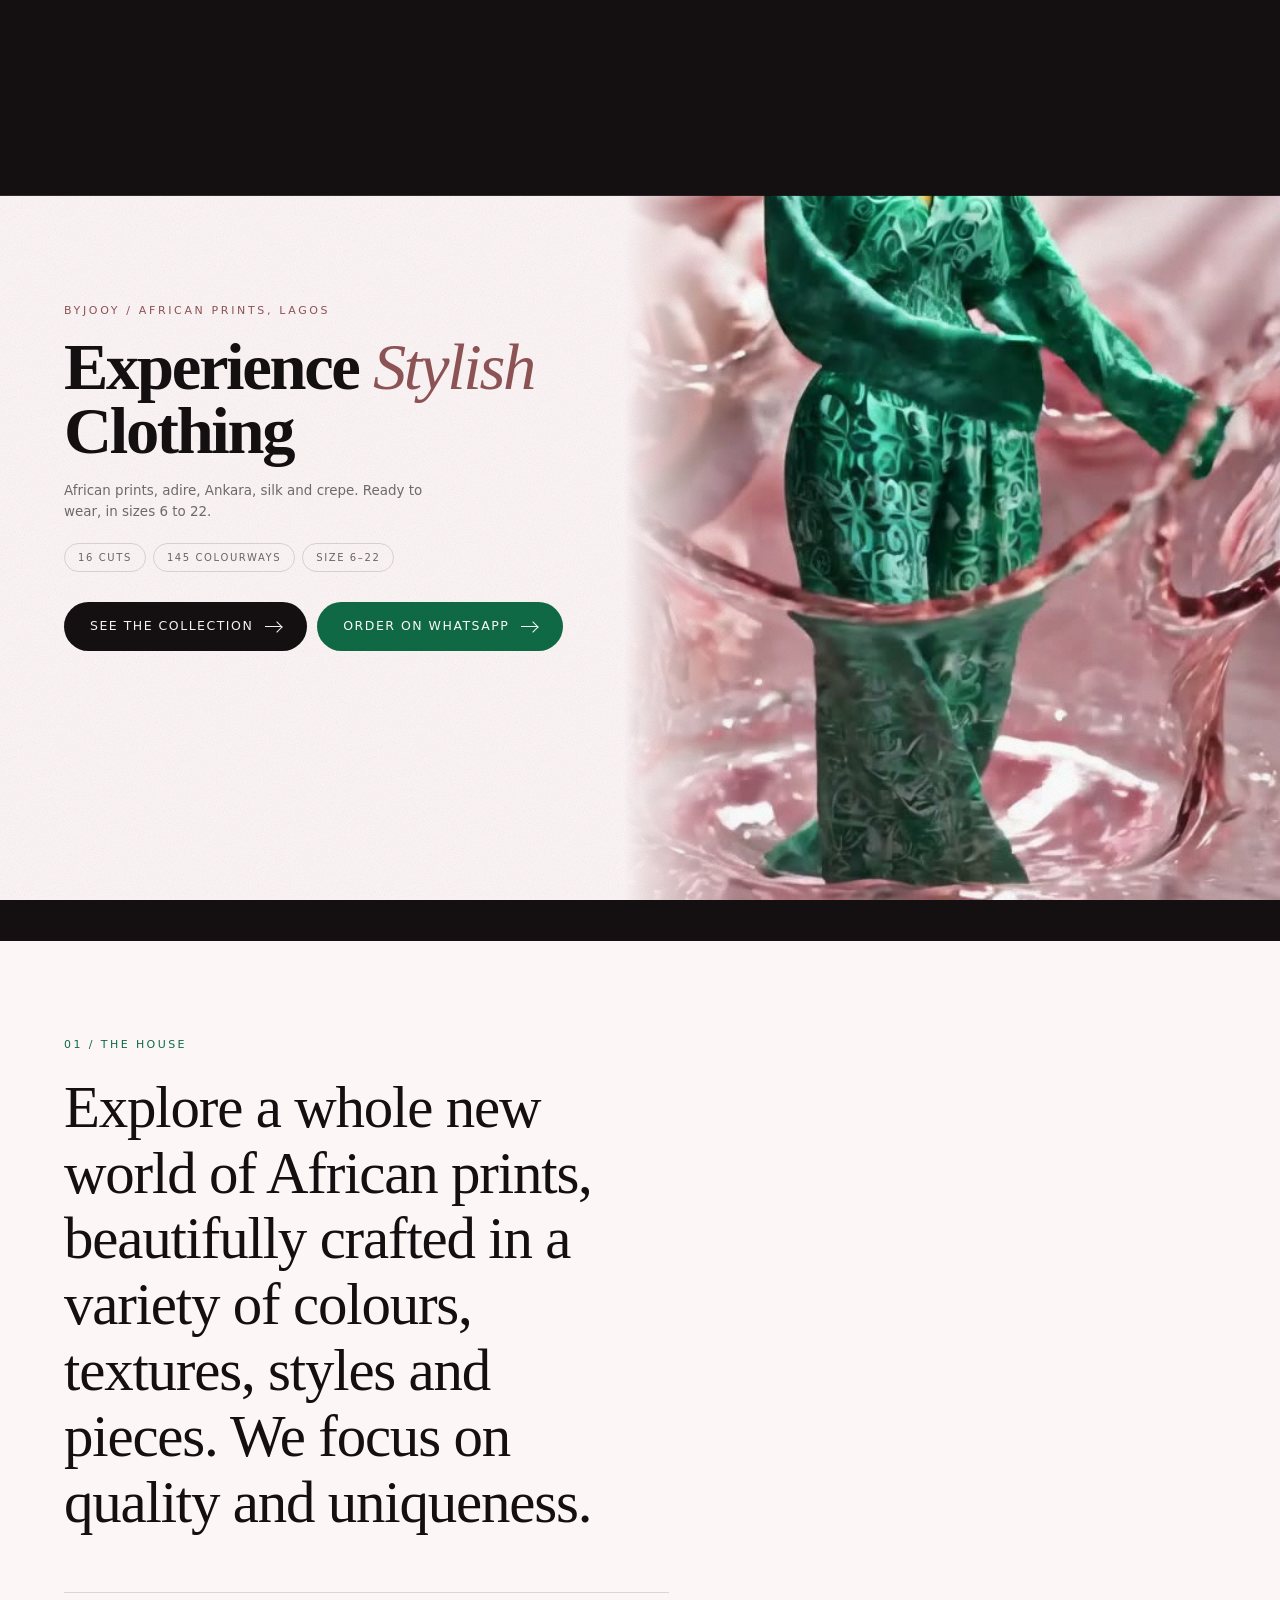
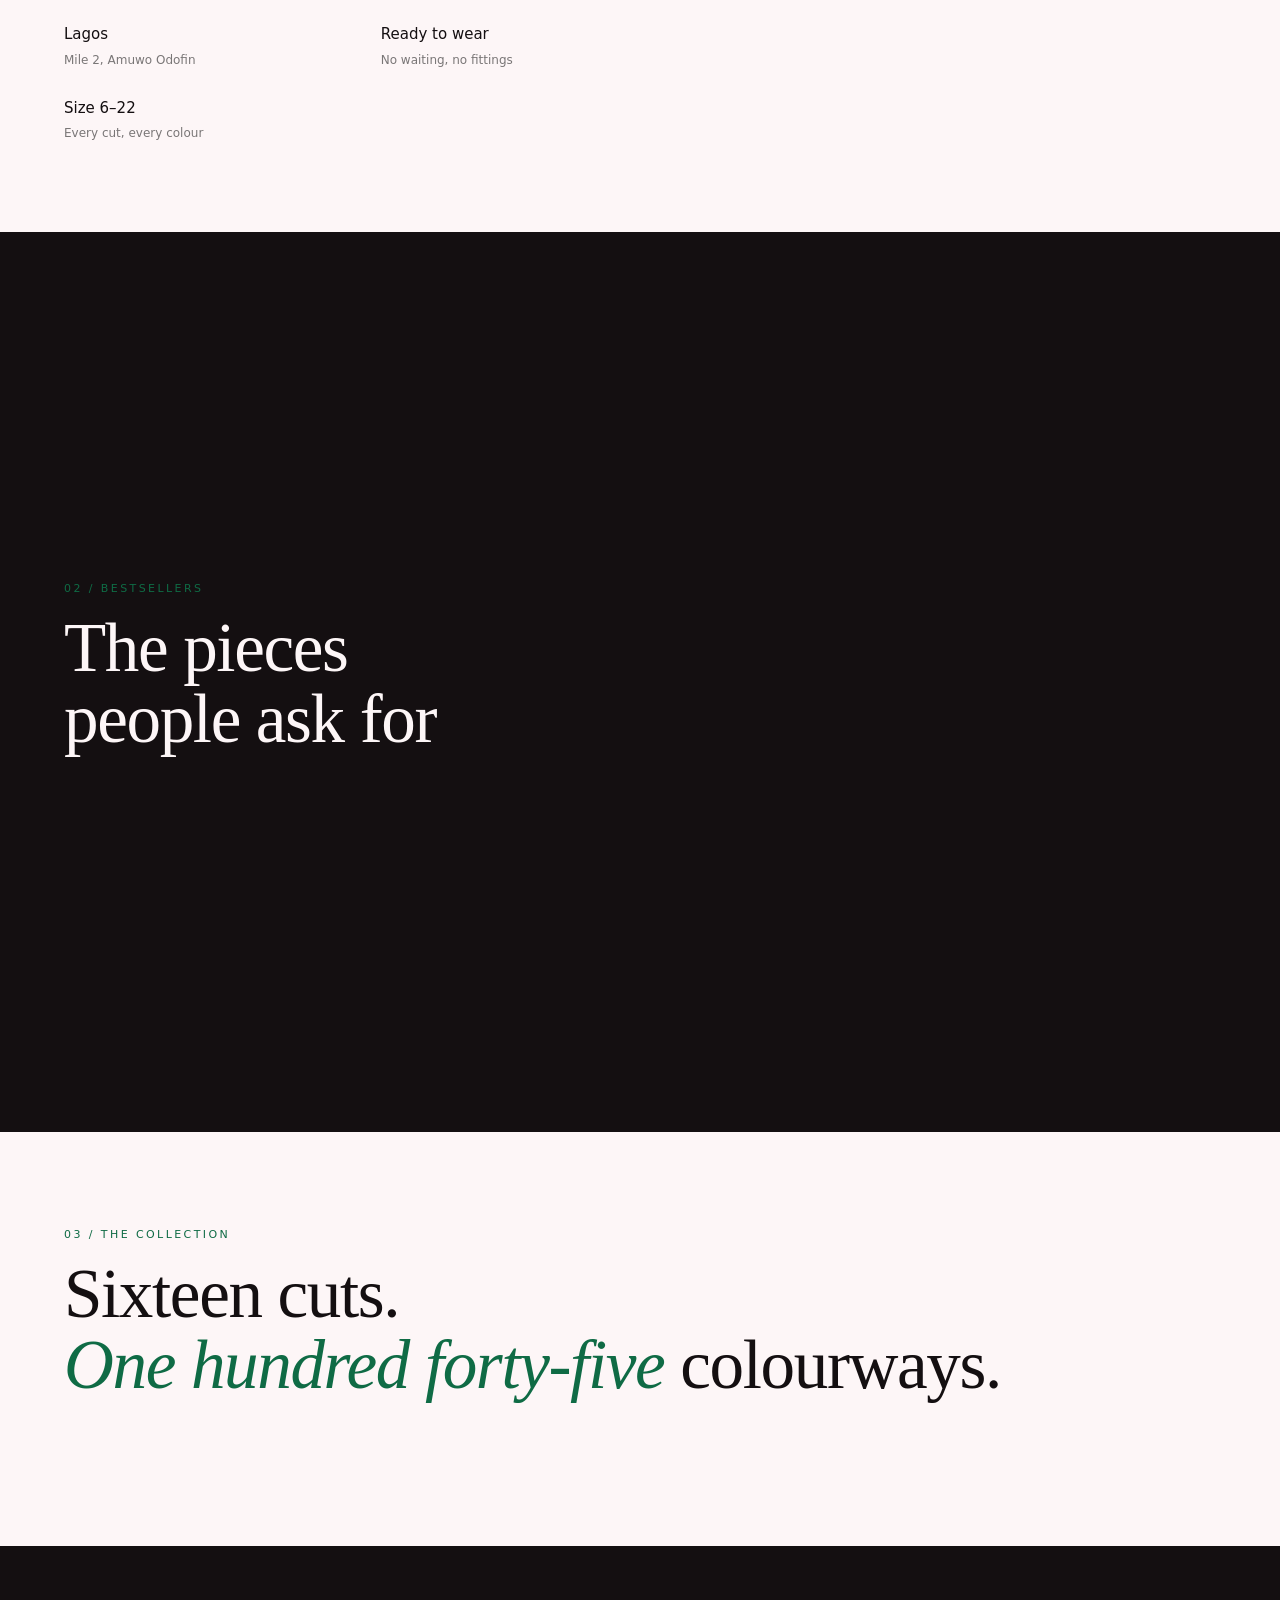
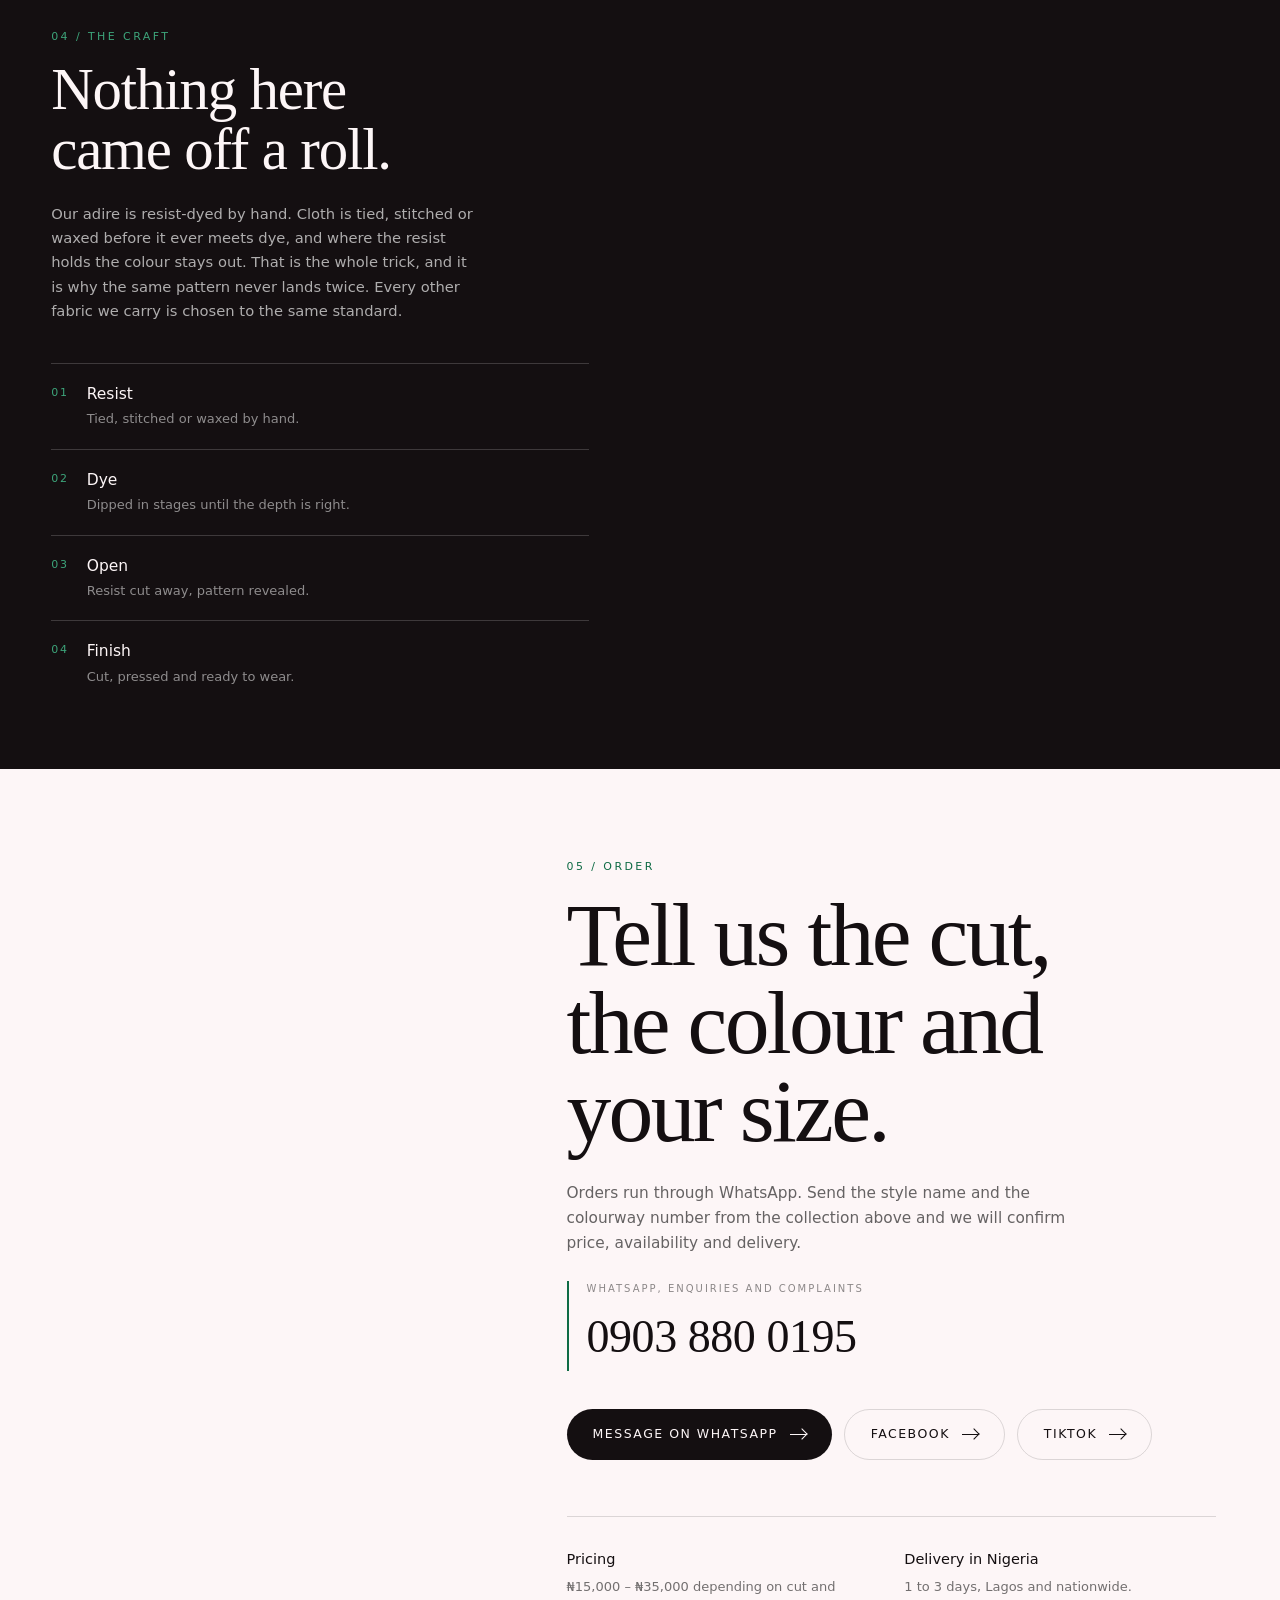
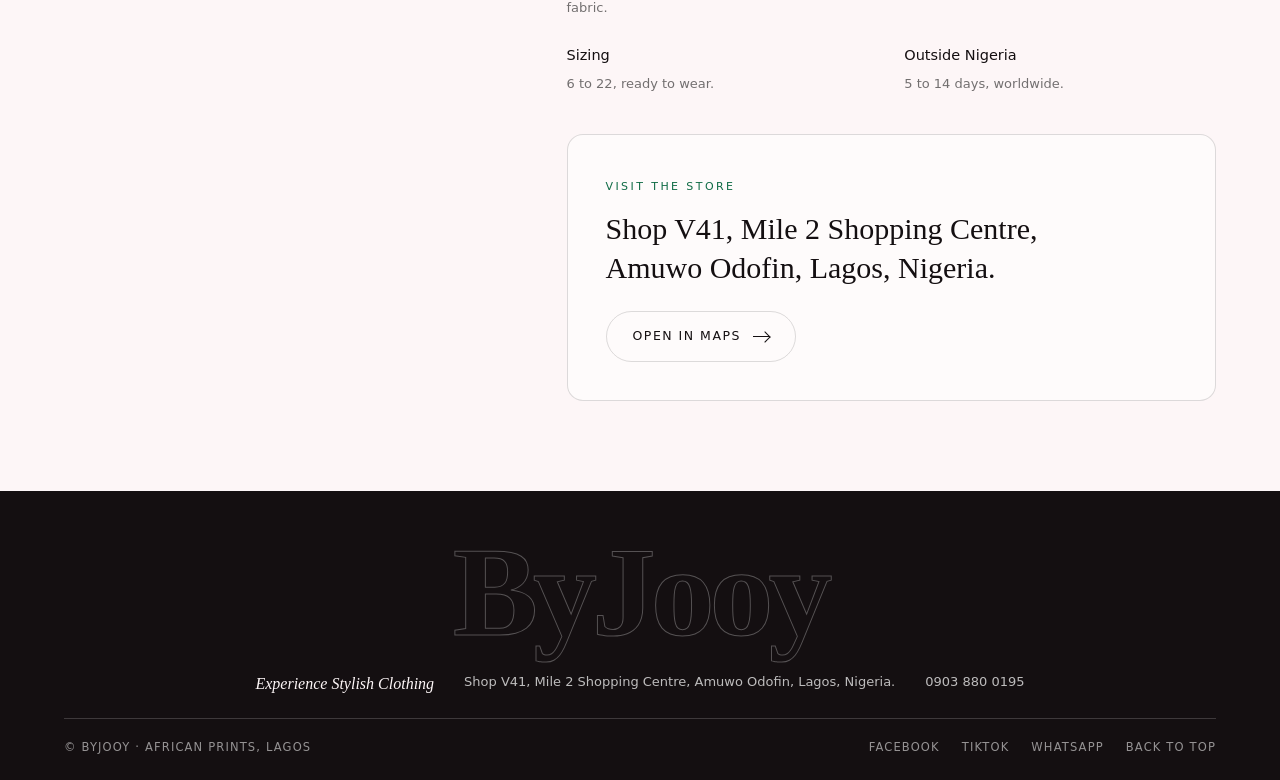
==== index.html @ 54be19a5 "content: owner corrections, plus favicon, 404 and a lighter hero film From the owner:    She sells s" ====
<!doctype html>
<html lang="en">
<head>
<meta charset="utf-8">
<meta name="viewport" content="width=device-width, initial-scale=1, viewport-fit=cover">
<title>ByJooy · African Prints, Lagos</title>
<meta name="description" content="ByJooy, Experience Stylish Clothing. African prints, adire, Ankara, silk and crepe at Mile 2 Shopping Centre, Amuwo Odofin, Lagos. Two-piece sets, boubous, gowns and jumpsuits, ready to wear in sizes 6 to 22.">
<meta name="theme-color" content="#0A0A0B">

<meta property="og:title" content="ByJooy · African Prints, Lagos">
<meta property="og:description" content="African prints, beautifully crafted. Ready to wear, sizes 6 to 22.">
<meta property="og:type" content="website">
<meta property="og:image" content="assets/img/adire-asoke-2-piece-set/adire-asoke-2-piece-set-1.jpg">

<link rel="icon" href="favicon.svg" type="image/svg+xml">
<link rel="icon" href="favicon-32.png" sizes="32x32">
<link rel="apple-touch-icon" href="apple-touch-icon.png">
<link rel="preload" as="image" href="assets/video/hero-poster.jpg" fetchpriority="high">
<link rel="stylesheet" href="assets/fonts/fonts.css">
<link rel="stylesheet" href="assets/css/style.css">

<script type="application/ld+json">
{
  "@context": "https://schema.org",
  "@type": "ClothingStore",
  "name": "ByJooy",
  "slogan": "Experience Stylish Clothing",
  "description": "African prints in Lagos. Adire, Ankara, silk and crepe. Two-piece sets, boubous, gowns and jumpsuits, ready to wear in sizes 6 to 22.",
  "address": {
    "@type": "PostalAddress",
    "streetAddress": "Shop V41, Mile 2 Shopping Centre",
    "addressLocality": "Amuwo Odofin",
    "addressRegion": "Lagos",
    "addressCountry": "NG"
  },
  "telephone": "+2349038800195",
  "priceRange": "₦15,000 - ₦35,000",
  "sameAs": ["https://www.facebook.com/61595328153182/", "https://www.tiktok.com/@by.jooy"]
}
</script>
</head>
<body>

<!-- ============ LOADER ============ -->
<div class="loader" id="loader">
  <div class="loader__inner">
    <div class="loader__mark">
      <span>B</span><span>y</span><span>J</span><span>o</span><span>o</span><span>y</span>
    </div>
    <div class="loader__meta">
      <span class="loader__label">Experience Stylish Clothing</span>
      <span class="loader__count" id="loaderCount">0</span>
    </div>
    <div class="loader__bar"><i id="loaderBar"></i></div>
  </div>
</div>

<div class="grain" aria-hidden="true"></div>
<div class="cursor" id="cursor" aria-hidden="true"><span></span></div>

<!-- ============ NAV ============ -->
<header class="nav" id="nav">
  <a class="nav__brand" href="#top" data-magnet>ByJooy</a>
  <nav class="nav__links">
    <a href="#collection" data-magnet>Collection</a>
    <a href="#craft" data-magnet>Craft</a>
    <a href="#order" data-magnet>Order</a>
  </nav>
  <a class="nav__cta" href="#order" data-magnet>
    <span>Enquire</span>
    <i></i>
  </a>
</header>

<main id="top">

  <!-- ============ HERO ============ -->
  <section class="hero" id="hero">
      <div class="hero__copy">
        <span class="hero__eyebrow">ByJooy / African Prints, Lagos</span>
        <h1>Experience <em>Stylish</em> Clothing</h1>
        <p class="hero__sub">African prints, adire, Ankara, silk and crepe. Ready to wear, in sizes 6 to 22.</p>
        <div class="hero__chips">
          <span>16 cuts</span><span>145 colourways</span><span>Size 6&ndash;22</span>
        </div>
        <div class="hero__cta">
          <a class="btn btn--solid" href="#collection" data-magnet>
            <span>See the collection</span><i></i>
          </a>
          <a class="btn btn--wa" href="https://wa.me/2349038800195?text=Hello%20ByJooy%2C%20I%20saw%20your%20website%20and%20I%20would%20like%20to%20make%20an%20enquiry." target="_blank" rel="noopener" data-magnet>
            <span>Order on WhatsApp</span><i></i>
          </a>
        </div>
      </div>

      <div class="hero__film">
        <video id="heroVideo" autoplay muted loop playsinline preload="auto"
               poster="assets/video/hero-poster.jpg"
               aria-label="ByJooy pieces emerging from roses and water">
          <source src="assets/video/hero.mp4" type="video/mp4">
        </video>
      </div>
    </section>

  <!-- ============ MARQUEE ============ -->
  <section class="marquee" aria-hidden="true">
    <div class="marquee__track" id="marqueeTrack"></div>
  </section>

  <!-- ============ STATEMENT ============ -->
  <section class="statement" id="statement">
    <div class="statement__text">
      <span class="eyebrow">01 / The House</span>
      <p class="statement__copy" id="statementCopy">Explore a whole new world of African prints, beautifully crafted in a variety of colours, textures, styles and pieces. We focus on quality and uniqueness.</p>
      <div class="statement__meta">
        <div><strong>Lagos</strong><span>Mile 2, Amuwo Odofin</span></div>
        <div><strong>Ready to wear</strong><span>No waiting, no fittings</span></div>
        <div><strong>Size 6&ndash;22</strong><span>Every cut, every colour</span></div>
      </div>
    </div>
    <div class="statement__art" id="statementArt"></div>
  </section>

  <!-- ============ FEATURED : horizontal pin ============ -->
  <section class="featured" id="featured">
    <div class="featured__pin">
      <div class="featured__head">
        <span class="eyebrow">02 / Bestsellers</span>
        <h2>The pieces<br>people ask for</h2>
      </div>
      <div class="featured__track" id="featuredTrack"></div>
    </div>
  </section>

  <!-- ============ COLLECTION GRID ============ -->
  <section class="collection" id="collection">
    <div class="collection__head">
      <span class="eyebrow">03 / The Collection</span>
      <h2>Sixteen cuts.<br><em>One&nbsp;hundred&nbsp;forty-five</em> colourways.</h2>
      <div class="collection__filters" id="filters"></div>
    </div>
    <div class="collection__grid" id="grid"></div>
  </section>

  <!-- ============ CRAFT ============ -->
  <section class="craft" id="craft">
    <div class="craft__sticky">
      <span class="eyebrow light">04 / The Craft</span>
      <h2>Nothing here<br>came off a roll.</h2>
      <p>Our adire is resist-dyed by hand. Cloth is tied, stitched or waxed before it ever meets dye, and where the resist holds the colour stays out. That is the whole trick, and it is why the same pattern never lands twice. Every other fabric we carry is chosen to the same standard.</p>
      <ul class="craft__steps">
        <li><span>01</span><div><strong>Resist</strong><p>Tied, stitched or waxed by hand.</p></div></li>
        <li><span>02</span><div><strong>Dye</strong><p>Dipped in stages until the depth is right.</p></div></li>
        <li><span>03</span><div><strong>Open</strong><p>Resist cut away, pattern revealed.</p></div></li>
        <li><span>04</span><div><strong>Finish</strong><p>Cut, pressed and ready to wear.</p></div></li>
      </ul>
    </div>
    <div class="craft__media" id="craftMedia"></div>
  </section>

  <!-- ============ ORDER ============ -->
  <section class="order" id="order">
    <div class="order__art" id="orderArt"></div>
    <div class="order__inner">
      <span class="eyebrow">05 / Order</span>
      <h2>Tell us the cut,<br>the colour and<br>your size.</h2>
      <p class="order__lead">Orders run through WhatsApp. Send the style name and the colourway number from the collection above and we will confirm price, availability and delivery.</p>

      <a class="order__phone" href="https://wa.me/2349038800195" target="_blank" rel="noopener">
        <span class="order__phoneLabel">WhatsApp, enquiries and complaints</span>
        <strong>0903 880 0195</strong>
      </a>

      <div class="order__actions">
        <a class="btn btn--solid" href="https://wa.me/2349038800195" target="_blank" rel="noopener" data-magnet>
          <span>Message on WhatsApp</span><i></i>
        </a>
        <a class="btn btn--ghost" href="https://www.facebook.com/61595328153182/" target="_blank" rel="noopener" data-magnet>
          <span>Facebook</span><i></i>
        </a>
        <a class="btn btn--ghost" href="https://www.tiktok.com/@by.jooy" target="_blank" rel="noopener" data-magnet>
          <span>TikTok</span><i></i>
        </a>
      </div>

      <div class="order__grid">
        <div><strong>Pricing</strong><p>&#8358;15,000 &ndash; &#8358;35,000 depending on cut and fabric.</p></div>
        <div><strong>Delivery in Nigeria</strong><p>1 to 3 days, Lagos and nationwide.</p></div>
        <div><strong>Sizing</strong><p>6 to 22, ready to wear.</p></div>
        <div><strong>Outside Nigeria</strong><p>5 to 14 days, worldwide.</p></div>
      </div>

      <div class="visit">
        <div class="visit__text">
          <span class="eyebrow">Visit the store</span>
          <p class="visit__addr">Shop V41, Mile 2 Shopping Centre,<br>Amuwo Odofin, Lagos, Nigeria.</p>
        </div>
        <a class="btn btn--ghost" href="https://www.google.com/maps/search/?api=1&amp;query=Mile+2+Shopping+Centre+Amuwo+Odofin+Lagos" target="_blank" rel="noopener" data-magnet>
          <span>Open in Maps</span><i></i>
        </a>
      </div>
    </div>
  </section>

</main>

<footer class="foot">
  <div class="foot__strip" id="footStrip" aria-hidden="true"></div>
  <div class="foot__mark" id="footMark">ByJooy</div>
  <div class="foot__addr">
    <span>Experience Stylish Clothing</span>
    <span>Shop V41, Mile 2 Shopping Centre, Amuwo Odofin, Lagos, Nigeria.</span>
    <span><a href="https://wa.me/2349038800195" target="_blank" rel="noopener">0903 880 0195</a></span>
  </div>
  <div class="foot__row">
    <span>&copy; <span id="yr"></span> ByJooy · African Prints, Lagos</span>
    <span class="foot__links">
      <a href="https://www.facebook.com/61595328153182/" target="_blank" rel="noopener">Facebook</a>
      <a href="https://www.tiktok.com/@by.jooy" target="_blank" rel="noopener">TikTok</a>
      <a href="https://wa.me/2349038800195" target="_blank" rel="noopener">WhatsApp</a>
      <a href="#top">Back to top</a>
    </span>
  </div>
</footer>

<!-- ============ LIGHTBOX ============ -->
<div class="lb" id="lb" role="dialog" aria-modal="true" aria-hidden="true">
  <button class="lb__close" id="lbClose" aria-label="Close">&times;</button>
  <div class="lb__head">
    <div>
      <span class="lb__tag" id="lbTag"></span>
      <h3 id="lbName"></h3>
      <p id="lbNote"></p>
    </div>
    <div class="lb__facts">
      <div><strong id="lbPrice"></strong><span>Price</span></div>
      <div><strong id="lbSizes"></strong><span>Sizes</span></div>
      <div><strong id="lbCount"></strong><span>Colourways</span></div>
    </div>
  </div>
  <div class="lb__grid" id="lbGrid"></div>
  <a class="lb__order" id="lbOrder" href="https://wa.me/2349038800195" target="_blank" rel="noopener">
    <span>Order this style on WhatsApp</span><i></i>
  </a>
</div>

<script src="assets/vendor/gsap.min.js"></script>
<script src="assets/vendor/ScrollTrigger.min.js"></script>
<script src="assets/vendor/lenis.min.js"></script>
<script src="assets/js/config.js"></script>
<script src="assets/js/products.js"></script>
<script src="assets/js/main.js"></script>
</body>
</html>
---- assets/fonts/fonts.css ----
/* math */
@font-face {
  font-family: 'Bodoni Moda';
  font-style: italic;
  font-weight: 400 900;
  font-display: swap;
  src: url(bodonimoda-aFTS7PxzY382XsXX63LUYJSPeNbcW2BO.woff2) format('woff2');
  unicode-range: U+0302-0303, U+0305, U+0307-0308, U+0310, U+0312, U+0315, U+031A, U+0326-0327, U+032C, U+032F-0330, U+0332-0333, U+0338, U+033A, U+0346, U+034D, U+0391-03A1, U+03A3-03A9, U+03B1-03C9, U+03D1, U+03D5-03D6, U+03F0-03F1, U+03F4-03F5, U+2016-2017, U+2034-2038, U+203C, U+2040, U+2043, U+2047, U+2050, U+2057, U+205F, U+2070-2071, U+2074-209F, U+20D0-20DC, U+20E1, U+20E5-20EF, U+2100-2112, U+2114-2115, U+2117-2121, U+2123-214F, U+2190, U+2192, U+2194-21AE, U+21B0-21E5, U+21F1-21F2, U+21F4-2211, U+2213-2214, U+2216-22FF, U+2308-230B, U+2310, U+2319, U+231C-2321, U+2336-237A, U+237C, U+2395, U+239B-23B7, U+23D0, U+23DC-23E1, U+2474-2475, U+25AF, U+25B3, U+25B7, U+25BD, U+25C1, U+25CA, U+25CC, U+25FB, U+266D-266F, U+27C0-27FF, U+2900-2AFF, U+2B0E-2B11, U+2B30-2B4C, U+2BFE, U+3030, U+FF5B, U+FF5D, U+1D400-1D7FF, U+1EE00-1EEFF;
}
/* symbols */
@font-face {
  font-family: 'Bodoni Moda';
  font-style: italic;
  font-weight: 400 900;
  font-display: swap;
  src: url(bodonimoda-aFTS7PxzY382XsXX63LUYJSPeMTcW2BO.woff2) format('woff2');
  unicode-range: U+0001-000C, U+000E-001F, U+007F-009F, U+20DD-20E0, U+20E2-20E4, U+2150-218F, U+2190, U+2192, U+2194-2199, U+21AF, U+21E6-21F0, U+21F3, U+2218-2219, U+2299, U+22C4-22C6, U+2300-243F, U+2440-244A, U+2460-24FF, U+25A0-27BF, U+2800-28FF, U+2921-2922, U+2981, U+29BF, U+29EB, U+2B00-2BFF, U+4DC0-4DFF, U+FFF9-FFFB, U+10140-1018E, U+10190-1019C, U+101A0, U+101D0-101FD, U+102E0-102FB, U+10E60-10E7E, U+1D2C0-1D2D3, U+1D2E0-1D37F, U+1F000-1F0FF, U+1F100-1F1AE, U+1F1E6-1F1FF, U+1F30D-1F30F, U+1F315, U+1F31C, U+1F31E, U+1F320-1F32C, U+1F336, U+1F378, U+1F37D, U+1F382, U+1F393-1F39F, U+1F3A7-1F3A8, U+1F3AC-1F3AF, U+1F3C2, U+1F3C4-1F3C6, U+1F3CA-1F3CE, U+1F3D4-1F3E0, U+1F3ED, U+1F3F1-1F3F3, U+1F3F5-1F3F7, U+1F408, U+1F415, U+1F41F, U+1F426, U+1F43F, U+1F441-1F442, U+1F444, U+1F446-1F449, U+1F44C-1F44E, U+1F453, U+1F46A, U+1F47D, U+1F4A3, U+1F4B0, U+1F4B3, U+1F4B9, U+1F4BB, U+1F4BF, U+1F4C8-1F4CB, U+1F4D6, U+1F4DA, U+1F4DF, U+1F4E3-1F4E6, U+1F4EA-1F4ED, U+1F4F7, U+1F4F9-1F4FB, U+1F4FD-1F4FE, U+1F503, U+1F507-1F50B, U+1F50D, U+1F512-1F513, U+1F53E-1F54A, U+1F54F-1F5FA, U+1F610, U+1F650-1F67F, U+1F687, U+1F68D, U+1F691, U+1F694, U+1F698, U+1F6AD, U+1F6B2, U+1F6B9-1F6BA, U+1F6BC, U+1F6C6-1F6CF, U+1F6D3-1F6D7, U+1F6E0-1F6EA, U+1F6F0-1F6F3, U+1F6F7-1F6FC, U+1F700-1F80B, U+1F810-1F847, U+1F850-1F859, U+1F860-1F887, U+1F890-1F8AD, U+1F8B0-1F8BB, U+1F8C0-1F8C1, U+1F8D0-1F8D8, U+1F900-1F90B, U+1F93B, U+1F946, U+1F984, U+1F996, U+1F9E9, U+1FA00-1FA6F, U+1FA70-1FA7C, U+1FA80-1FAC6, U+1FAC8, U+1FACC-1FADD, U+1FADF-1FAEB, U+1FAEF-1FAFA, U+1FB00-1FBFF;
}
/* latin-ext */
@font-face {
  font-family: 'Bodoni Moda';
  font-style: italic;
  font-weight: 400 900;
  font-display: swap;
  src: url(bodonimoda-aFTS7PxzY382XsXX63LUYJSPeKTcW2BO.woff2) format('woff2');
  unicode-range: U+0100-02BA, U+02BD-02C5, U+02C7-02CC, U+02CE-02D7, U+02DD-02FF, U+0304, U+0308, U+0329, U+1D00-1DBF, U+1E00-1E9F, U+1EF2-1EFF, U+2020, U+20A0-20AB, U+20AD-20C4, U+2113, U+2C60-2C7F, U+A720-A7FF;
}
/* latin */
@font-face {
  font-family: 'Bodoni Moda';
  font-style: italic;
  font-weight: 400 900;
  font-display: swap;
  src: url(bodonimoda-aFTS7PxzY382XsXX63LUYJSPeKrcWw.woff2) format('woff2');
  unicode-range: U+0000-00FF, U+0131, U+0152-0153, U+02BB-02BC, U+02C6, U+02DA, U+02DC, U+0304, U+0308, U+0329, U+2000-206F, U+20AC, U+2122, U+2191, U+2193, U+2212, U+2215, U+FEFF, U+FFFD;
}
/* math */
@font-face {
  font-family: 'Bodoni Moda';
  font-style: normal;
  font-weight: 400 900;
  font-display: swap;
  src: url(bodonimoda-aFTQ7PxzY382XsXX63LUYJT2SKjEXw.woff2) format('woff2');
  unicode-range: U+0302-0303, U+0305, U+0307-0308, U+0310, U+0312, U+0315, U+031A, U+0326-0327, U+032C, U+032F-0330, U+0332-0333, U+0338, U+033A, U+0346, U+034D, U+0391-03A1, U+03A3-03A9, U+03B1-03C9, U+03D1, U+03D5-03D6, U+03F0-03F1, U+03F4-03F5, U+2016-2017, U+2034-2038, U+203C, U+2040, U+2043, U+2047, U+2050, U+2057, U+205F, U+2070-2071, U+2074-209F, U+20D0-20DC, U+20E1, U+20E5-20EF, U+2100-2112, U+2114-2115, U+2117-2121, U+2123-214F, U+2190, U+2192, U+2194-21AE, U+21B0-21E5, U+21F1-21F2, U+21F4-2211, U+2213-2214, U+2216-22FF, U+2308-230B, U+2310, U+2319, U+231C-2321, U+2336-237A, U+237C, U+2395, U+239B-23B7, U+23D0, U+23DC-23E1, U+2474-2475, U+25AF, U+25B3, U+25B7, U+25BD, U+25C1, U+25CA, U+25CC, U+25FB, U+266D-266F, U+27C0-27FF, U+2900-2AFF, U+2B0E-2B11, U+2B30-2B4C, U+2BFE, U+3030, U+FF5B, U+FF5D, U+1D400-1D7FF, U+1EE00-1EEFF;
}
/* symbols */
@font-face {
  font-family: 'Bodoni Moda';
  font-style: normal;
  font-weight: 400 900;
  font-display: swap;
  src: url(bodonimoda-aFTQ7PxzY382XsXX63LUYJTkSKjEXw.woff2) format('woff2');
  unicode-range: U+0001-000C, U+000E-001F, U+007F-009F, U+20DD-20E0, U+20E2-20E4, U+2150-218F, U+2190, U+2192, U+2194-2199, U+21AF, U+21E6-21F0, U+21F3, U+2218-2219, U+2299, U+22C4-22C6, U+2300-243F, U+2440-244A, U+2460-24FF, U+25A0-27BF, U+2800-28FF, U+2921-2922, U+2981, U+29BF, U+29EB, U+2B00-2BFF, U+4DC0-4DFF, U+FFF9-FFFB, U+10140-1018E, U+10190-1019C, U+101A0, U+101D0-101FD, U+102E0-102FB, U+10E60-10E7E, U+1D2C0-1D2D3, U+1D2E0-1D37F, U+1F000-1F0FF, U+1F100-1F1AE, U+1F1E6-1F1FF, U+1F30D-1F30F, U+1F315, U+1F31C, U+1F31E, U+1F320-1F32C, U+1F336, U+1F378, U+1F37D, U+1F382, U+1F393-1F39F, U+1F3A7-1F3A8, U+1F3AC-1F3AF, U+1F3C2, U+1F3C4-1F3C6, U+1F3CA-1F3CE, U+1F3D4-1F3E0, U+1F3ED, U+1F3F1-1F3F3, U+1F3F5-1F3F7, U+1F408, U+1F415, U+1F41F, U+1F426, U+1F43F, U+1F441-1F442, U+1F444, U+1F446-1F449, U+1F44C-1F44E, U+1F453, U+1F46A, U+1F47D, U+1F4A3, U+1F4B0, U+1F4B3, U+1F4B9, U+1F4BB, U+1F4BF, U+1F4C8-1F4CB, U+1F4D6, U+1F4DA, U+1F4DF, U+1F4E3-1F4E6, U+1F4EA-1F4ED, U+1F4F7, U+1F4F9-1F4FB, U+1F4FD-1F4FE, U+1F503, U+1F507-1F50B, U+1F50D, U+1F512-1F513, U+1F53E-1F54A, U+1F54F-1F5FA, U+1F610, U+1F650-1F67F, U+1F687, U+1F68D, U+1F691, U+1F694, U+1F698, U+1F6AD, U+1F6B2, U+1F6B9-1F6BA, U+1F6BC, U+1F6C6-1F6CF, U+1F6D3-1F6D7, U+1F6E0-1F6EA, U+1F6F0-1F6F3, U+1F6F7-1F6FC, U+1F700-1F80B, U+1F810-1F847, U+1F850-1F859, U+1F860-1F887, U+1F890-1F8AD, U+1F8B0-1F8BB, U+1F8C0-1F8C1, U+1F8D0-1F8D8, U+1F900-1F90B, U+1F93B, U+1F946, U+1F984, U+1F996, U+1F9E9, U+1FA00-1FA6F, U+1FA70-1FA7C, U+1FA80-1FAC6, U+1FAC8, U+1FACC-1FADD, U+1FADF-1FAEB, U+1FAEF-1FAFA, U+1FB00-1FBFF;
}
/* latin-ext */
@font-face {
  font-family: 'Bodoni Moda';
  font-style: normal;
  font-weight: 400 900;
  font-display: swap;
  src: url(bodonimoda-aFTQ7PxzY382XsXX63LUYJSESKjEXw.woff2) format('woff2');
  unicode-range: U+0100-02BA, U+02BD-02C5, U+02C7-02CC, U+02CE-02D7, U+02DD-02FF, U+0304, U+0308, U+0329, U+1D00-1DBF, U+1E00-1E9F, U+1EF2-1EFF, U+2020, U+20A0-20AB, U+20AD-20C4, U+2113, U+2C60-2C7F, U+A720-A7FF;
}
/* latin */
@font-face {
  font-family: 'Bodoni Moda';
  font-style: normal;
  font-weight: 400 900;
  font-display: swap;
  src: url(bodonimoda-aFTQ7PxzY382XsXX63LUYJSKSKg.woff2) format('woff2');
  unicode-range: U+0000-00FF, U+0131, U+0152-0153, U+02BB-02BC, U+02C6, U+02DA, U+02DC, U+0304, U+0308, U+0329, U+2000-206F, U+20AC, U+2122, U+2191, U+2193, U+2212, U+2215, U+FEFF, U+FFFD;
}
/* cyrillic-ext */
@font-face {
  font-family: 'Inter';
  font-style: normal;
  font-weight: 300 600;
  font-display: swap;
  src: url(inter-UcC73FwrK3iLTeHuS_nVMrMxCp50SjIa2JL7SUc.woff2) format('woff2');
  unicode-range: U+0460-052F, U+1C80-1C8A, U+20B4, U+2DE0-2DFF, U+A640-A69F, U+FE2E-FE2F;
}
/* cyrillic */
@font-face {
  font-family: 'Inter';
  font-style: normal;
  font-weight: 300 600;
  font-display: swap;
  src: url(inter-UcC73FwrK3iLTeHuS_nVMrMxCp50SjIa0ZL7SUc.woff2) format('woff2');
  unicode-range: U+0301, U+0400-045F, U+0490-0491, U+04B0-04B1, U+2116;
}
/* greek-ext */
@font-face {
  font-family: 'Inter';
  font-style: normal;
  font-weight: 300 600;
  font-display: swap;
  src: url(inter-UcC73FwrK3iLTeHuS_nVMrMxCp50SjIa2ZL7SUc.woff2) format('woff2');
  unicode-range: U+1F00-1FFF;
}
/* greek */
@font-face {
  font-family: 'Inter';
  font-style: normal;
  font-weight: 300 600;
  font-display: swap;
  src: url(inter-UcC73FwrK3iLTeHuS_nVMrMxCp50SjIa1pL7SUc.woff2) format('woff2');
  unicode-range: U+0370-0377, U+037A-037F, U+0384-038A, U+038C, U+038E-03A1, U+03A3-03FF;
}
/* vietnamese */
@font-face {
  font-family: 'Inter';
  font-style: normal;
  font-weight: 300 600;
  font-display: swap;
  src: url(inter-UcC73FwrK3iLTeHuS_nVMrMxCp50SjIa2pL7SUc.woff2) format('woff2');
  unicode-range: U+0102-0103, U+0110-0111, U+0128-0129, U+0168-0169, U+01A0-01A1, U+01AF-01B0, U+0300-0301, U+0303-0304, U+0308-0309, U+0323, U+0329, U+1EA0-1EF9, U+20AB;
}
/* latin-ext */
@font-face {
  font-family: 'Inter';
  font-style: normal;
  font-weight: 300 600;
  font-display: swap;
  src: url(inter-UcC73FwrK3iLTeHuS_nVMrMxCp50SjIa25L7SUc.woff2) format('woff2');
  unicode-range: U+0100-02BA, U+02BD-02C5, U+02C7-02CC, U+02CE-02D7, U+02DD-02FF, U+0304, U+0308, U+0329, U+1D00-1DBF, U+1E00-1E9F, U+1EF2-1EFF, U+2020, U+20A0-20AB, U+20AD-20C4, U+2113, U+2C60-2C7F, U+A720-A7FF;
}
/* latin */
@font-face {
  font-family: 'Inter';
  font-style: normal;
  font-weight: 300 600;
  font-display: swap;
  src: url(inter-UcC73FwrK3iLTeHuS_nVMrMxCp50SjIa1ZL7.woff2) format('woff2');
  unicode-range: U+0000-00FF, U+0131, U+0152-0153, U+02BB-02BC, U+02C6, U+02DA, U+02DC, U+0304, U+0308, U+0329, U+2000-206F, U+20AC, U+2122, U+2191, U+2193, U+2212, U+2215, U+FEFF, U+FFFD;
}
---- assets/css/style.css ----
/* ============================================================
   ByJooy - African Prints, Lagos
   ============================================================ */

:root{
  /* Surfaces carry the dusty rose sampled from the hero film instead of
     flat white and black. Text stays near-black; green is the action accent. */
  --ink:#140F11;
  --ink-2:#221A1D;
  --bone:#FDF6F7;       /* page surface, blush */
  --bone-2:#F6E7EA;     /* alternate surface */
  --sand:#E6D2D5;
  --rose:#BC8588;       /* mid rose, straight from the film */
  --rose-dp:#8F5456;
  --green:#0F6B45;      /* action / WhatsApp, on light */
  --green-lt:#3DA47A;   /* on dark */
  --line:rgba(20,15,17,.14);
  --line-lt:rgba(253,246,247,.18);

  --display:"Bodoni Moda",Georgia,serif;
  --ui:"Inter",system-ui,-apple-system,sans-serif;

  --pad:clamp(20px,5vw,72px);
  --ease:cubic-bezier(.22,1,.36,1);
  --ease-io:cubic-bezier(.76,0,.24,1);
}

*,*::before,*::after{box-sizing:border-box}
html{-webkit-text-size-adjust:100%;overflow-x:hidden}
body{
  margin:0;
  background:var(--bone);
  color:var(--ink);
  font-family:var(--ui);
  font-weight:400;
  line-height:1.5;
  overflow-x:hidden;
  -webkit-font-smoothing:antialiased;
}
body.is-locked{overflow:hidden}
img{display:block;max-width:100%;height:auto}
a{color:inherit;text-decoration:none}
h1,h2,h3{margin:0;font-weight:400;letter-spacing:-.02em}
p{margin:0}
ul{margin:0;padding:0;list-style:none}
button{font:inherit;color:inherit;background:none;border:0;cursor:pointer}
::selection{background:var(--green);color:var(--bone)}

/* ---------- shared ---------- */
.eyebrow{
  display:inline-block;
  font-size:11px;letter-spacing:.22em;text-transform:uppercase;
  font-weight:500;color:var(--green);
}
.eyebrow.light{color:var(--green-lt)}

.grain{
  position:fixed;inset:0;z-index:9000;pointer-events:none;opacity:.5;mix-blend-mode:multiply;
  background-image:url("data:image/svg+xml,%3Csvg xmlns='http://www.w3.org/2000/svg' width='180' height='180'%3E%3Cfilter id='n'%3E%3CfeTurbulence type='fractalNoise' baseFrequency='.85' numOctaves='3'/%3E%3C/filter%3E%3Crect width='100%25' height='100%25' filter='url(%23n)' opacity='.32'/%3E%3C/svg%3E");
}

/* ---------- loader ---------- */
.loader{
  position:fixed;inset:0;z-index:10000;background:var(--ink);color:var(--bone);
  display:grid;place-items:center;
}
.loader.is-done{pointer-events:none}
.loader__inner{width:min(560px,82vw);text-align:center}
.loader__mark{
  font-family:var(--display);font-size:clamp(44px,9vw,92px);
  line-height:1;display:flex;justify-content:center;gap:.01em;
}
.loader__mark span{display:inline-block;transform:translateY(110%);opacity:0}
.loader__meta{
  display:flex;justify-content:space-between;align-items:baseline;
  margin-top:26px;font-size:11px;letter-spacing:.2em;text-transform:uppercase;
  opacity:0;
}
.loader__count{font-variant-numeric:tabular-nums}
.loader__bar{margin-top:12px;height:1px;background:rgba(255,255,255,.2);overflow:hidden}
.loader__bar i{display:block;height:100%;width:0;background:var(--green-lt)}

/* ---------- cursor ---------- */
.cursor{
  position:fixed;top:0;left:0;z-index:9500;pointer-events:none;
  mix-blend-mode:difference;opacity:0;
}
.cursor span{
  display:block;width:14px;height:14px;border-radius:50%;
  background:#fff;transform:translate(-50%,-50%) scale(1);
  transition:transform .3s var(--ease);
}
.cursor.is-big span{transform:translate(-50%,-50%) scale(3.4)}
@media (hover:none),(max-width:860px){.cursor{display:none}}

/* ---------- nav ---------- */
.nav{
  position:fixed;top:0;left:0;right:0;z-index:800;
  display:flex;align-items:center;justify-content:space-between;
  padding:22px var(--pad);
  mix-blend-mode:difference;color:#fff;
  transition:transform .5s var(--ease);
}
.nav.is-hidden{transform:translateY(-110%)}
.nav__brand{font-family:var(--display);font-size:22px;letter-spacing:-.01em}
.nav__links{display:flex;gap:30px;font-size:12px;letter-spacing:.14em;text-transform:uppercase}
.nav__links a{position:relative;padding:4px 0}
.nav__links a::after{
  content:"";position:absolute;left:0;bottom:0;height:1px;width:100%;
  background:currentColor;transform:scaleX(0);transform-origin:right;
  transition:transform .5s var(--ease);
}
.nav__links a:hover::after{transform:scaleX(1);transform-origin:left}
.nav__cta{
  display:inline-flex;align-items:center;gap:10px;
  font-size:12px;letter-spacing:.14em;text-transform:uppercase;
  border:1px solid currentColor;border-radius:100px;padding:9px 18px;
  transition:background .4s var(--ease),color .4s var(--ease);
}
.nav__cta i{width:14px;height:1px;background:currentColor;position:relative}
.nav__cta i::after{
  content:"";position:absolute;right:0;top:-3px;width:7px;height:7px;
  border-top:1px solid currentColor;border-right:1px solid currentColor;transform:rotate(45deg);
}
.nav__cta:hover{background:#fff;color:#000}
@media (max-width:860px){ .nav__links{display:none} }

/* ============================================================
   HERO - copy on the surface, film beside it
   ============================================================ */
.hero{
  display:grid;grid-template-columns:minmax(0,1fr) minmax(0,1.05fr);
  min-height:100svh;background:var(--bone);
}
.hero__copy{
  display:flex;flex-direction:column;justify-content:center;min-width:0;
  padding:clamp(104px,13vh,150px) clamp(24px,4vw,64px) clamp(44px,7vh,80px) var(--pad);
}
.hero__eyebrow{
  font-size:11px;letter-spacing:.24em;text-transform:uppercase;color:var(--rose-dp);
}
.hero__copy h1{
  font-family:var(--display);font-weight:900;letter-spacing:-.035em;
  font-size:clamp(38px,5.2vw,86px);line-height:.95;margin-top:16px;
}
.hero__copy h1 em{font-style:italic;font-weight:400;color:var(--rose-dp)}
.hero__sub{
  margin-top:clamp(14px,2vh,22px);max-width:46ch;
  font-size:clamp(13px,1.05vw,16px);line-height:1.6;
  color:rgba(20,15,17,.6);font-weight:300;
}
.hero__chips{display:flex;flex-wrap:wrap;gap:7px;margin-top:clamp(16px,2.2vh,24px)}
.hero__chips span{
  font-size:10px;letter-spacing:.16em;text-transform:uppercase;
  border:1px solid var(--line);border-radius:100px;padding:6px 13px;
  color:rgba(20,15,17,.62);
}
.hero__cta{display:flex;flex-wrap:wrap;gap:10px;margin-top:clamp(22px,3.4vh,36px)}

.hero__film{position:relative;overflow:hidden;background:var(--bone-2);min-width:0}
.hero__film video{
  position:absolute;inset:0;width:100%;height:100%;object-fit:cover;
}
/* soft blush edge so the film melts into the copy side */
.hero__film::after{
  content:"";position:absolute;inset:0;pointer-events:none;
  background:linear-gradient(90deg,var(--bone) 0%,rgba(253,246,247,0) 18%);
}

@media (max-width:900px){
  .hero{grid-template-columns:minmax(0,1fr);min-height:0}
  .hero__copy{
    order:2;padding:clamp(30px,6vw,48px) var(--pad) clamp(40px,8vw,60px);
  }
  /* aspect-ratio alone; pairing it with min-height made the box compute
     a width wider than the column and pushed the page sideways */
  .hero__film{order:1;width:100%;aspect-ratio:4/5;max-height:64svh}
  .hero__film::after{
    background:linear-gradient(0deg,var(--bone) 0%,rgba(253,246,247,0) 22%);
  }
}

/* ============================================================
   MARQUEE
   ============================================================ */
.marquee{
  background:var(--ink);color:var(--bone);padding:20px 0;overflow:hidden;
  border-top:1px solid var(--ink);
}
.marquee__track{display:flex;width:max-content;will-change:transform}
.marquee__track span{
  font-family:var(--display);font-size:clamp(26px,4.4vw,62px);
  padding:0 .35em;display:inline-flex;align-items:center;gap:.35em;white-space:nowrap;
}
.marquee__track span::after{
  content:"";width:.18em;height:.18em;border-radius:50%;background:var(--green-lt);
}
.marquee__track span:nth-child(even){font-style:italic;color:var(--sand)}

/* ============================================================
   STATEMENT
   ============================================================ */
.statement{
  padding:clamp(56px,7vw,96px) var(--pad);
  max-width:1680px;margin:0 auto;
  display:grid;grid-template-columns:minmax(0,1.1fr) minmax(0,.9fr);
  gap:clamp(28px,4vw,64px);align-items:center;
}
.statement__art{
  display:grid;grid-template-columns:1fr 1fr;gap:clamp(10px,1.4vw,18px);
}
.statement__art figure{margin:0;overflow:hidden;border-radius:12px;background:var(--bone-2)}
.statement__art figure:nth-child(1){aspect-ratio:3/4}
.statement__art figure:nth-child(2){aspect-ratio:3/4;margin-top:clamp(20px,4vw,52px)}
.statement__art figure:nth-child(3){aspect-ratio:1/1;margin-top:-clamp(0px,1vw,8px)}
.statement__art figure:nth-child(4){aspect-ratio:1/1;margin-top:clamp(20px,4vw,52px)}
.statement__art img{width:100%;height:100%;object-fit:cover}

@media (max-width:900px){
  .statement{grid-template-columns:1fr;gap:30px}
  .statement__art figure:nth-child(n){margin-top:0}
}

.statement__copy{
  margin-top:20px;
  font-family:var(--display);font-size:clamp(26px,4.6vw,66px);
  line-height:1.12;letter-spacing:-.02em;max-width:19ch;
}
.statement__copy .w{display:inline-block;overflow:hidden;vertical-align:top}
.statement__copy .w i{display:inline-block;font-style:inherit;transform:translateY(108%)}
.statement__meta{
  display:grid;grid-template-columns:repeat(auto-fit,minmax(190px,1fr));
  gap:28px;margin-top:clamp(32px,4.5vw,56px);
  border-top:1px solid var(--line);padding-top:30px;
}
.statement__meta div{display:flex;flex-direction:column;gap:5px}
.statement__meta strong{font-weight:500;font-size:15px}
.statement__meta span{font-size:12px;color:rgba(0,0,0,.52)}

/* ============================================================
   FEATURED - horizontal pin
   ============================================================ */
.featured{background:var(--ink);color:var(--bone);position:relative}
.featured__pin{height:100vh;overflow:hidden;display:flex;flex-direction:column;justify-content:center;gap:34px}
.featured__head{padding:0 var(--pad);flex:0 0 auto}
.featured__head h2{
  font-family:var(--display);font-size:clamp(30px,5.4vw,78px);line-height:1.02;margin-top:14px;
}
.featured__track{display:flex;gap:clamp(16px,2vw,32px);padding:0 var(--pad);will-change:transform}

.fcard{
  flex:0 0 auto;width:clamp(230px,27vw,380px);
  position:relative;cursor:pointer;
}
.fcard__media{
  position:relative;aspect-ratio:3/4;overflow:hidden;border-radius:12px;
  background:var(--ink-2);
  transform-style:preserve-3d;transition:transform .7s var(--ease);
}
.fcard__media img{
  width:100%;height:100%;object-fit:cover;
  transition:transform 1s var(--ease),filter .7s var(--ease);
}
.fcard:hover .fcard__media img{transform:scale(1.07)}
.fcard__num{
  font-size:10px;letter-spacing:.16em;color:var(--green-lt);flex:0 0 auto;
}
.fcard__foot{display:flex;align-items:baseline;gap:12px;margin-top:14px}
.fcard__name{flex:1 1 auto}
.fcard__name{font-family:var(--display);font-size:clamp(15px,1.5vw,22px)}
.fcard__price{font-size:12px;color:rgba(255,255,255,.58);white-space:nowrap}

@media (max-width:860px){
  .featured__pin{height:auto;padding:90px 0}
  .featured__track{overflow-x:auto;scroll-snap-type:x mandatory;-webkit-overflow-scrolling:touch;padding-bottom:16px}
  .featured__track::-webkit-scrollbar{display:none}
  .fcard{width:66vw;scroll-snap-align:center}
}

/* ============================================================
   COLLECTION GRID
   ============================================================ */
.collection{padding:clamp(56px,7vw,96px) var(--pad);max-width:1800px;margin:0 auto}
.collection__head h2{
  font-family:var(--display);font-size:clamp(30px,5.4vw,80px);line-height:1.02;margin-top:14px;
}
.collection__head h2 em{font-style:italic;color:var(--green)}
.collection__filters{display:flex;flex-wrap:wrap;gap:8px;margin-top:24px}
.chip{
  font-size:11px;letter-spacing:.14em;text-transform:uppercase;
  border:1px solid var(--line);border-radius:100px;padding:9px 17px;
  transition:background .35s var(--ease),color .35s var(--ease),border-color .35s var(--ease);
}
.chip:hover{border-color:var(--ink)}
.chip.is-on{background:var(--ink);color:var(--bone);border-color:var(--ink)}

.collection__grid{
  display:grid;grid-template-columns:repeat(auto-fill,minmax(270px,1fr));
  gap:clamp(16px,2.2vw,38px);margin-top:32px;
}

.pcard{position:relative;cursor:pointer;perspective:1100px}
.pcard.is-out{display:none}
.pcard__media{
  position:relative;aspect-ratio:3/4;overflow:hidden;border-radius:12px;background:var(--bone-2);
  transition:transform .6s var(--ease),box-shadow .6s var(--ease);
  transform-style:preserve-3d;
}
.pcard:hover .pcard__media{box-shadow:0 38px 70px -34px rgba(0,0,0,.5)}
.pcard__media img{
  position:absolute;inset:0;width:100%;height:100%;object-fit:cover;
  opacity:0;transition:opacity .55s var(--ease);
}
.pcard__media img.is-on{opacity:1}
.pcard__meta{
  display:flex;flex-wrap:wrap;gap:7px;margin-top:10px;
}
.pcard__badge{
  font-size:10px;letter-spacing:.12em;
  border:1px solid var(--line);border-radius:100px;padding:4px 10px;
  color:rgba(0,0,0,.55);
}
.pcard__tag{
  font-size:9px;letter-spacing:.18em;text-transform:uppercase;
  border:1px solid var(--line);border-radius:100px;padding:4px 10px;
  color:rgba(0,0,0,.5);
}
.pcard[data-tag="Bestseller"] .pcard__tag,
.pcard[data-tag="Occasion"] .pcard__tag{
  background:var(--green);border-color:var(--green);color:#fff;
}
/* --- WhatsApp ordering, on every piece --- */
.wa-ico,.pcard__wa svg,.fcard__wa svg,.lb__wa svg{
  width:15px;height:15px;flex:0 0 auto;
}
.pcard__act{display:flex;gap:7px;margin-top:11px}
.pcard__wa,.pcard__view{
  display:inline-flex;align-items:center;justify-content:center;gap:7px;
  border-radius:100px;padding:9px 14px;
  font-size:11px;letter-spacing:.1em;text-transform:uppercase;font-weight:500;
  transition:background .3s var(--ease),color .3s var(--ease),border-color .3s var(--ease);
}
.pcard__wa{background:var(--green);color:#fff;flex:1 1 auto}
.pcard__wa:hover{background:#0B5235}
.pcard__view{border:1px solid var(--line);color:rgba(20,15,17,.62);flex:0 0 auto}
.pcard__view:hover{background:var(--ink);color:var(--bone);border-color:var(--ink)}

.fcard__act{margin-top:10px}
.fcard__wa{
  display:inline-flex;align-items:center;gap:8px;width:100%;justify-content:center;
  background:var(--green);color:#fff;border-radius:100px;padding:10px 14px;
  font-size:11px;letter-spacing:.1em;text-transform:uppercase;font-weight:500;
  transition:background .3s var(--ease);
}
.fcard__wa:hover{background:#0B5235}

.lb__wa{
  display:inline-flex;align-items:center;gap:7px;
  background:var(--green);color:#fff;border-radius:100px;padding:7px 13px;
  font-size:10px;letter-spacing:.1em;text-transform:uppercase;font-weight:500;
  transition:background .3s var(--ease);
}
.lb__wa:hover{background:#0B5235}

.pcard__dots{
  display:flex;gap:4px;margin-top:12px;height:4px;
  opacity:0;transition:opacity .4s var(--ease);
}
.pcard:hover .pcard__dots{opacity:1}
.pcard__dots i{width:4px;height:4px;border-radius:50%;background:rgba(0,0,0,.22)}
.pcard__dots i.is-on{background:var(--green);width:16px;border-radius:100px}
.pcard__foot{display:flex;justify-content:space-between;align-items:flex-start;gap:14px;margin-top:15px}
.pcard__id{display:flex;flex-direction:column;gap:3px;flex:1 1 auto;min-width:0}
.pcard__name{font-family:var(--display);font-size:clamp(16px,1.5vw,22px);line-height:1.15}
.pcard__sizes{font-size:11px;color:rgba(0,0,0,.45)}
.pcard__price{flex:0 0 auto;font-size:12.5px;white-space:nowrap;font-weight:500;padding-top:3px}

/* ============================================================
   CRAFT
   ============================================================ */
.craft{
  position:relative;background:var(--ink);color:var(--bone);
  display:grid;grid-template-columns:1fr 1fr;align-items:start;
}
.craft__sticky{
  position:sticky;top:0;
  display:flex;flex-direction:column;justify-content:center;
  padding:clamp(52px,6.5vw,86px) clamp(24px,4vw,62px);
}
.craft__sticky h2{
  font-family:var(--display);font-size:clamp(30px,4.6vw,70px);line-height:1.02;margin-top:14px;
}
.craft__sticky > p{
  margin-top:22px;max-width:46ch;font-size:clamp(14px,1.15vw,16.5px);
  line-height:1.65;color:rgba(255,255,255,.66);font-weight:300;
}
.craft__steps{margin-top:clamp(26px,3.4vw,40px);display:flex;flex-direction:column;gap:20px}
.craft__steps li{display:flex;gap:18px;align-items:flex-start;padding-top:18px;border-top:1px solid var(--line-lt)}
.craft__steps span{font-size:11px;letter-spacing:.16em;color:var(--green-lt);padding-top:3px}
.craft__steps strong{font-weight:500;font-size:15.5px}
.craft__steps p{font-size:13px;color:rgba(255,255,255,.52);margin-top:3px;font-weight:300}

/* two columns, so this runs about half the height of a single stack and
   the sticky copy no longer sits against a long empty block */
.craft__media{
  display:grid;grid-template-columns:1fr 1fr;
  gap:clamp(12px,1.6vw,22px);align-content:center;
  padding:clamp(52px,6.5vw,86px) clamp(24px,4vw,62px) clamp(52px,6.5vw,86px) 0;
}
.craft__media figure{margin:0;overflow:hidden;border-radius:12px;aspect-ratio:4/5;background:var(--ink-2)}
.craft__media figure:nth-child(2),
.craft__media figure:nth-child(3){margin-top:clamp(18px,3vw,44px)}
.craft__media img{width:100%;height:100%;object-fit:cover;will-change:transform}

@media (max-width:900px){
  .craft{grid-template-columns:1fr}
  .craft__sticky{position:relative;min-height:auto}
  .craft__media{padding:0 clamp(24px,5vw,40px) clamp(50px,9vw,80px)}
  .craft__media figure:nth-child(n){margin-top:0}
}

/* ============================================================
   ORDER
   ============================================================ */
.order{
  padding:clamp(56px,7vw,96px) var(--pad);background:var(--bone);
  display:grid;grid-template-columns:minmax(0,.82fr) minmax(0,1.18fr);
  gap:clamp(28px,4vw,56px);align-items:stretch;max-width:1680px;margin:0 auto;
}
/* the two photos split whatever height the copy needs, so neither side
   finishes early and leaves a hole */
.order__art{display:grid;grid-template-rows:1fr 1fr;gap:clamp(10px,1.4vw,18px)}
.order__art figure{margin:0;overflow:hidden;border-radius:14px;background:var(--bone-2);min-height:0}
.order__art img{width:100%;height:100%;object-fit:cover}
.order__inner{min-width:0;display:flex;flex-direction:column;justify-content:center}

@media (max-width:1100px){
  .order__art{grid-template-rows:1fr}
  .order__art figure:nth-child(2){display:none}
}
@media (max-width:900px){
  .order{grid-template-columns:1fr}
  .order__art{order:2;grid-template-rows:auto}
  .order__art figure{aspect-ratio:4/3}
  .order__art figure:nth-child(2){display:none}
}
.order h2{
  font-family:var(--display);font-size:clamp(34px,7vw,110px);line-height:.98;margin-top:16px;letter-spacing:-.03em;
}
.order__lead{
  margin-top:26px;max-width:52ch;font-size:clamp(14px,1.2vw,17px);
  line-height:1.65;color:rgba(0,0,0,.6);font-weight:300;
}
.order__phone{
  display:inline-flex;flex-direction:column;gap:6px;margin-top:24px;
  padding-left:18px;border-left:2px solid var(--green);
}
.order__phoneLabel{
  font-size:10px;letter-spacing:.2em;text-transform:uppercase;color:rgba(0,0,0,.45);
}
.order__phone strong{
  font-family:var(--display);font-weight:500;
  font-size:clamp(26px,3.6vw,46px);letter-spacing:-.01em;
  transition:color .35s var(--ease);
}
.order__phone:hover strong{color:var(--green)}

.order__actions{display:flex;flex-wrap:wrap;gap:12px;margin-top:38px}
.btn{
  display:inline-flex;align-items:center;gap:12px;
  border-radius:100px;padding:15px 26px;
  font-size:12.5px;letter-spacing:.12em;text-transform:uppercase;
  transition:background .45s var(--ease),color .45s var(--ease),transform .45s var(--ease);
}
.btn i{width:16px;height:1px;background:currentColor;position:relative;transition:width .45s var(--ease)}
.btn i::after{
  content:"";position:absolute;right:0;top:-3.5px;width:8px;height:8px;
  border-top:1px solid currentColor;border-right:1px solid currentColor;transform:rotate(45deg);
}
.btn:hover i{width:26px}
.btn--solid{background:var(--ink);color:var(--bone)}
.btn--solid:hover{background:var(--rose-dp)}
.btn--ghost{border:1px solid var(--line)}
.btn--ghost:hover{background:var(--ink);color:var(--bone)}
.btn--wa{background:var(--green);color:#fff}
.btn--wa:hover{background:#0B5235}

.order__grid{
  display:grid;grid-template-columns:repeat(auto-fit,minmax(210px,1fr));
  gap:26px;margin-top:clamp(32px,4.5vw,56px);border-top:1px solid var(--line);padding-top:32px;
}
.order__grid strong{display:block;font-weight:500;font-size:14.5px;margin-bottom:7px}
.order__grid p{font-size:13px;color:rgba(0,0,0,.55);line-height:1.6;font-weight:300}

.visit{
  display:flex;flex-wrap:wrap;gap:24px;align-items:center;justify-content:space-between;
  margin-top:clamp(26px,3.4vw,40px);padding:clamp(24px,3.4vw,38px);
  border:1px solid var(--line);border-radius:16px;background:rgba(255,255,255,.5);
}
.visit__addr{
  margin-top:12px;font-family:var(--display);
  font-size:clamp(18px,2.4vw,30px);line-height:1.3;
}

/* ============================================================
   FOOTER
   ============================================================ */
.foot{background:var(--ink);color:var(--bone);padding:0 0 24px;overflow:hidden}
/* a band of the work instead of a tall empty wordmark */
.foot__strip{
  display:grid;grid-template-columns:repeat(8,1fr);gap:2px;
  margin-bottom:clamp(26px,4vw,44px);
}
.foot__strip figure{margin:0;overflow:hidden;aspect-ratio:3/4;background:var(--ink-2)}
.foot__strip img{
  width:100%;height:100%;object-fit:cover;
  filter:grayscale(1);opacity:.55;
  transition:filter .5s var(--ease),opacity .5s var(--ease),transform .7s var(--ease);
}
.foot__strip figure:hover img{filter:none;opacity:1;transform:scale(1.05)}
@media (max-width:900px){ .foot__strip{grid-template-columns:repeat(4,1fr)} }

.foot__mark{
  font-family:var(--display);font-weight:900;letter-spacing:-.04em;
  font-size:clamp(44px,10vw,132px);line-height:.9;text-align:center;
  color:transparent;-webkit-text-stroke:1px rgba(255,255,255,.28);
  padding:0 var(--pad);
}
.foot__addr{
  display:flex;flex-wrap:wrap;gap:8px 30px;justify-content:center;text-align:center;
  margin-top:22px;padding:0 var(--pad);font-size:13px;color:rgba(255,255,255,.72);
}
.foot__addr span:first-child{
  font-family:var(--display);font-style:italic;font-size:16px;color:var(--bone);
}
.foot__row{
  display:flex;flex-wrap:wrap;gap:16px;justify-content:space-between;
  margin:22px var(--pad) 0;padding-top:20px;border-top:1px solid var(--line-lt);
  font-size:11.5px;letter-spacing:.1em;text-transform:uppercase;color:rgba(255,255,255,.55);
}
.foot__links{display:flex;gap:22px}
.foot__links a:hover{color:var(--bone)}

/* ============================================================
   LIGHTBOX
   ============================================================ */
.lb{
  position:fixed;inset:0;z-index:9200;background:var(--ink);color:var(--bone);
  overflow-y:auto;overscroll-behavior:contain;
  opacity:0;visibility:hidden;transition:opacity .5s var(--ease),visibility .5s;
  padding:clamp(60px,8vw,90px) var(--pad) 120px;
}
.lb.is-open{opacity:1;visibility:visible}
.lb__close{
  position:fixed;top:20px;right:var(--pad);z-index:3;
  width:44px;height:44px;border-radius:50%;border:1px solid var(--line-lt);
  font-size:24px;line-height:1;display:grid;place-items:center;
  background:rgba(0,0,0,.6);backdrop-filter:blur(10px);
  transition:background .35s var(--ease),transform .35s var(--ease);
}
.lb__close:hover{background:var(--green);transform:rotate(90deg)}
.lb__head{
  display:flex;flex-wrap:wrap;gap:34px;justify-content:space-between;align-items:flex-end;
  padding-bottom:28px;border-bottom:1px solid var(--line-lt);
}
.lb__tag{font-size:10px;letter-spacing:.2em;text-transform:uppercase;color:var(--green-lt)}
.lb__head h3{font-family:var(--display);font-size:clamp(28px,5vw,66px);line-height:1.02;margin-top:10px}
.lb__head p{margin-top:12px;max-width:44ch;font-size:14px;color:rgba(255,255,255,.58);font-weight:300}
.lb__facts{display:flex;gap:34px}
.lb__facts div{display:flex;flex-direction:column-reverse;gap:5px}
.lb__facts strong{font-weight:500;font-size:clamp(16px,1.8vw,22px);font-family:var(--display)}
.lb__facts span{font-size:10px;letter-spacing:.18em;text-transform:uppercase;color:rgba(255,255,255,.45)}
.lb__grid{
  display:grid;grid-template-columns:repeat(auto-fill,minmax(230px,1fr));
  gap:clamp(12px,1.6vw,22px);margin-top:36px;
}
.lb__grid figure{margin:0}
.lb__shot{
  display:block;overflow:hidden;border-radius:10px;aspect-ratio:3/4;background:var(--ink-2);
}
.lb__grid img{width:100%;height:100%;object-fit:cover;transition:transform .8s var(--ease)}
.lb__grid figure:hover img{transform:scale(1.06)}
.lb__grid figcaption{
  display:flex;align-items:center;justify-content:space-between;gap:10px;
  margin-top:10px;font-size:10px;letter-spacing:.16em;text-transform:uppercase;
  color:rgba(255,255,255,.5);
}
.lb__order{
  position:fixed;left:50%;bottom:26px;transform:translateX(-50%);z-index:3;
  display:inline-flex;align-items:center;gap:12px;
  background:var(--green);color:#fff;border-radius:100px;padding:15px 28px;
  font-size:12.5px;letter-spacing:.12em;text-transform:uppercase;
  box-shadow:0 18px 40px -14px rgba(15,107,69,.7);
  transition:transform .4s var(--ease);
}
.lb__order:hover{transform:translateX(-50%) translateY(-3px)}
.lb__order i{width:16px;height:1px;background:currentColor;position:relative}
.lb__order i::after{
  content:"";position:absolute;right:0;top:-3.5px;width:8px;height:8px;
  border-top:1px solid currentColor;border-right:1px solid currentColor;transform:rotate(45deg);
}

/* ---------- reveal ---------- */
.rv{opacity:0;transform:translateY(34px)}

@media (prefers-reduced-motion:reduce){
  *{animation-duration:.001s!important;transition-duration:.001s!important}
  .rv{opacity:1;transform:none}
}
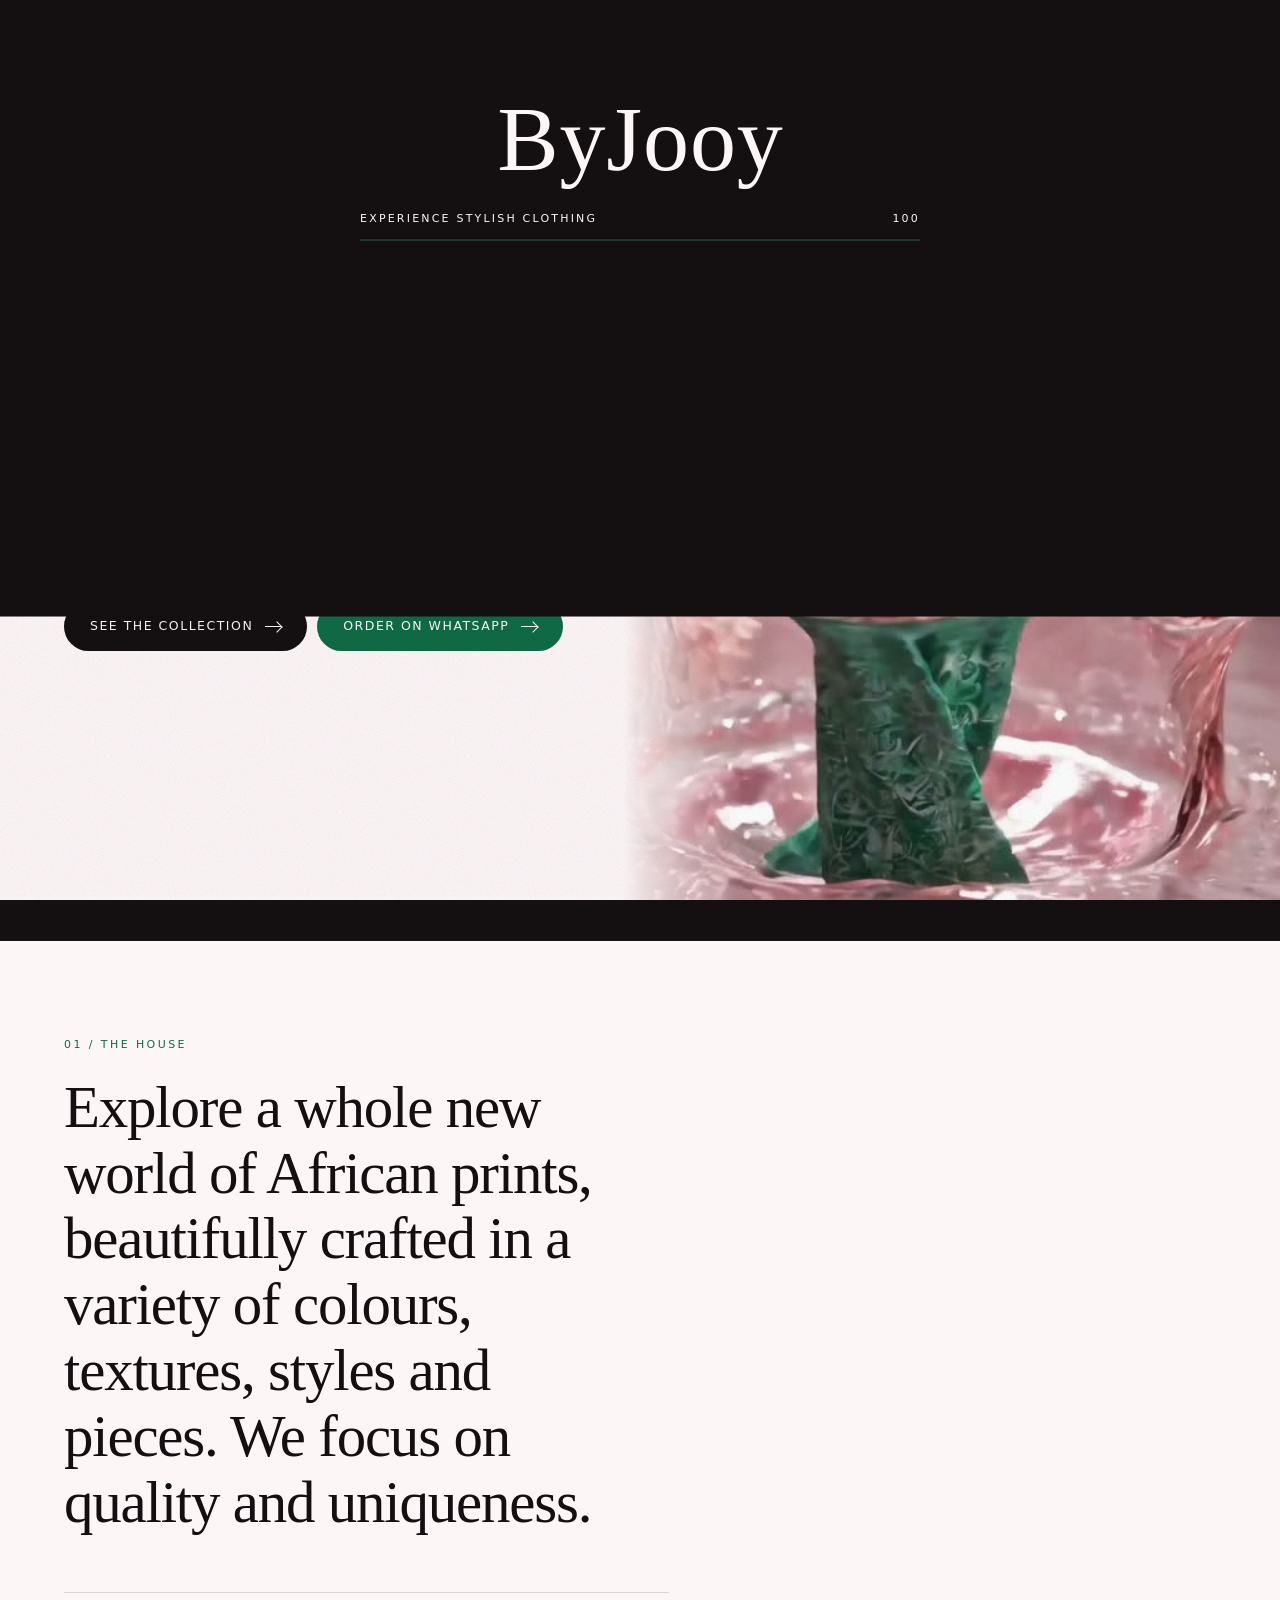
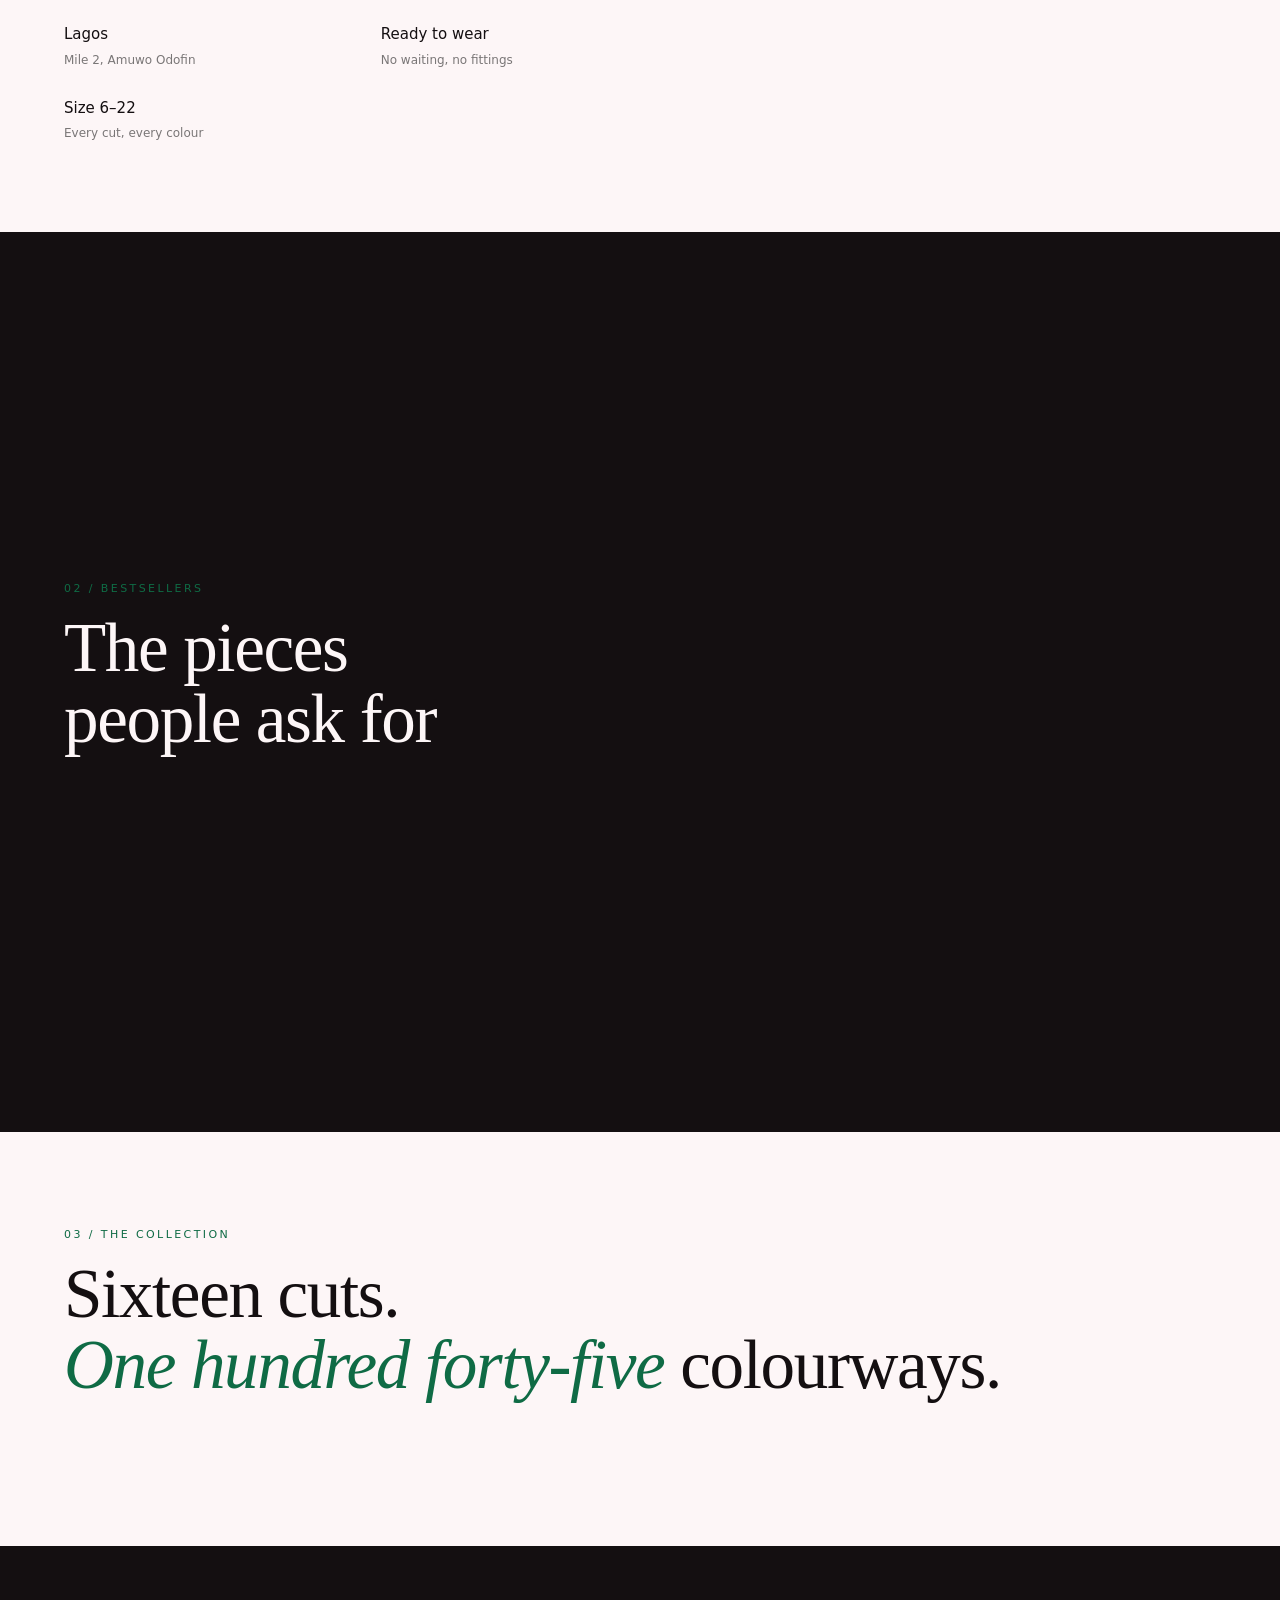
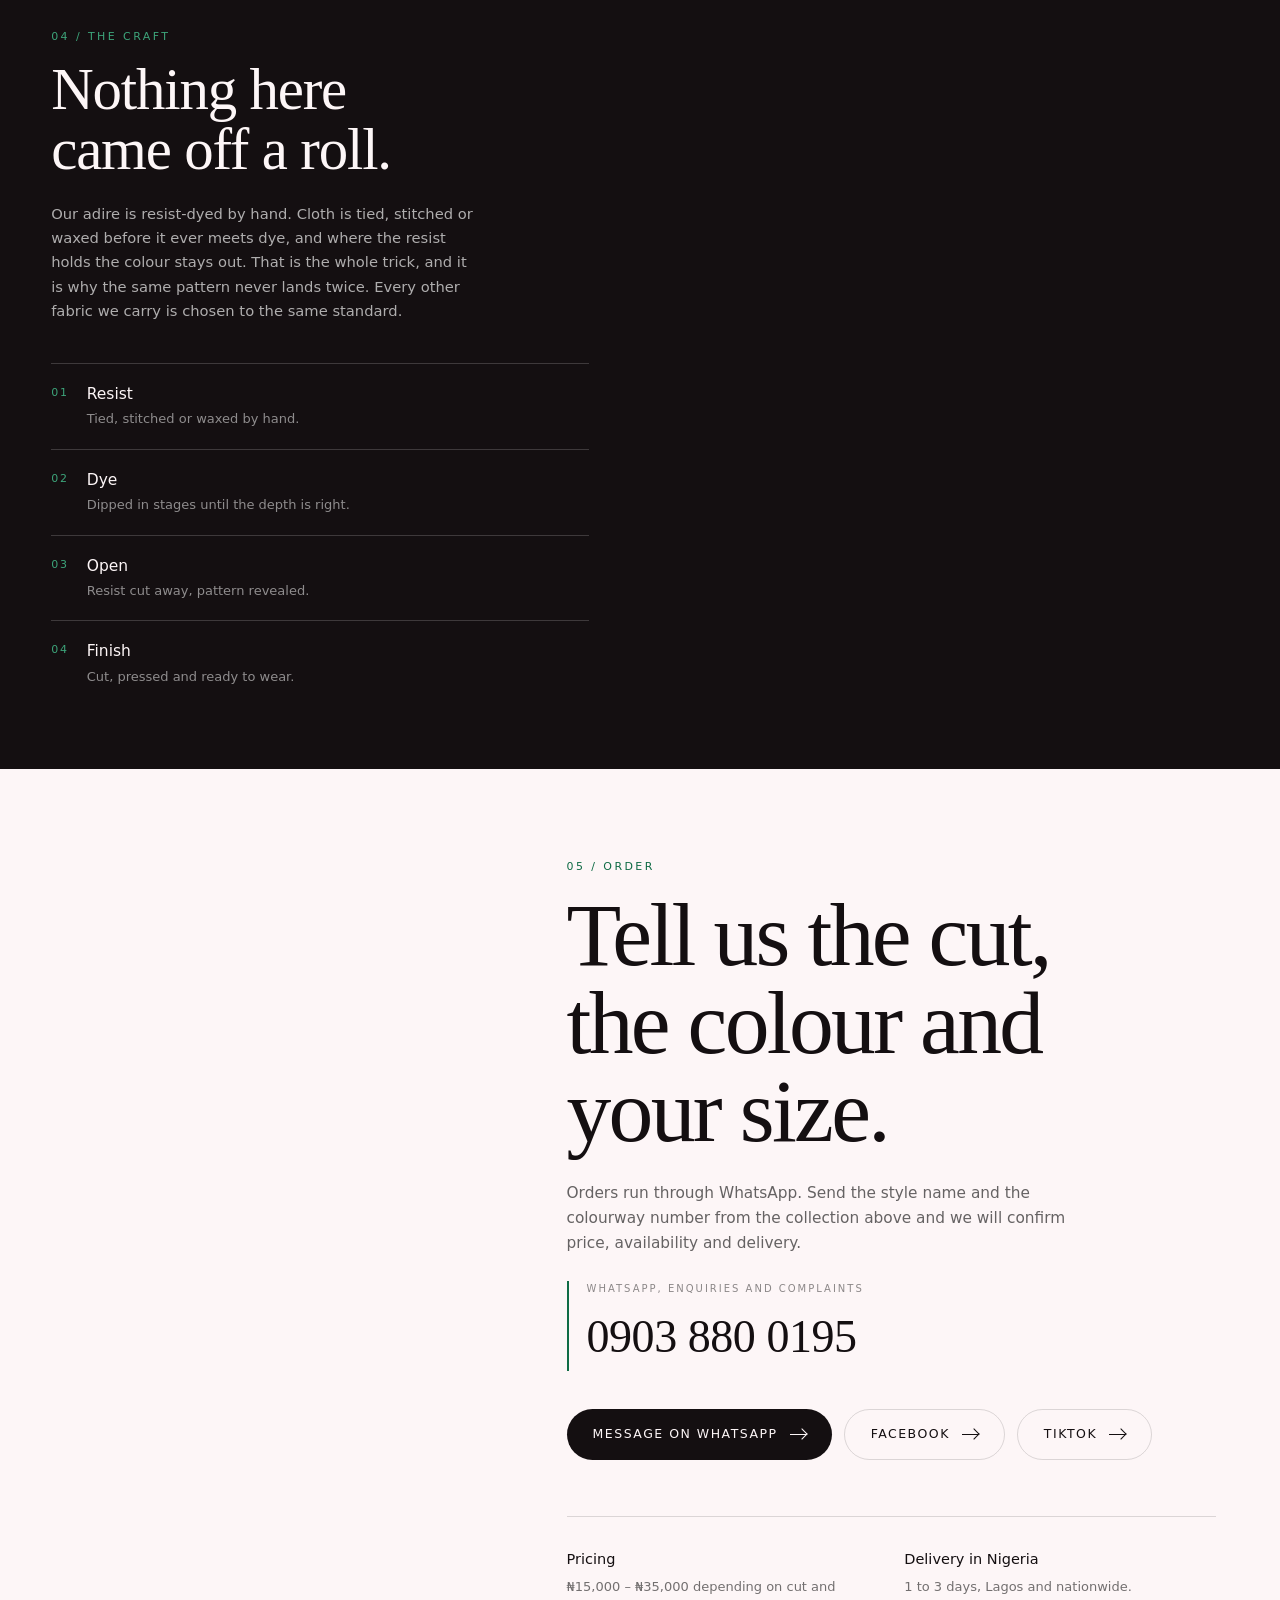
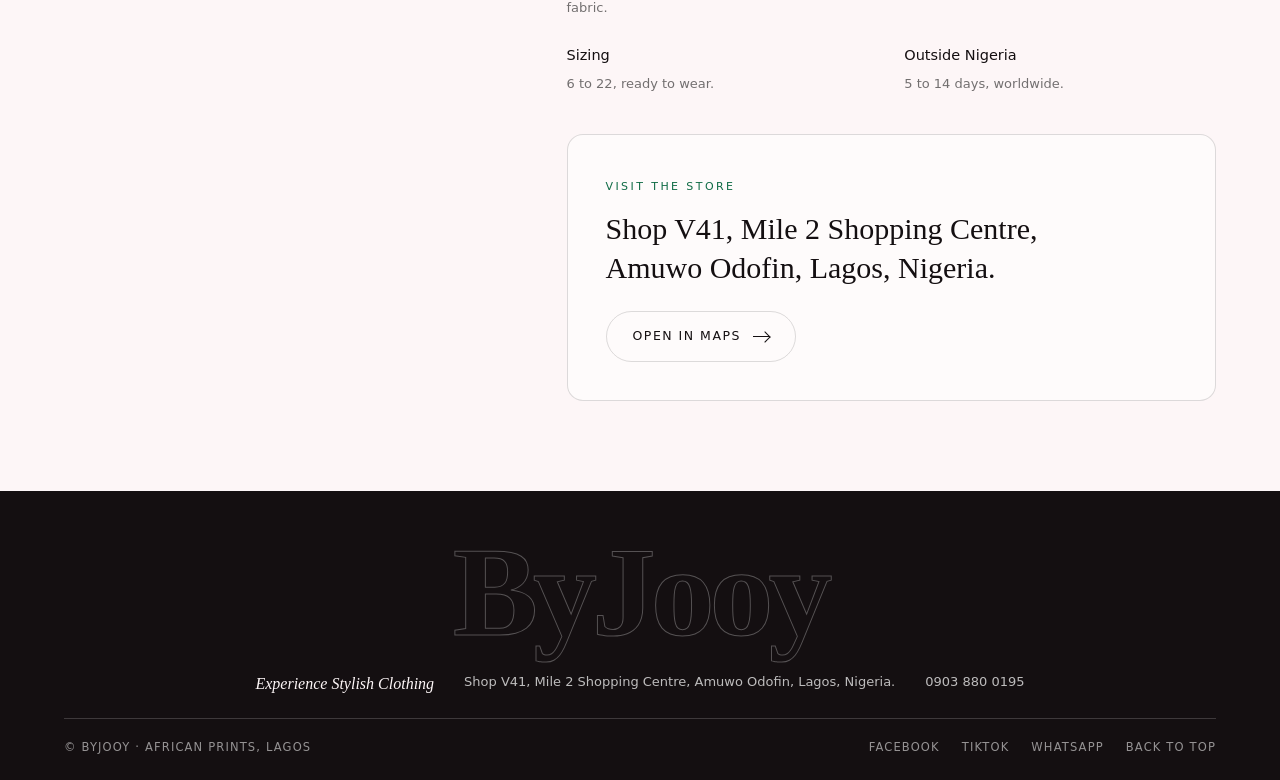
==== commit 0d1f3407: "fix: never let the loader strand a visitor on a slow connection The loading screen was only ever rem" ====
--- a/index.html
+++ b/index.html
@@ -55,6 +55,22 @@
   </div>
 </div>
 
+<script>
+/* The loader is removed by main.js once the page is built. If that script
+   is slow or never arrives, this clears it anyway so nobody is left staring
+   at a black screen. Inline and first so it runs even on a bad connection. */
+(function () {
+  setTimeout(function () {
+    var l = document.getElementById('loader');
+    if (l && l.style.display !== 'none' && !l.dataset.handled) {
+      l.style.transition = 'opacity .4s';
+      l.style.opacity = '0';
+      setTimeout(function () { l.style.display = 'none'; }, 420);
+    }
+  }, 7000);
+})();
+</script>
+
 <div class="grain" aria-hidden="true"></div>
 <div class="cursor" id="cursor" aria-hidden="true"><span></span></div>
 
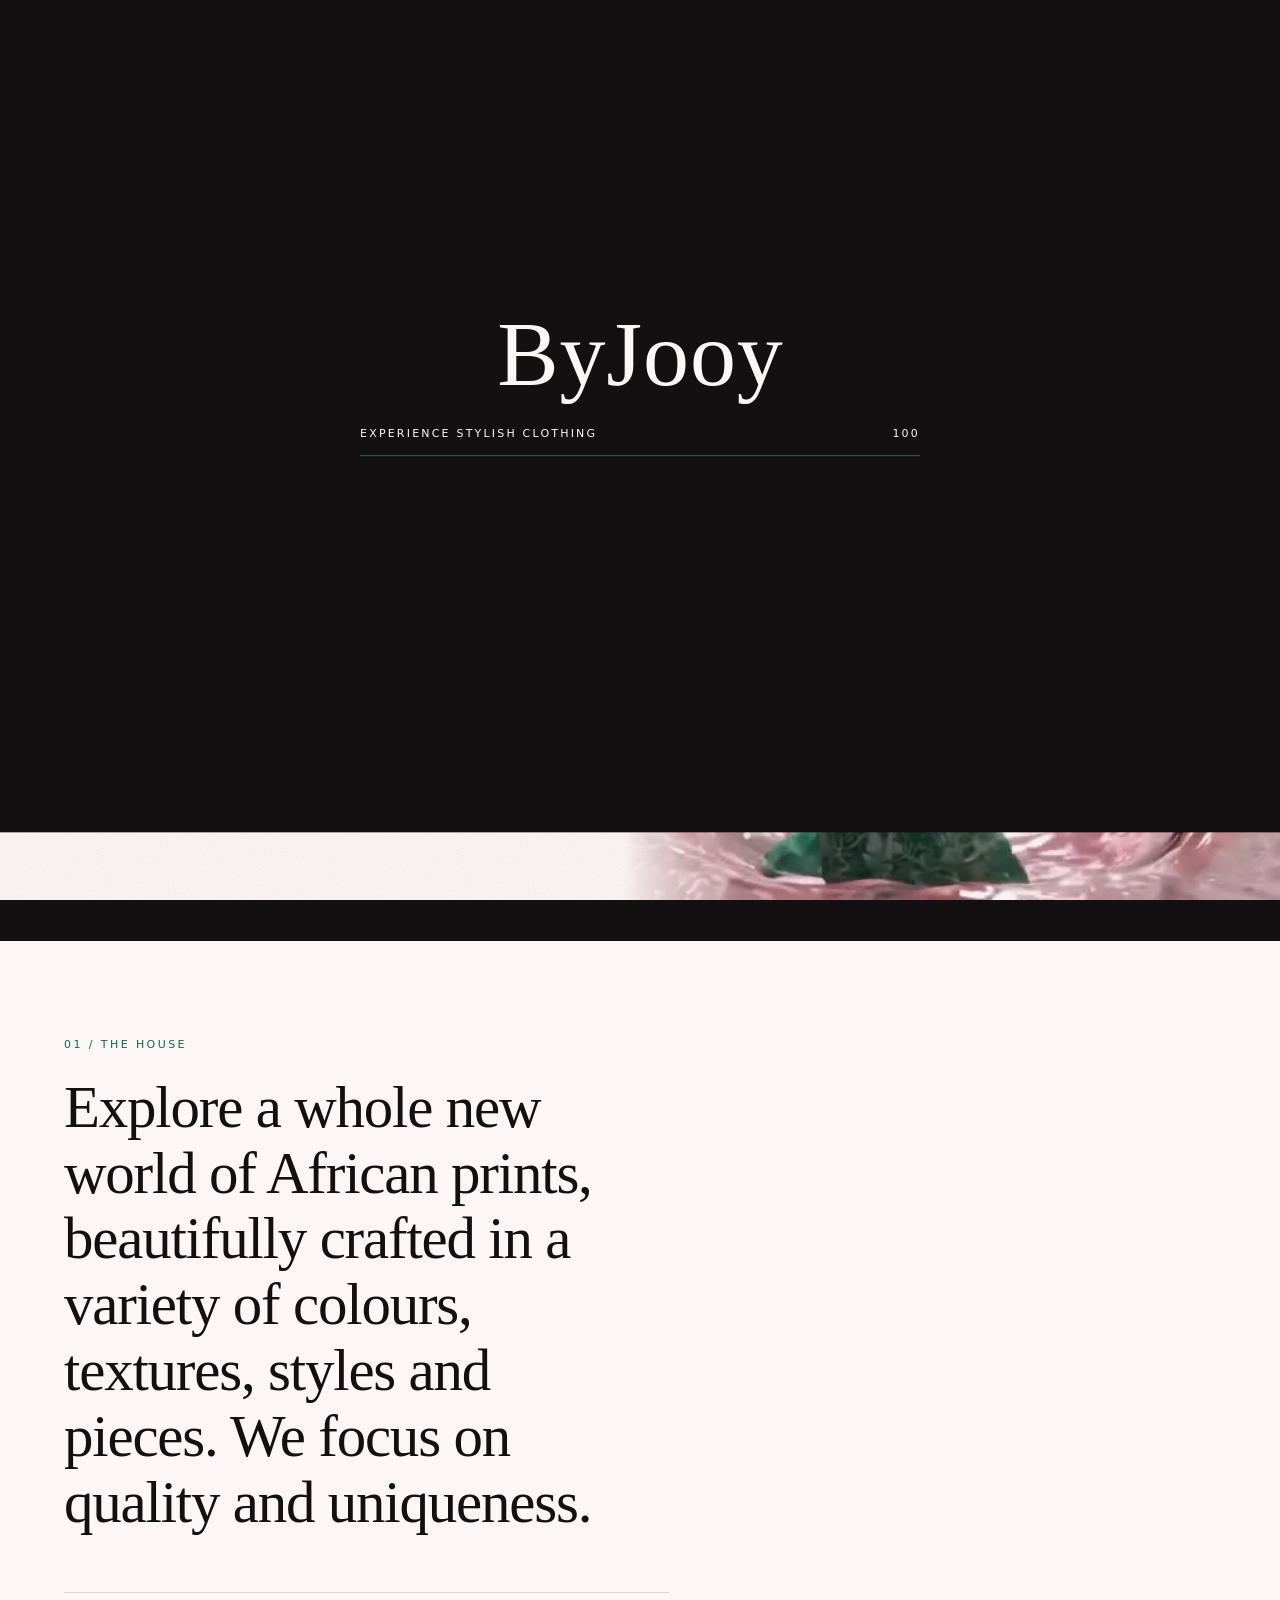
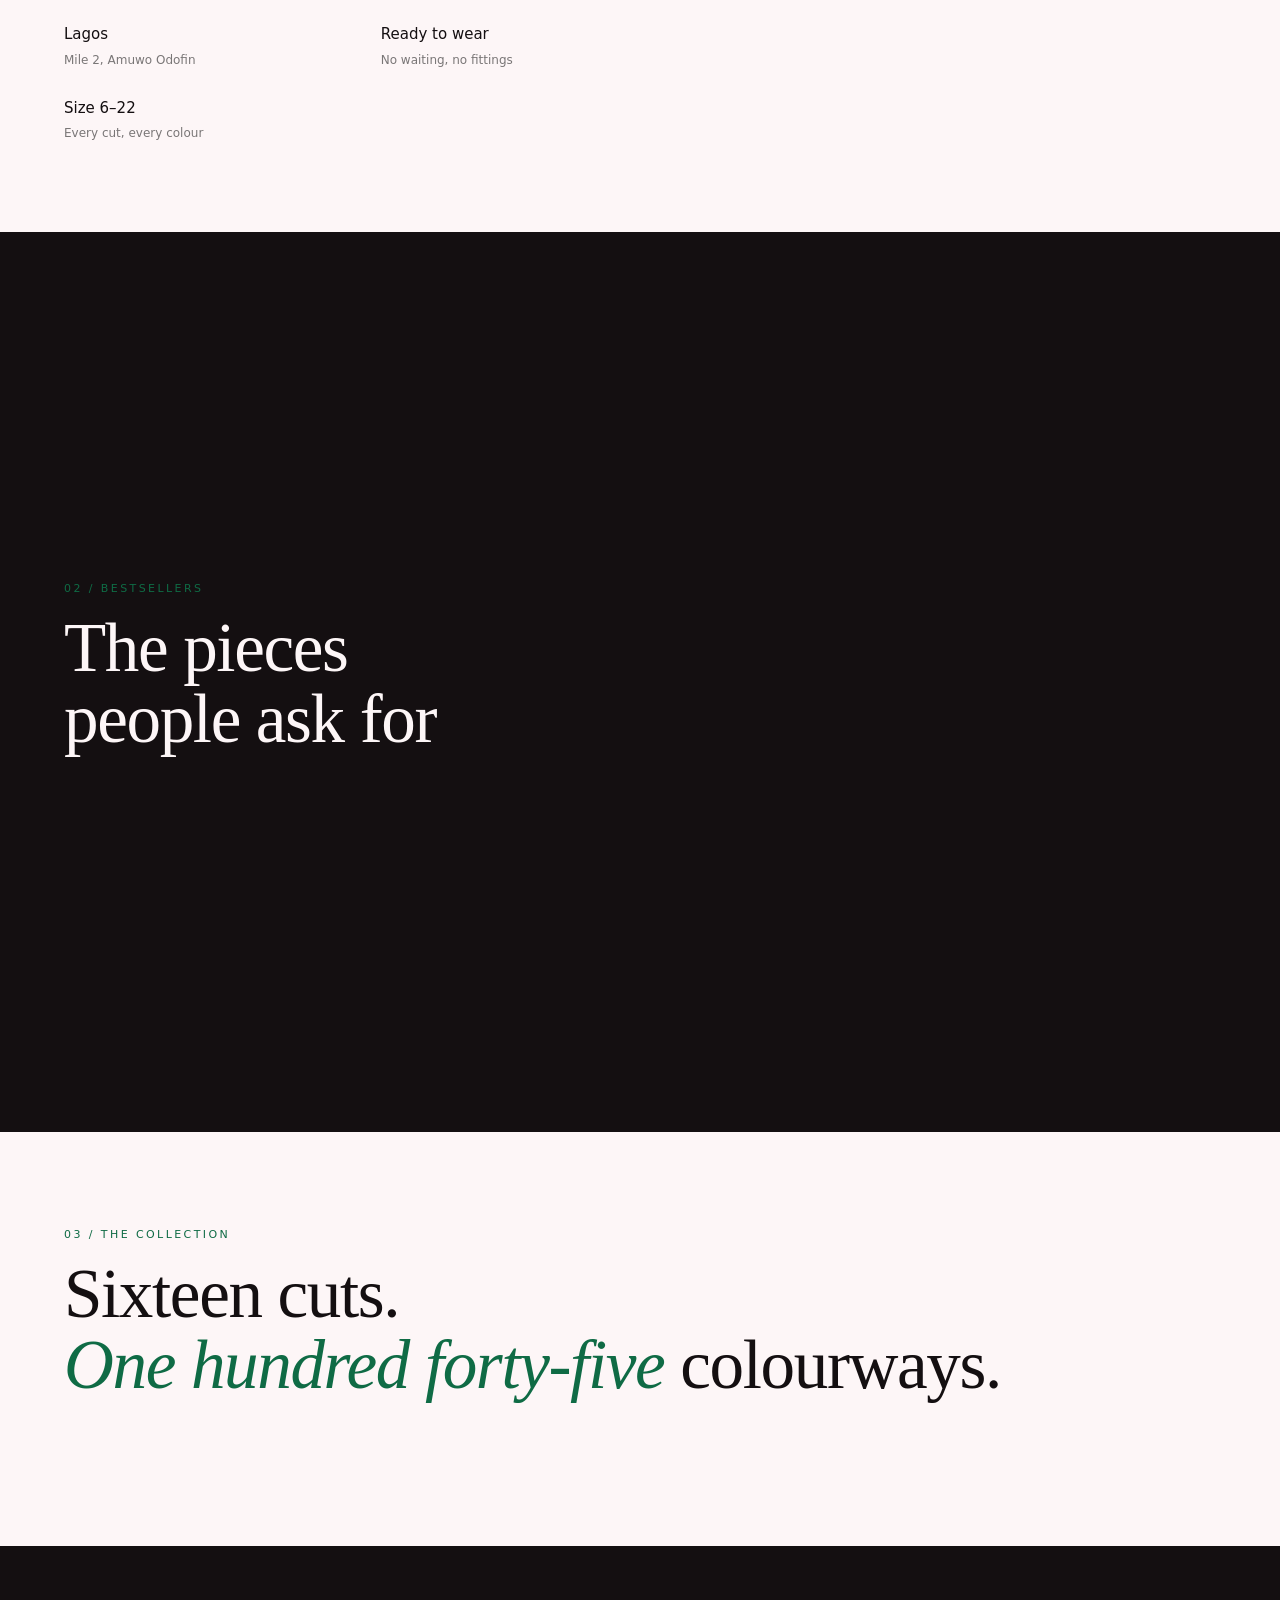
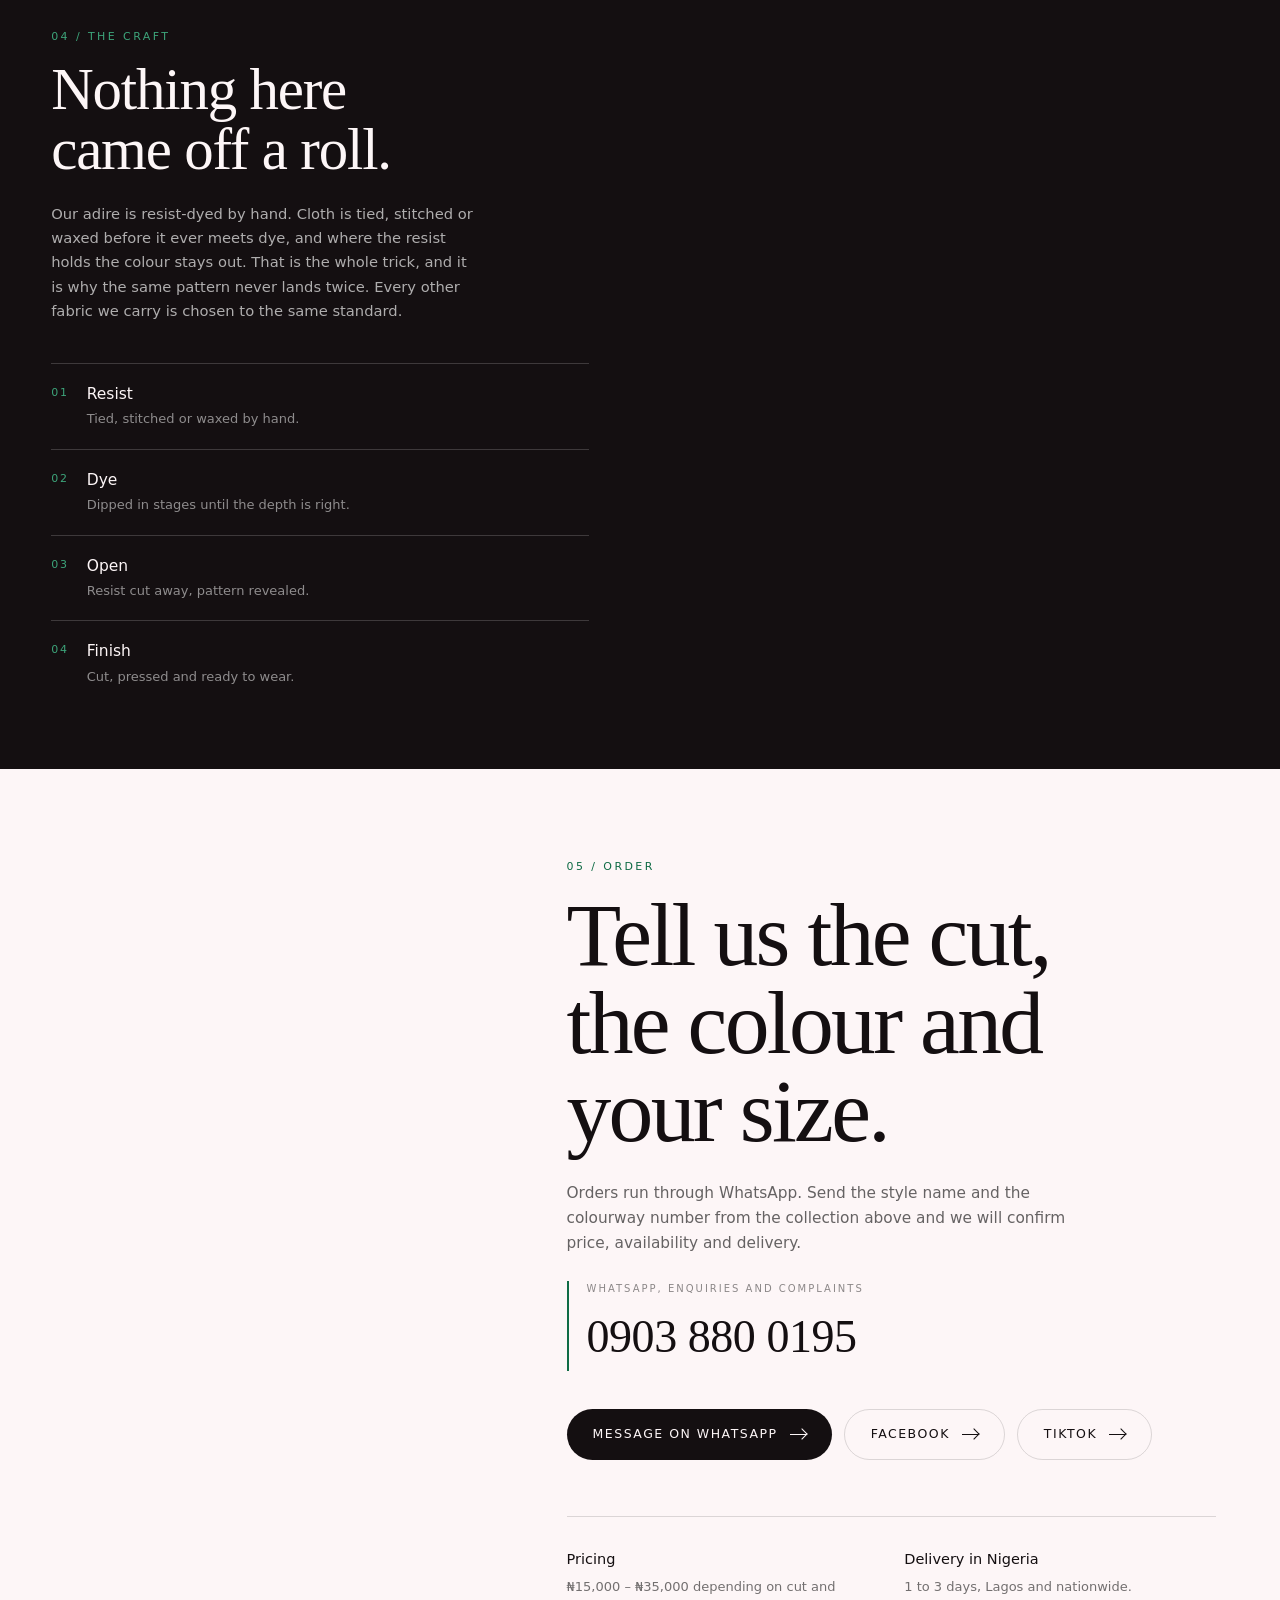
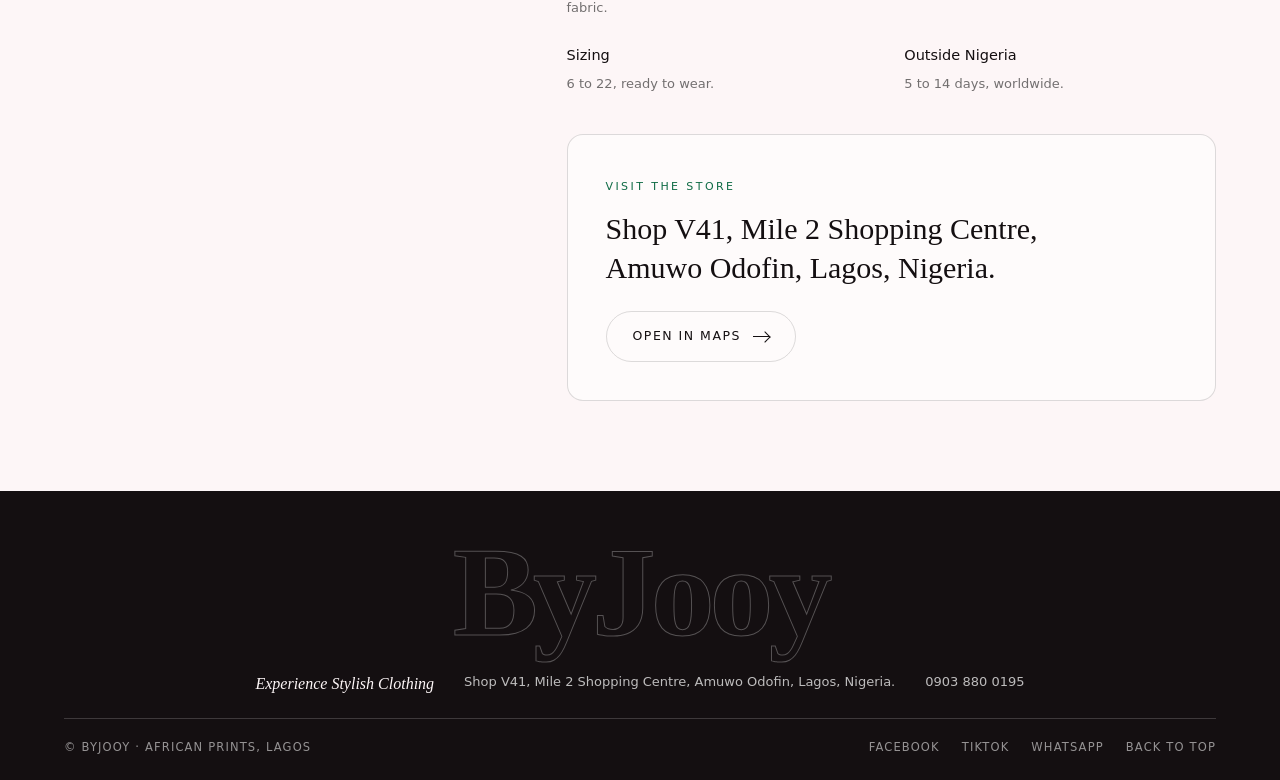
==== commit 4853dcc3: "perf: stop the hero film blocking the rest of the page The video carried preload="auto", so the brow" ====
--- a/index.html
+++ b/index.html
@@ -15,7 +15,7 @@
 <link rel="icon" href="favicon.svg" type="image/svg+xml">
 <link rel="icon" href="favicon-32.png" sizes="32x32">
 <link rel="apple-touch-icon" href="apple-touch-icon.png">
-<link rel="preload" as="image" href="assets/video/hero-poster.jpg" fetchpriority="high">
+<link rel="preload" as="image" href="assets/video/hero-poster.webp" fetchpriority="high">
 <link rel="stylesheet" href="assets/fonts/fonts.css">
 <link rel="stylesheet" href="assets/css/style.css">
 
@@ -110,11 +110,15 @@
       </div>
 
       <div class="hero__film">
-        <video id="heroVideo" autoplay muted loop playsinline preload="auto"
-               poster="assets/video/hero-poster.jpg"
-               aria-label="ByJooy pieces emerging from roses and water">
-          <source src="assets/video/hero.mp4" type="video/mp4">
-        </video>
+        <!-- The film is deliberately not fetched up front. At 1.3MB it was
+             saturating the connection and starving the stylesheet and
+             scripts, so the page took far longer to become usable than it
+             needed to. The poster stands in, and main.js attaches the
+             source once the page is built. -->
+        <video id="heroVideo" muted loop playsinline preload="none"
+               poster="assets/video/hero-poster.webp"
+               data-src="assets/video/hero.mp4"
+               aria-label="ByJooy pieces emerging from roses and water"></video>
       </div>
     </section>
 
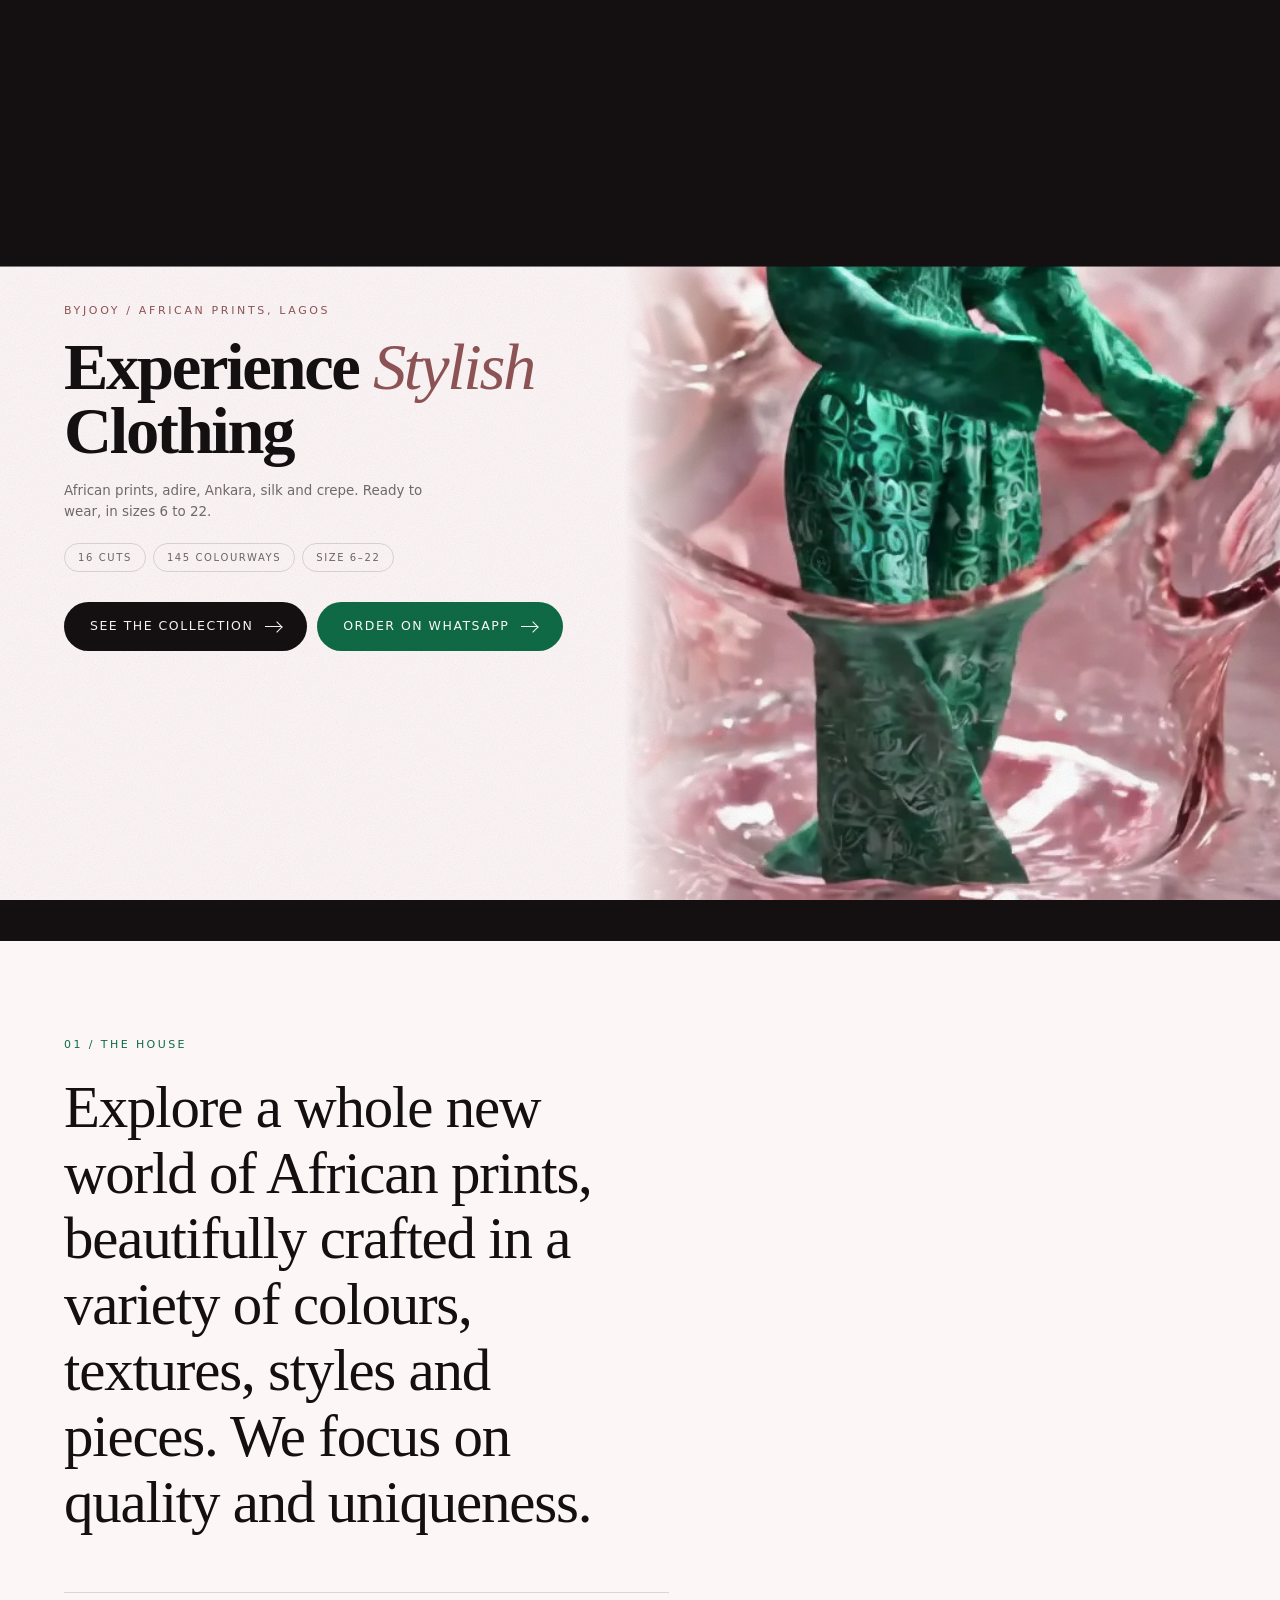
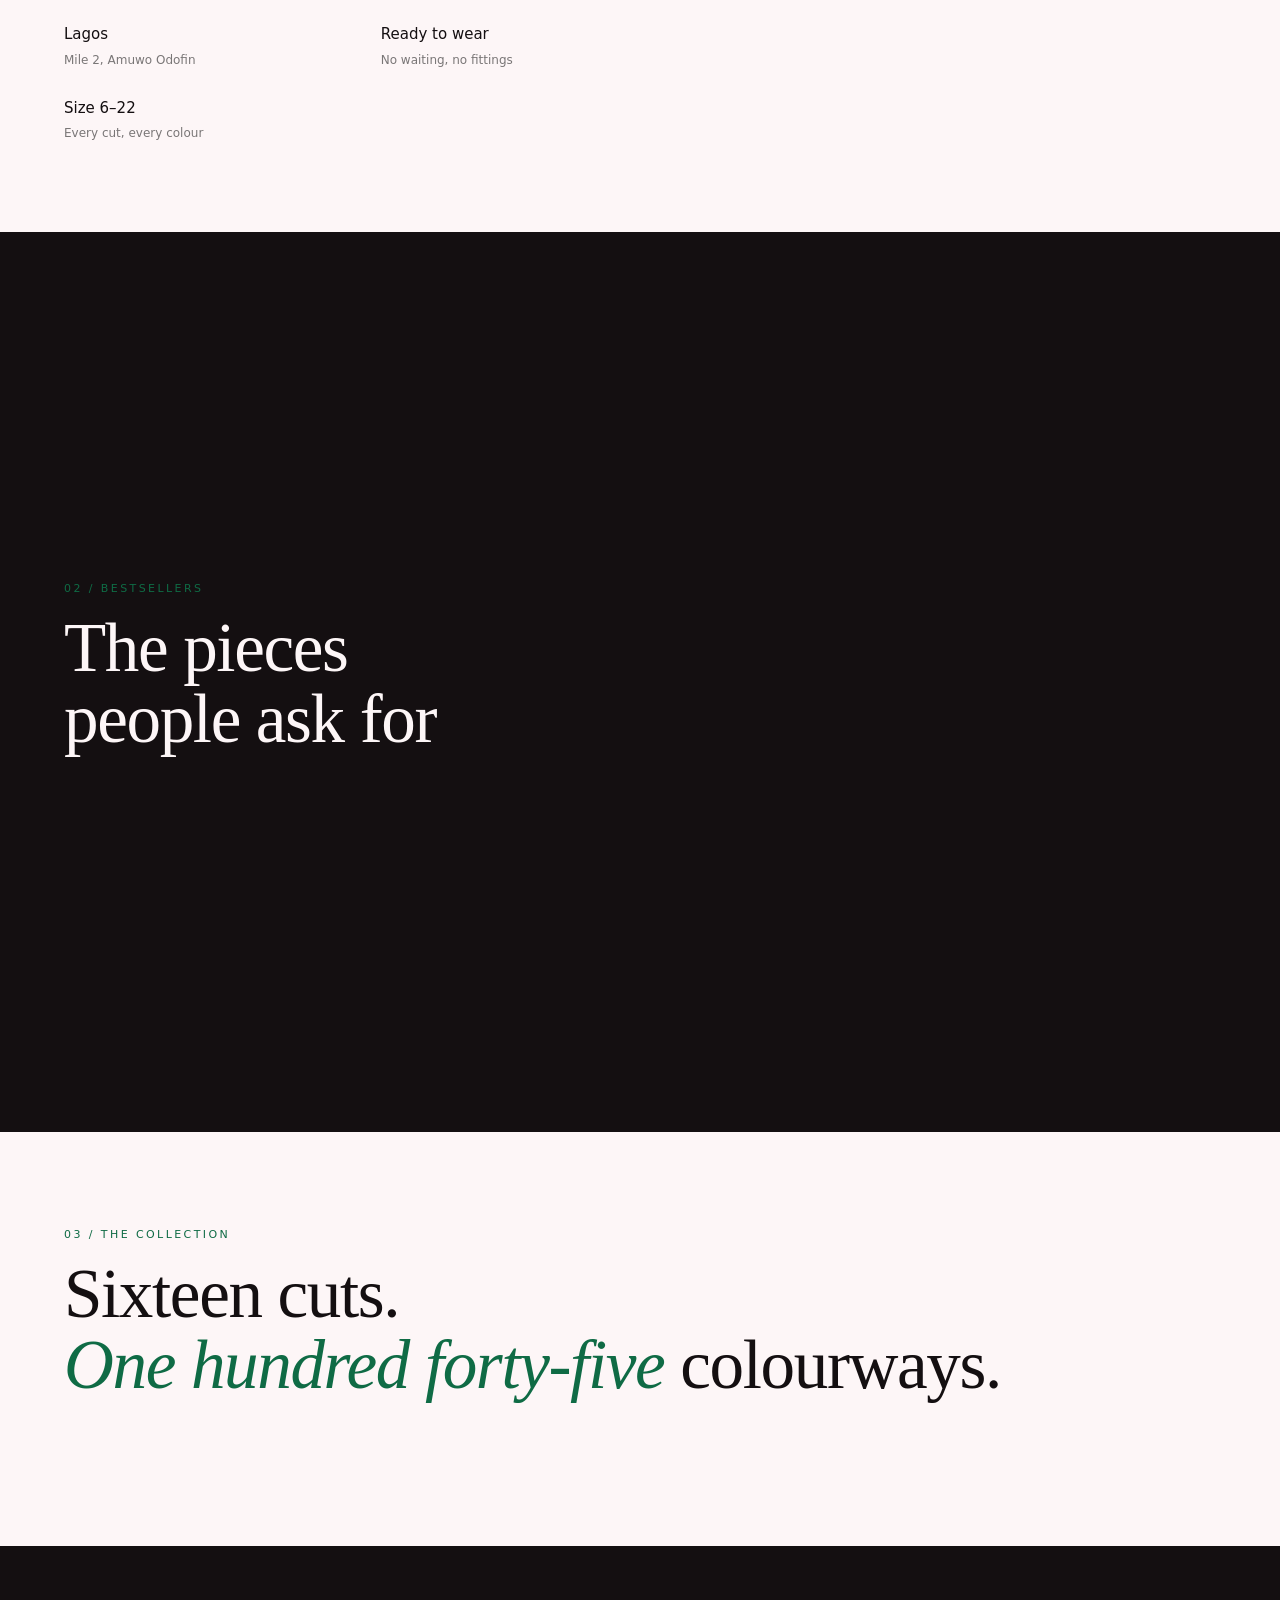
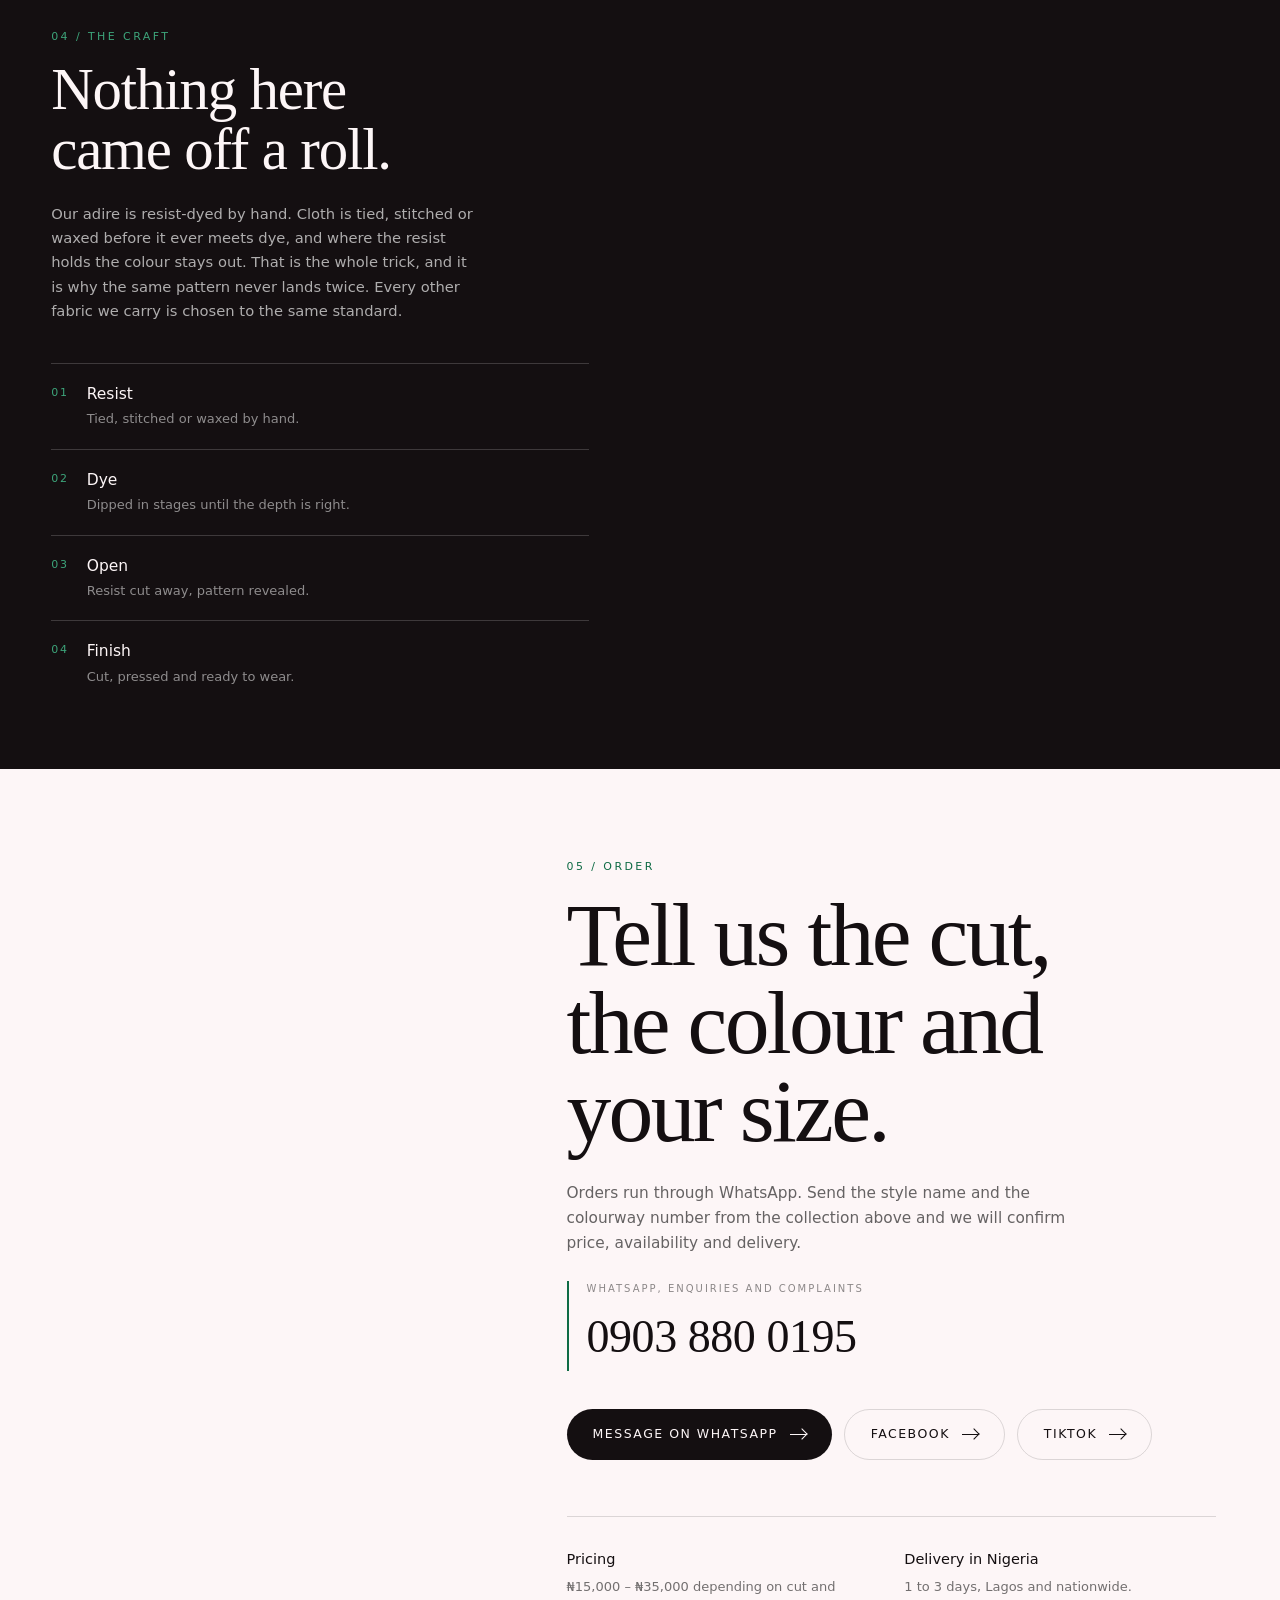
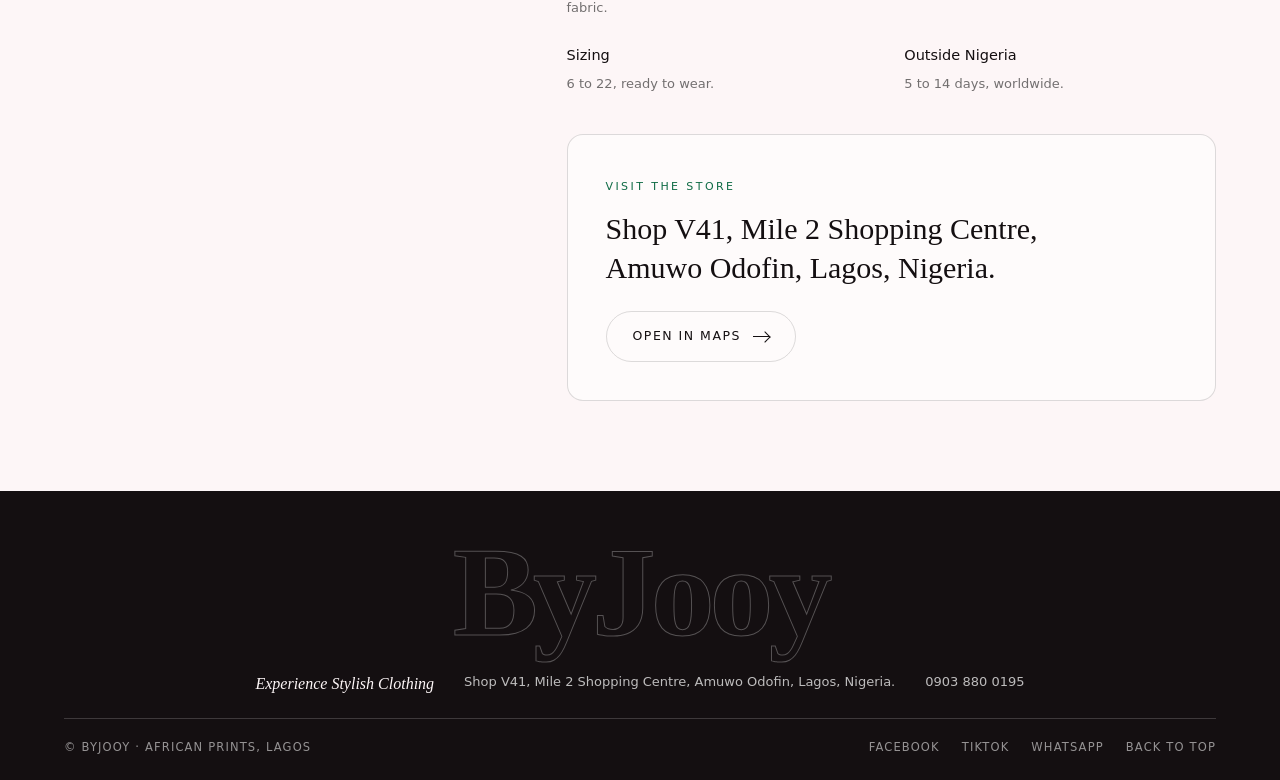
==== commit 70bd8eff: "quality: undo the compression that had gone too far Checked after the question was raised, and three" ====
--- a/index.html
+++ b/index.html
@@ -118,6 +118,7 @@
         <video id="heroVideo" muted loop playsinline preload="none"
                poster="assets/video/hero-poster.webp"
                data-src="assets/video/hero.mp4"
+               data-src-small="assets/video/hero-sm.mp4"
                aria-label="ByJooy pieces emerging from roses and water"></video>
       </div>
     </section>
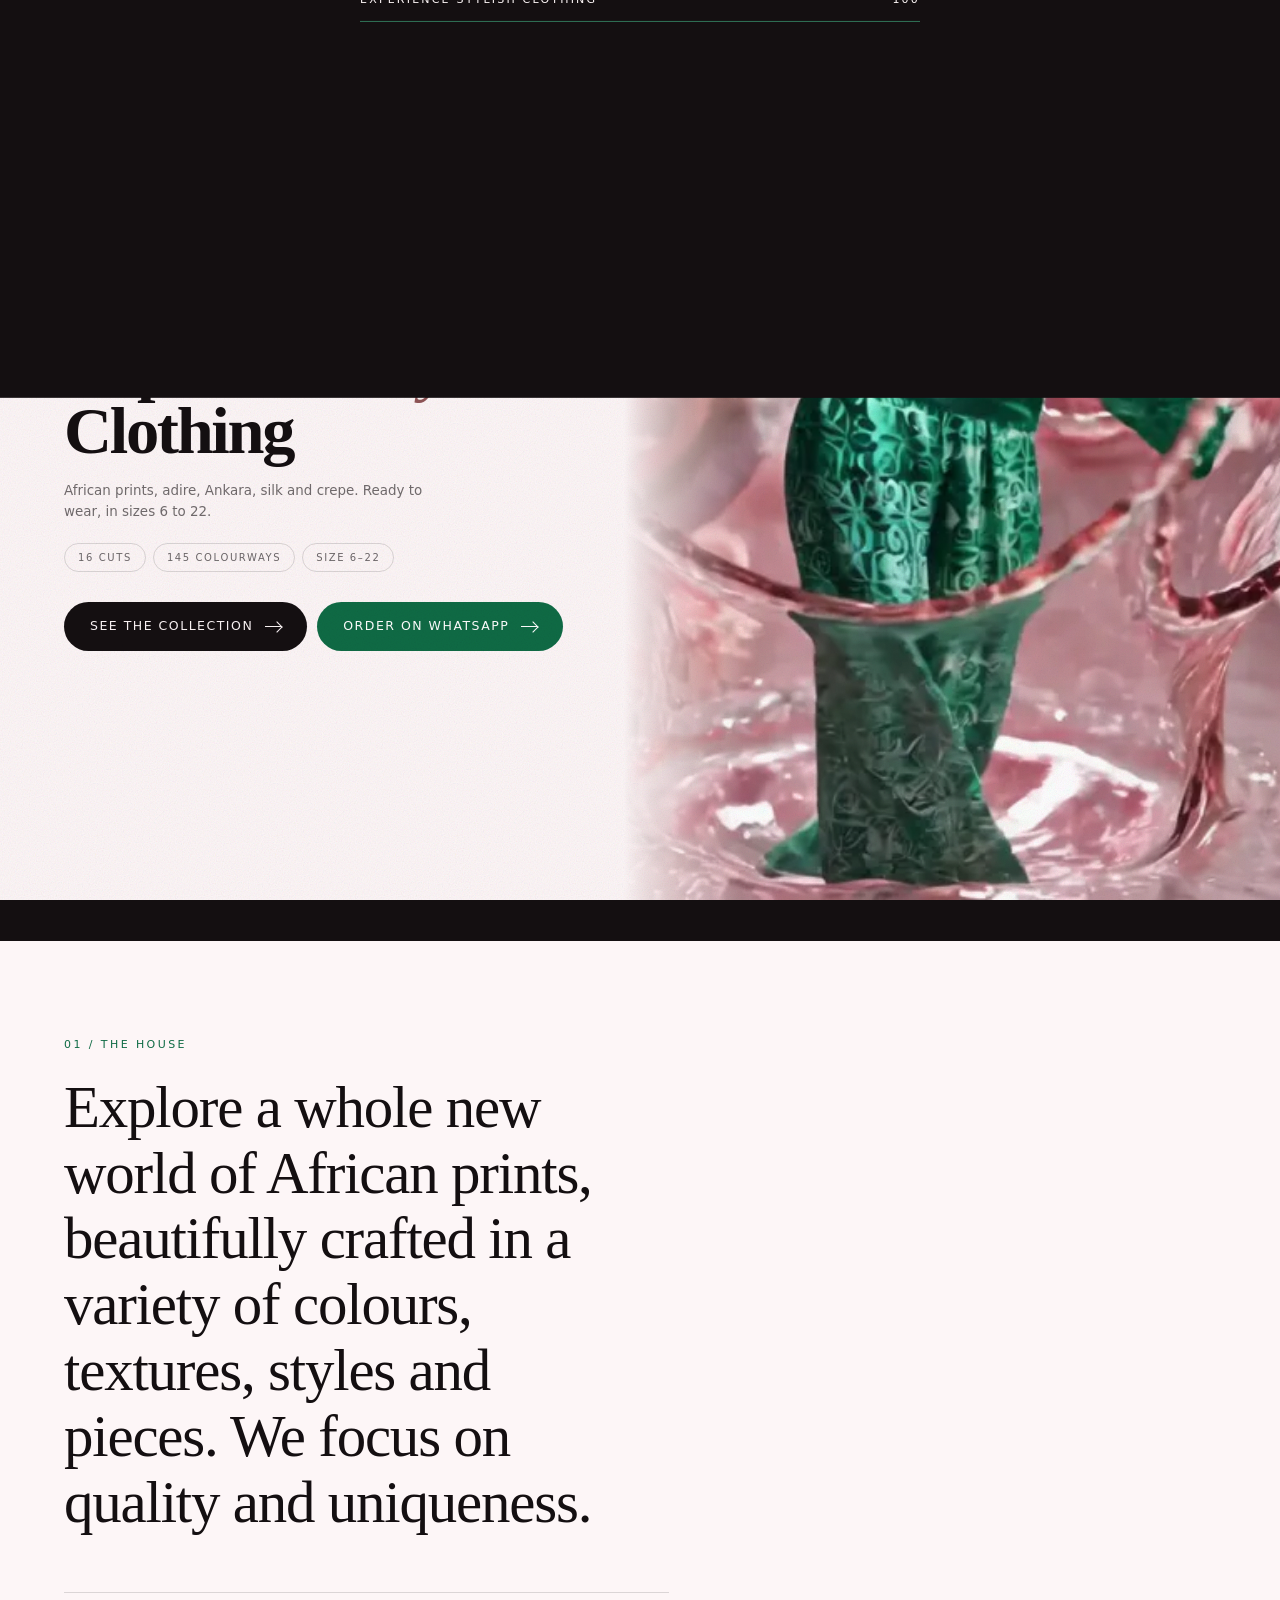
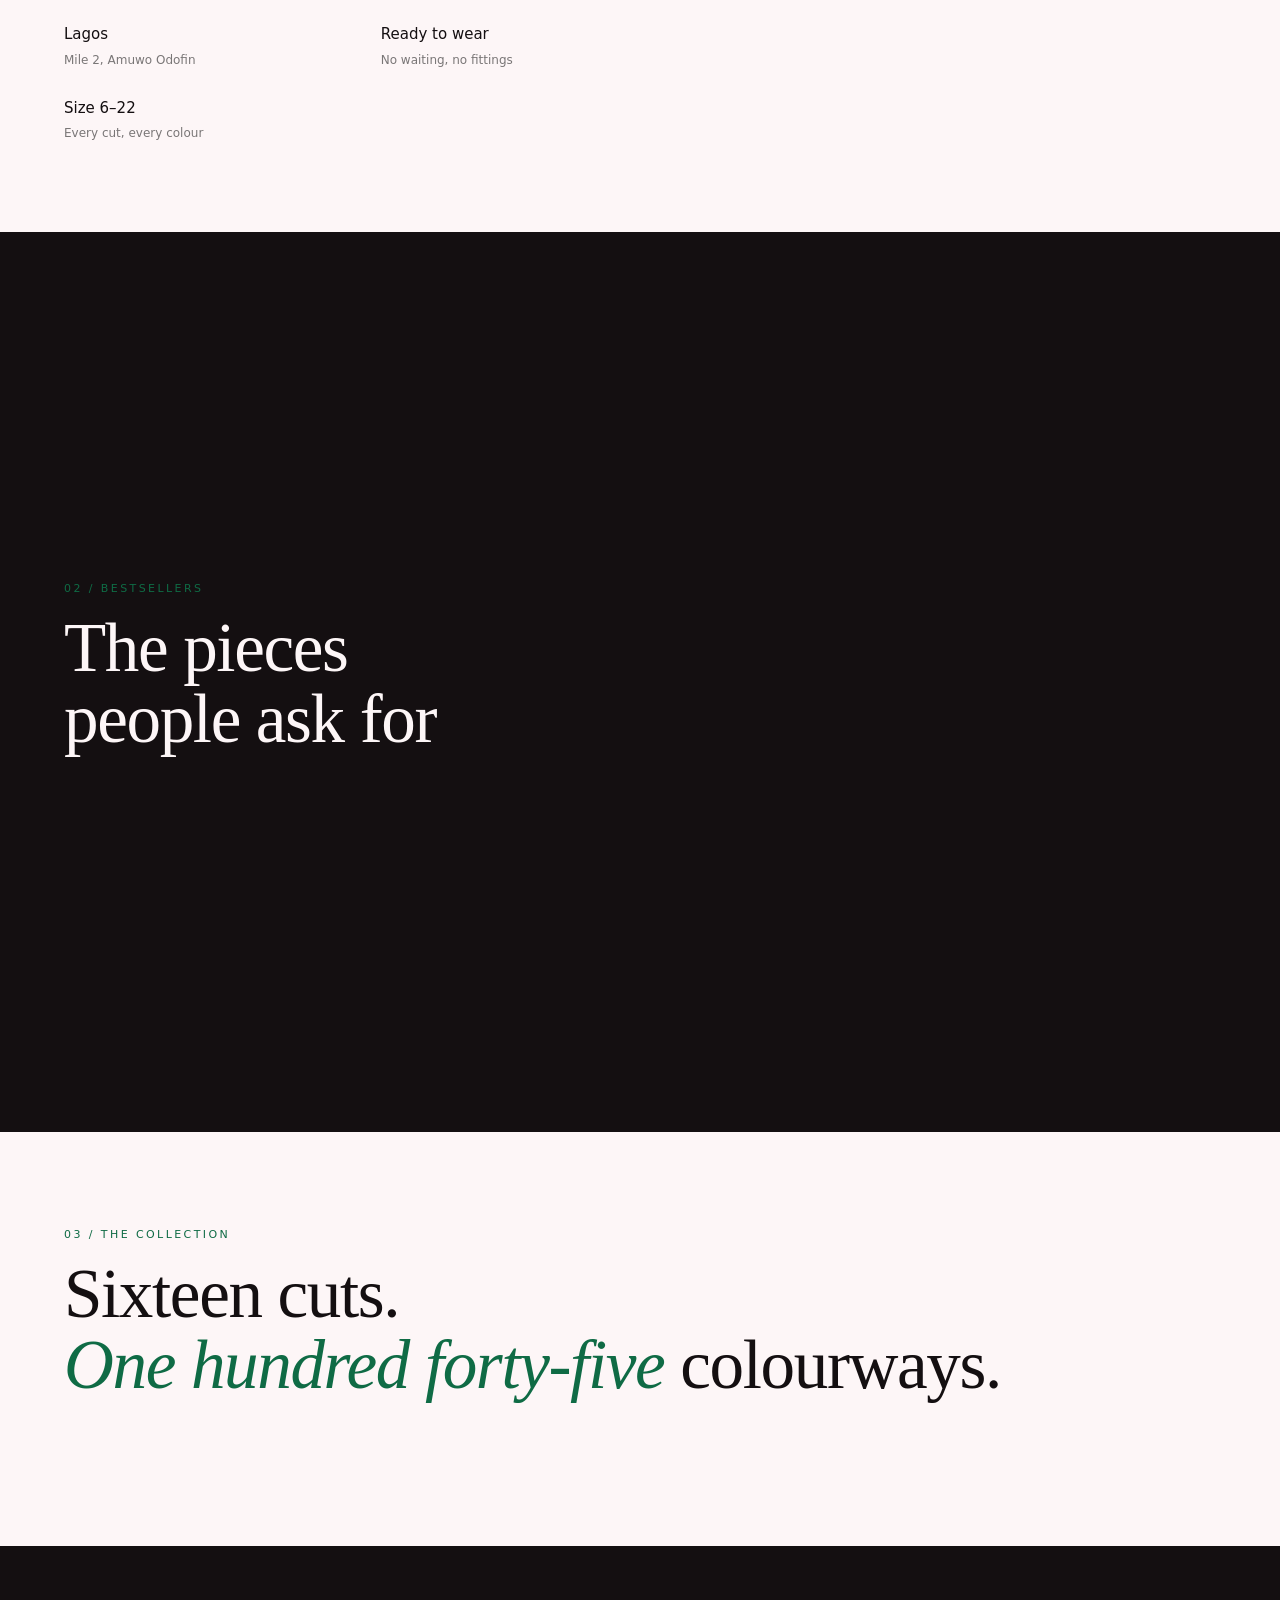
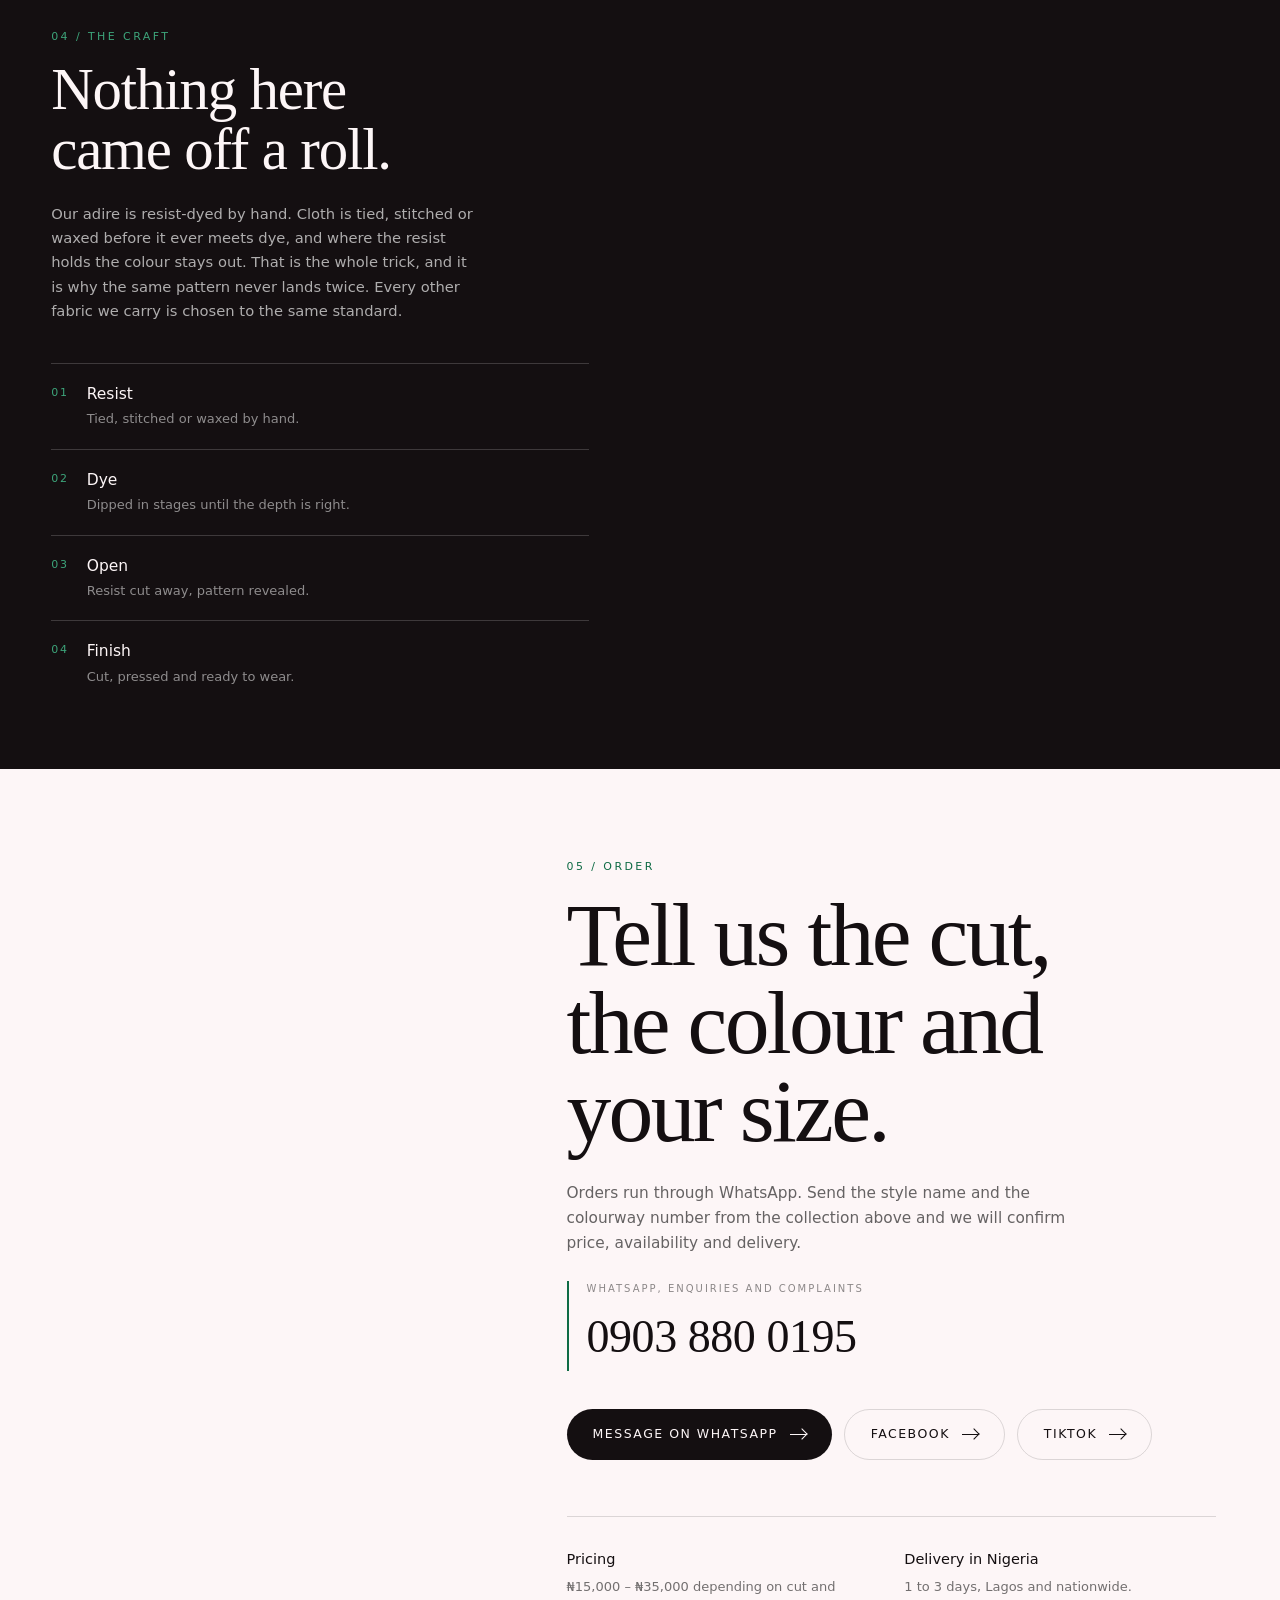
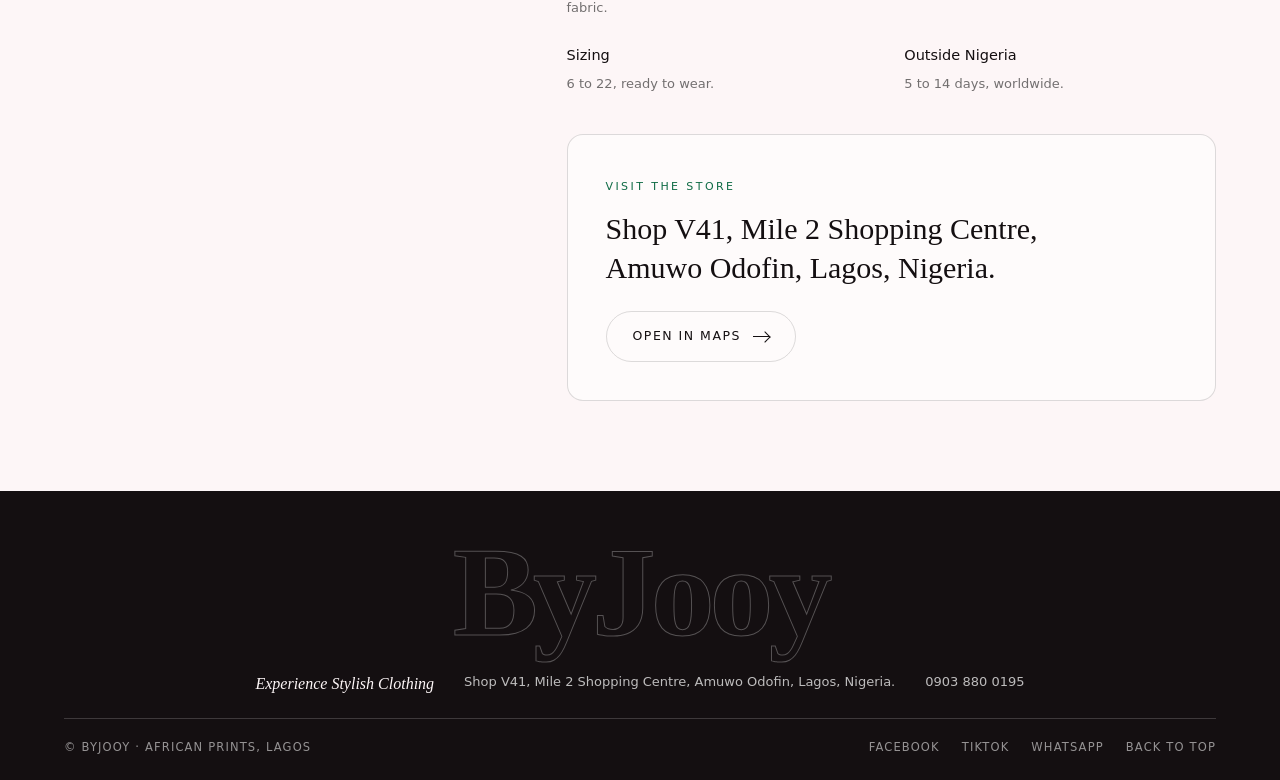
==== commit 02b30e43: "perf: cut the mobile payload by half, and fix autoplay on phones Measured on a phone viewport: 2123K" ====
--- a/index.html
+++ b/index.html
@@ -115,7 +115,7 @@
              scripts, so the page took far longer to become usable than it
              needed to. The poster stands in, and main.js attaches the
              source once the page is built. -->
-        <video id="heroVideo" muted loop playsinline preload="none"
+        <video id="heroVideo" autoplay muted loop playsinline preload="none"
                poster="assets/video/hero-poster.webp"
                data-src="assets/video/hero.mp4"
                data-src-small="assets/video/hero-sm.mp4"
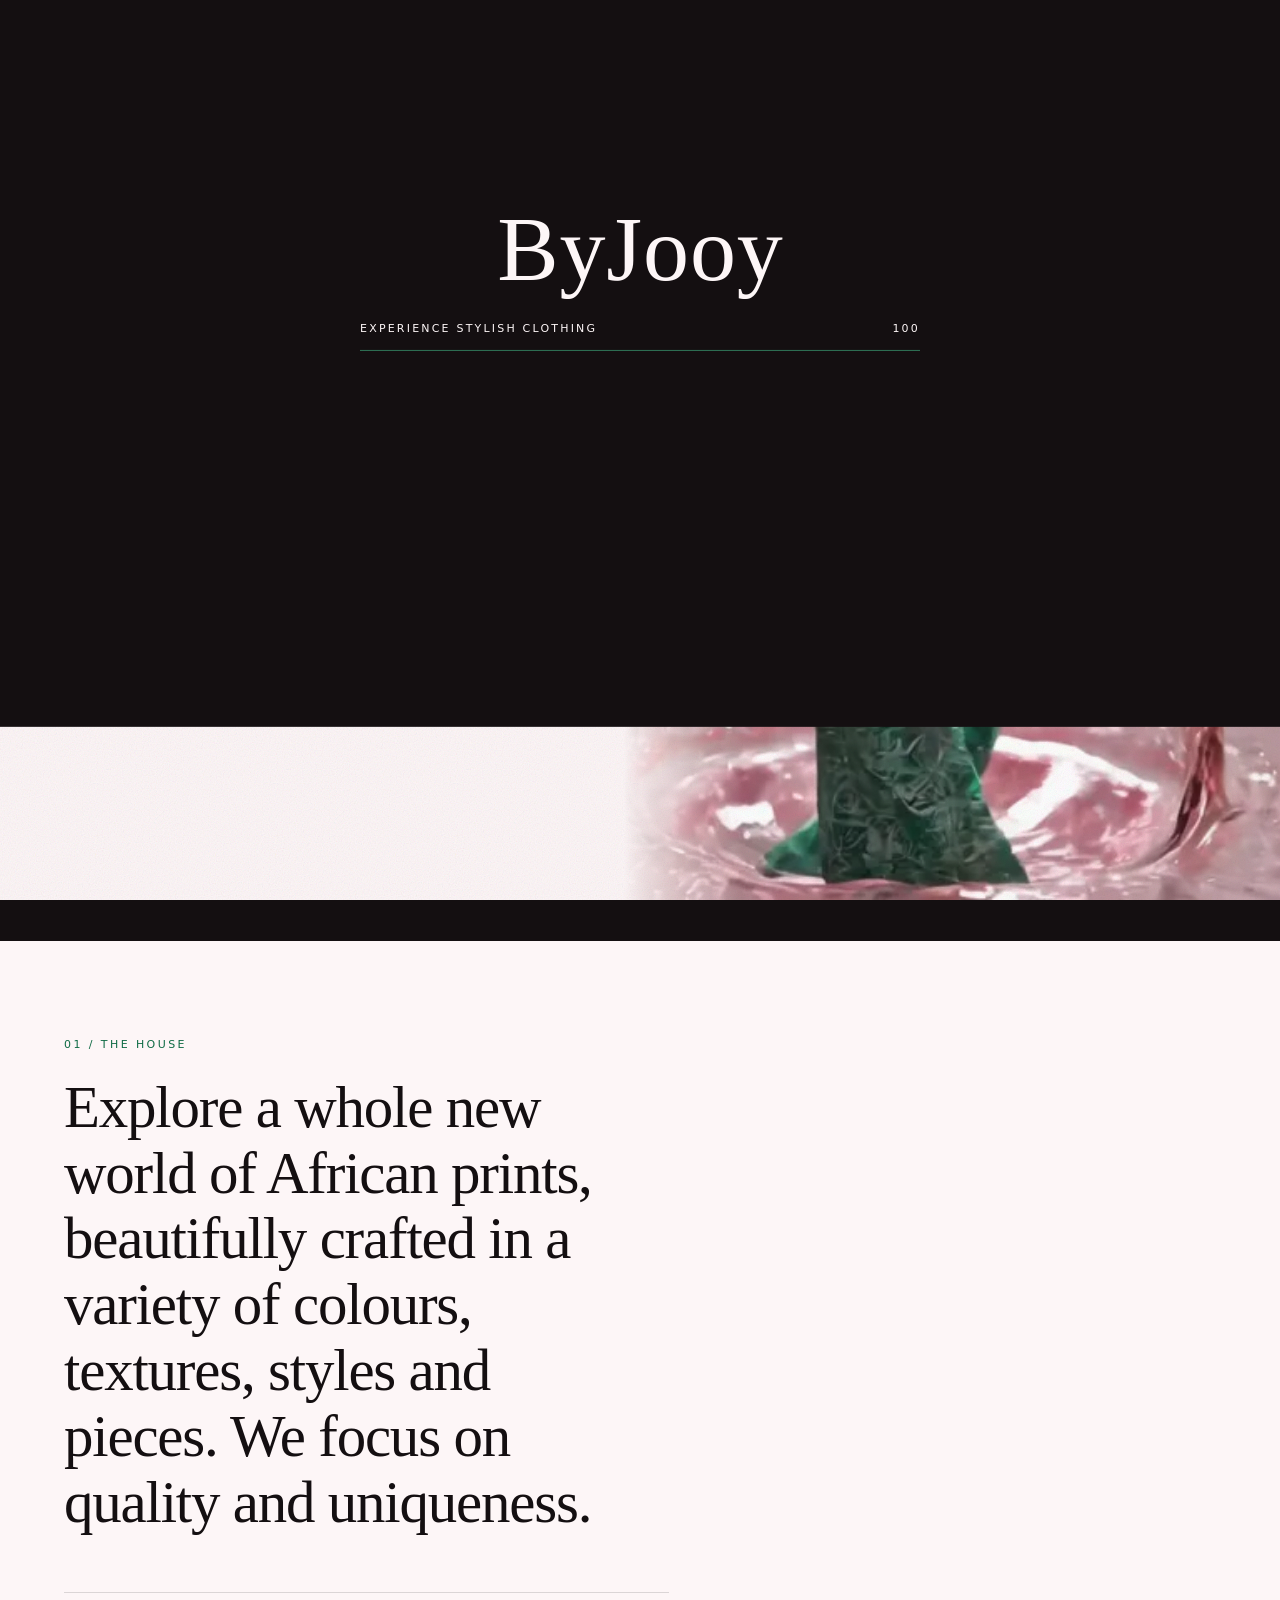
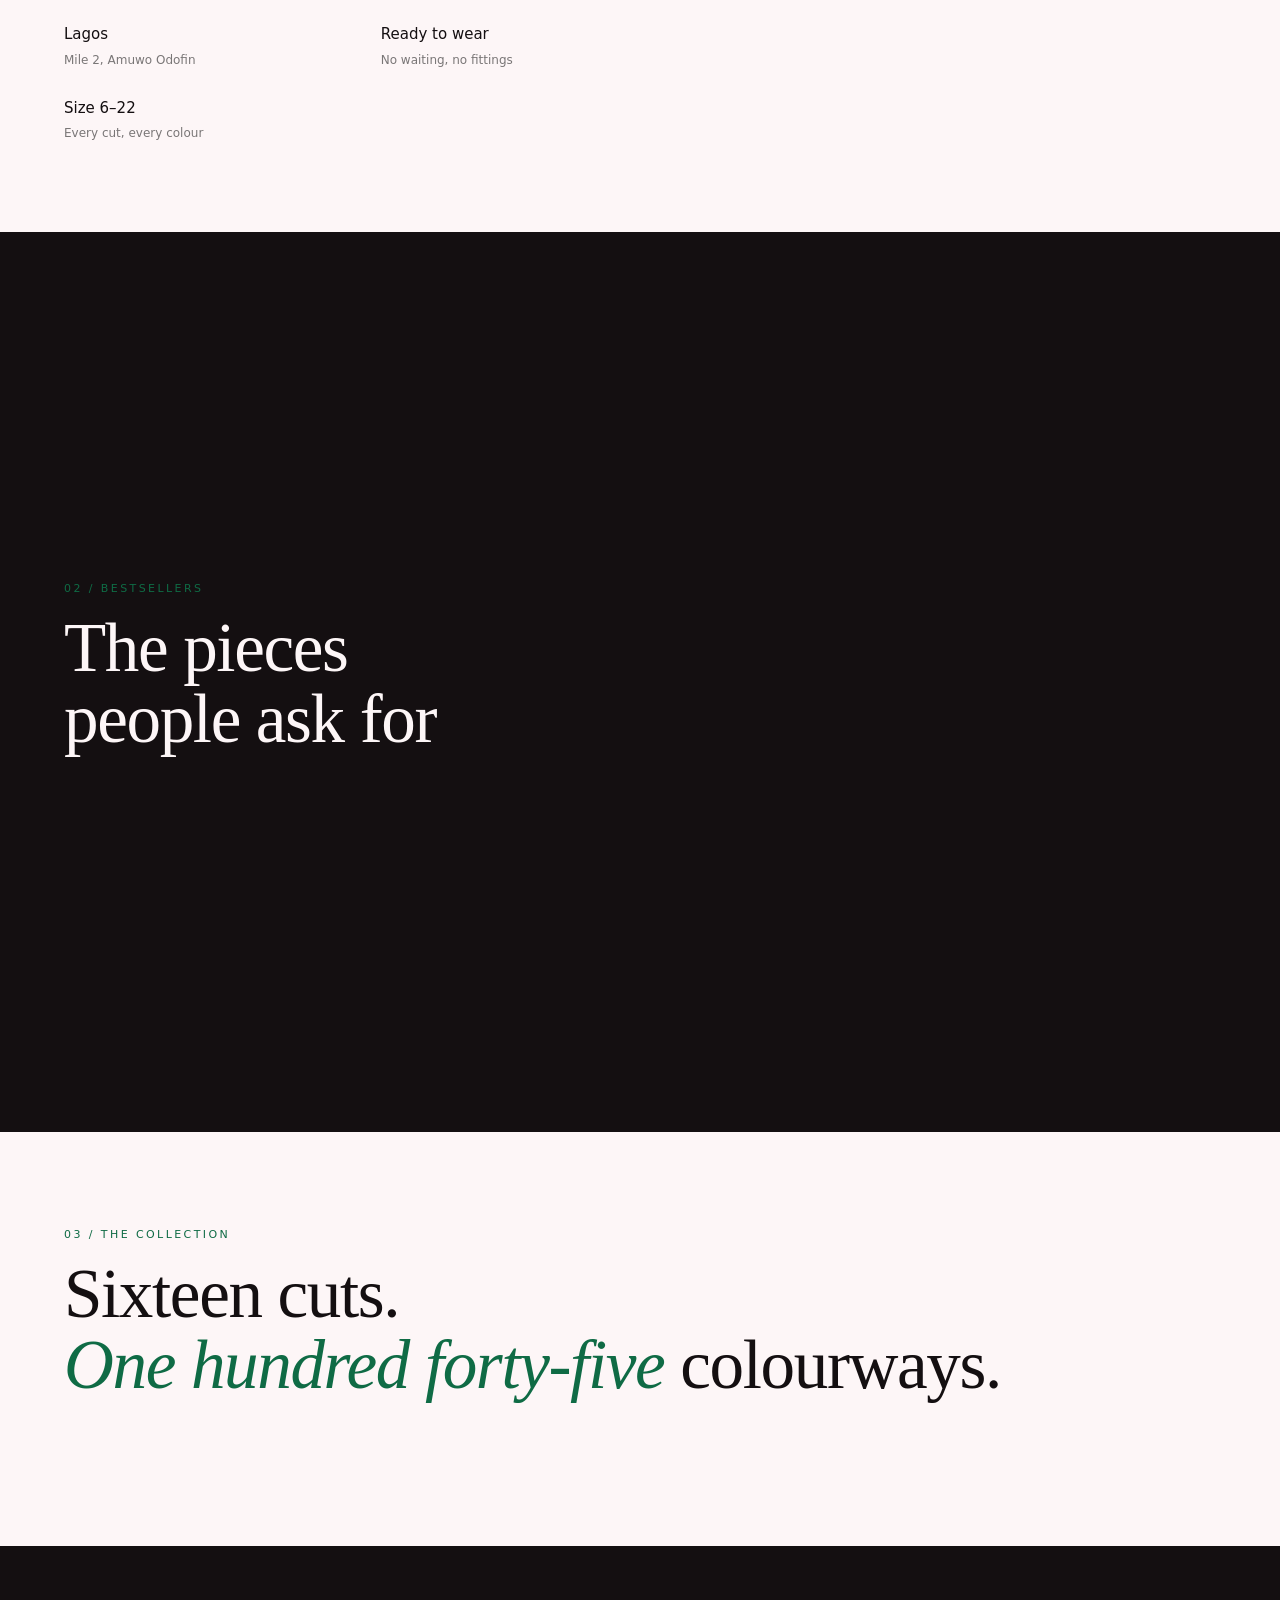
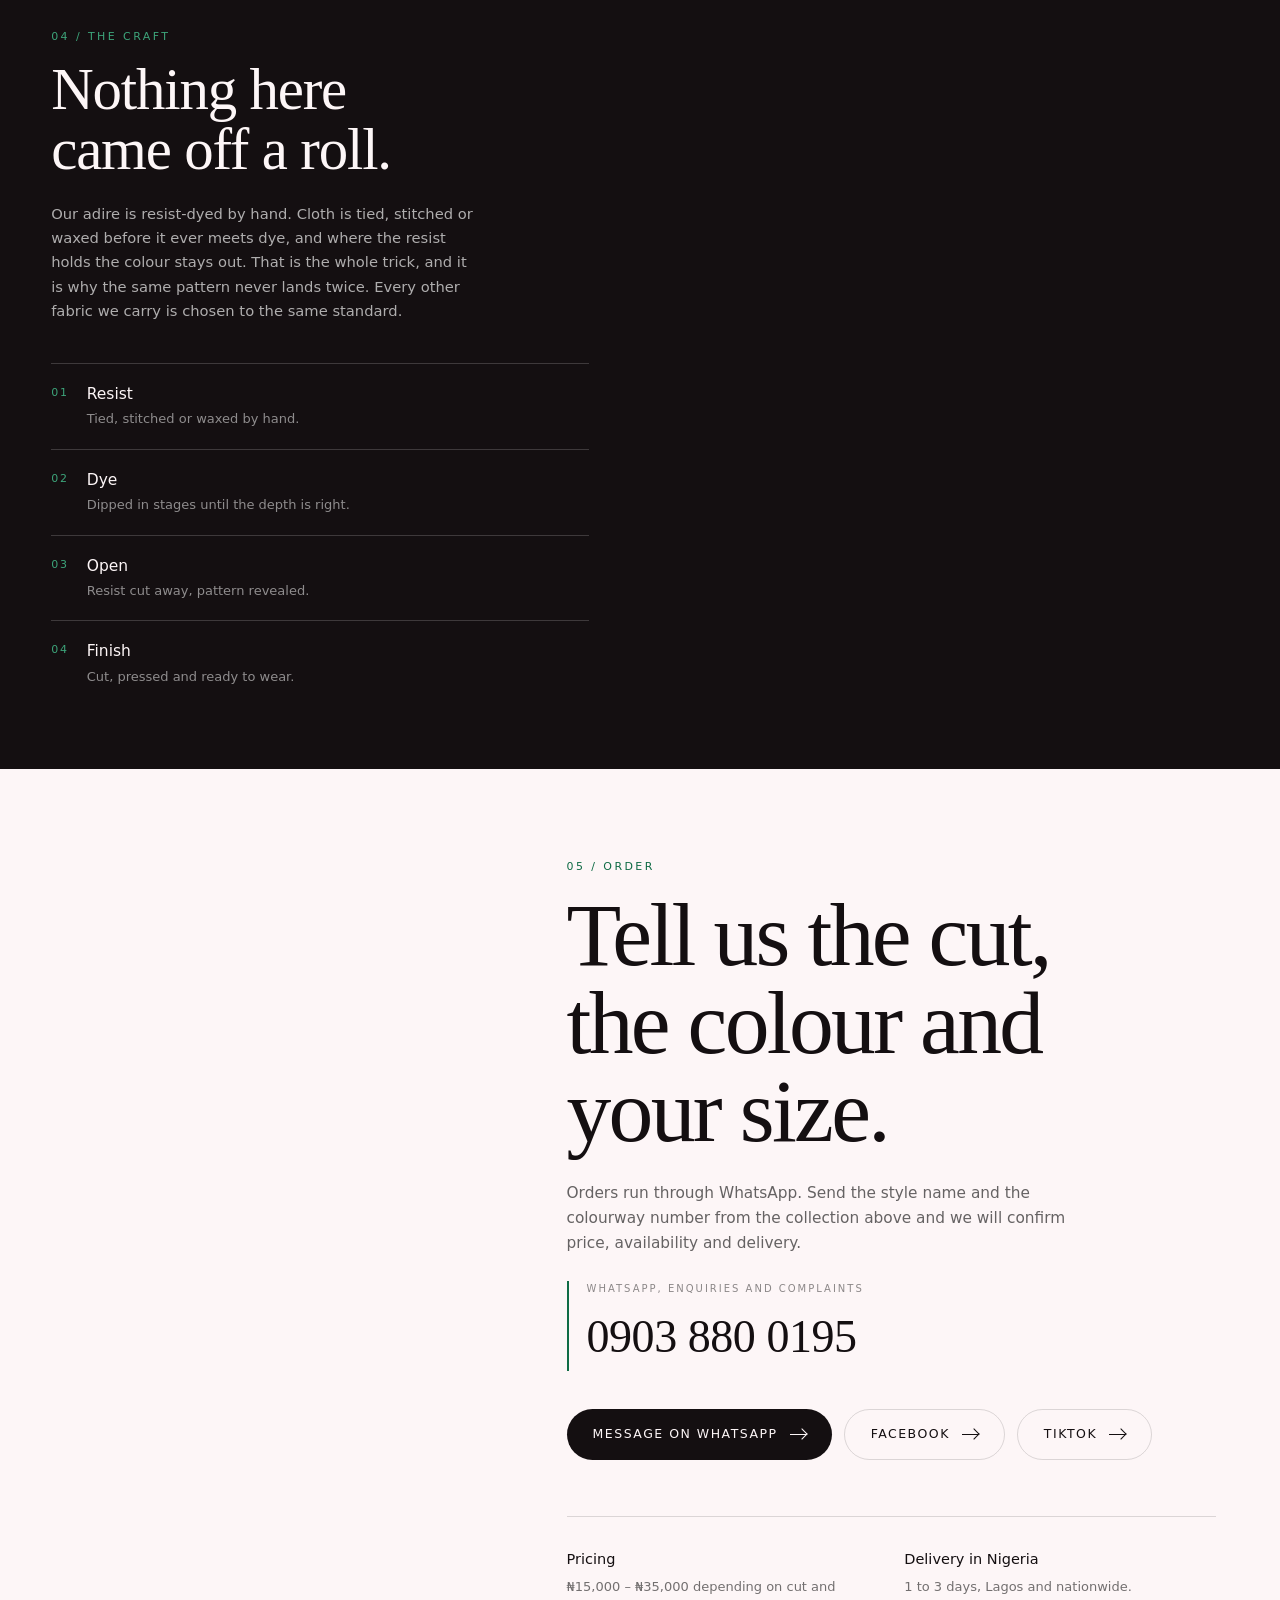
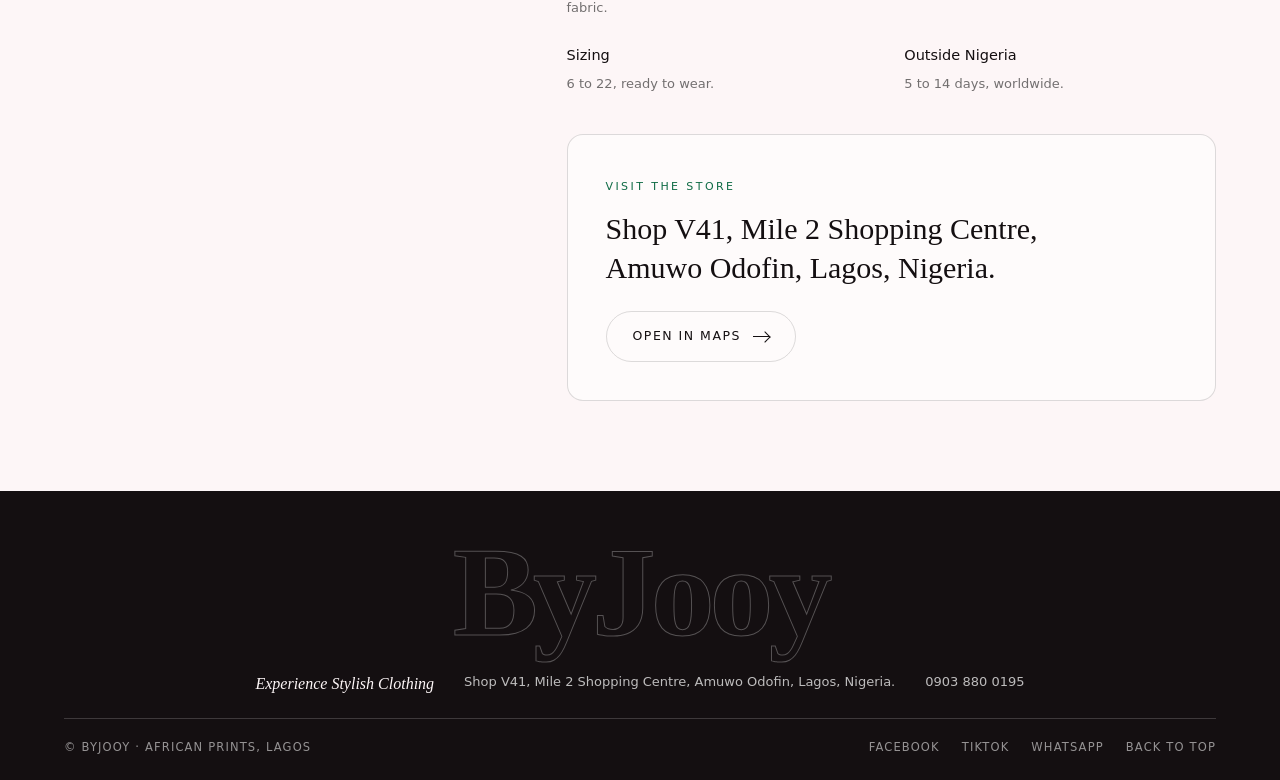
==== commit 564db9b7: "fix: link previews on WhatsApp and Facebook The preview was broken twice over. og:image pointed at a" ====
--- a/index.html
+++ b/index.html
@@ -5,13 +5,30 @@
 <meta name="viewport" content="width=device-width, initial-scale=1, viewport-fit=cover">
 <title>ByJooy · African Prints, Lagos</title>
 <meta name="description" content="ByJooy, Experience Stylish Clothing. African prints, adire, Ankara, silk and crepe at Mile 2 Shopping Centre, Amuwo Odofin, Lagos. Two-piece sets, boubous, gowns and jumpsuits, ready to wear in sizes 6 to 22.">
-<meta name="theme-color" content="#0A0A0B">
-
-<meta property="og:title" content="ByJooy · African Prints, Lagos">
-<meta property="og:description" content="African prints, beautifully crafted. Ready to wear, sizes 6 to 22.">
+<meta name="theme-color" content="#FDF6F7">
+
+<!-- Link previews on WhatsApp, Facebook and the rest. These URLs have to be
+     absolute: a relative path is simply ignored, which is why nothing was
+     appearing before. JPEG rather than WebP, which WhatsApp handles poorly. -->
+<meta property="og:site_name" content="ByJooy">
+<meta property="og:title" content="ByJooy &middot; African Prints, Lagos">
+<meta property="og:description" content="Experience Stylish Clothing. Adire, Ankara, silk and crepe, ready to wear in sizes 6 to 22. Mile 2 Shopping Centre, Amuwo Odofin, Lagos.">
 <meta property="og:type" content="website">
-<meta property="og:image" content="assets/img/adire-asoke-2-piece-set/adire-asoke-2-piece-set-1.jpg">
-
+<meta property="og:url" content="https://byjooyclothing.com/">
+<meta property="og:locale" content="en_NG">
+<meta property="og:image" content="https://byjooyclothing.com/share.jpg">
+<meta property="og:image:secure_url" content="https://byjooyclothing.com/share.jpg">
+<meta property="og:image:type" content="image/jpeg">
+<meta property="og:image:width" content="1200">
+<meta property="og:image:height" content="630">
+<meta property="og:image:alt" content="A ByJooy piece rising out of roses and water">
+
+<meta name="twitter:card" content="summary_large_image">
+<meta name="twitter:title" content="ByJooy &middot; African Prints, Lagos">
+<meta name="twitter:description" content="Experience Stylish Clothing. Adire, Ankara, silk and crepe, ready to wear in sizes 6 to 22.">
+<meta name="twitter:image" content="https://byjooyclothing.com/share.jpg">
+
+<link rel="canonical" href="https://byjooyclothing.com/">
 <link rel="icon" href="favicon.svg" type="image/svg+xml">
 <link rel="icon" href="favicon-32.png" sizes="32x32">
 <link rel="apple-touch-icon" href="apple-touch-icon.png">
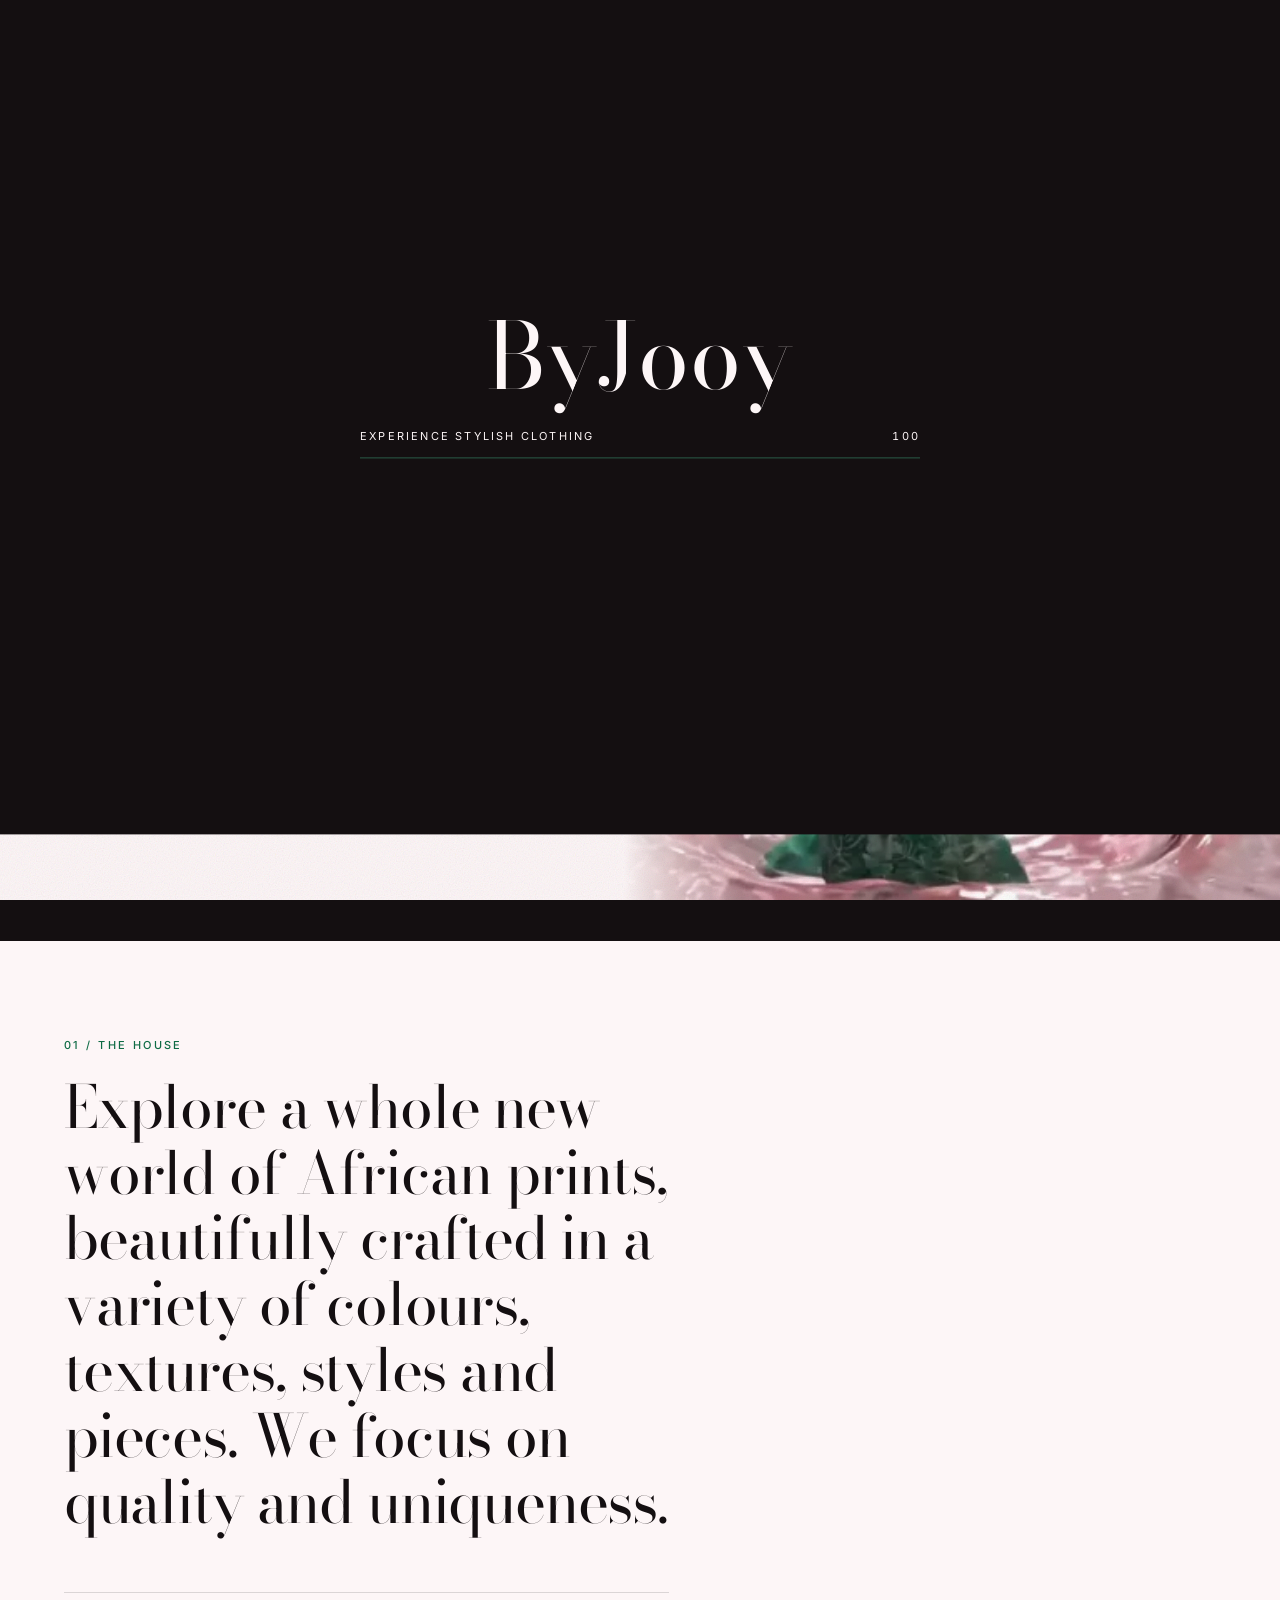
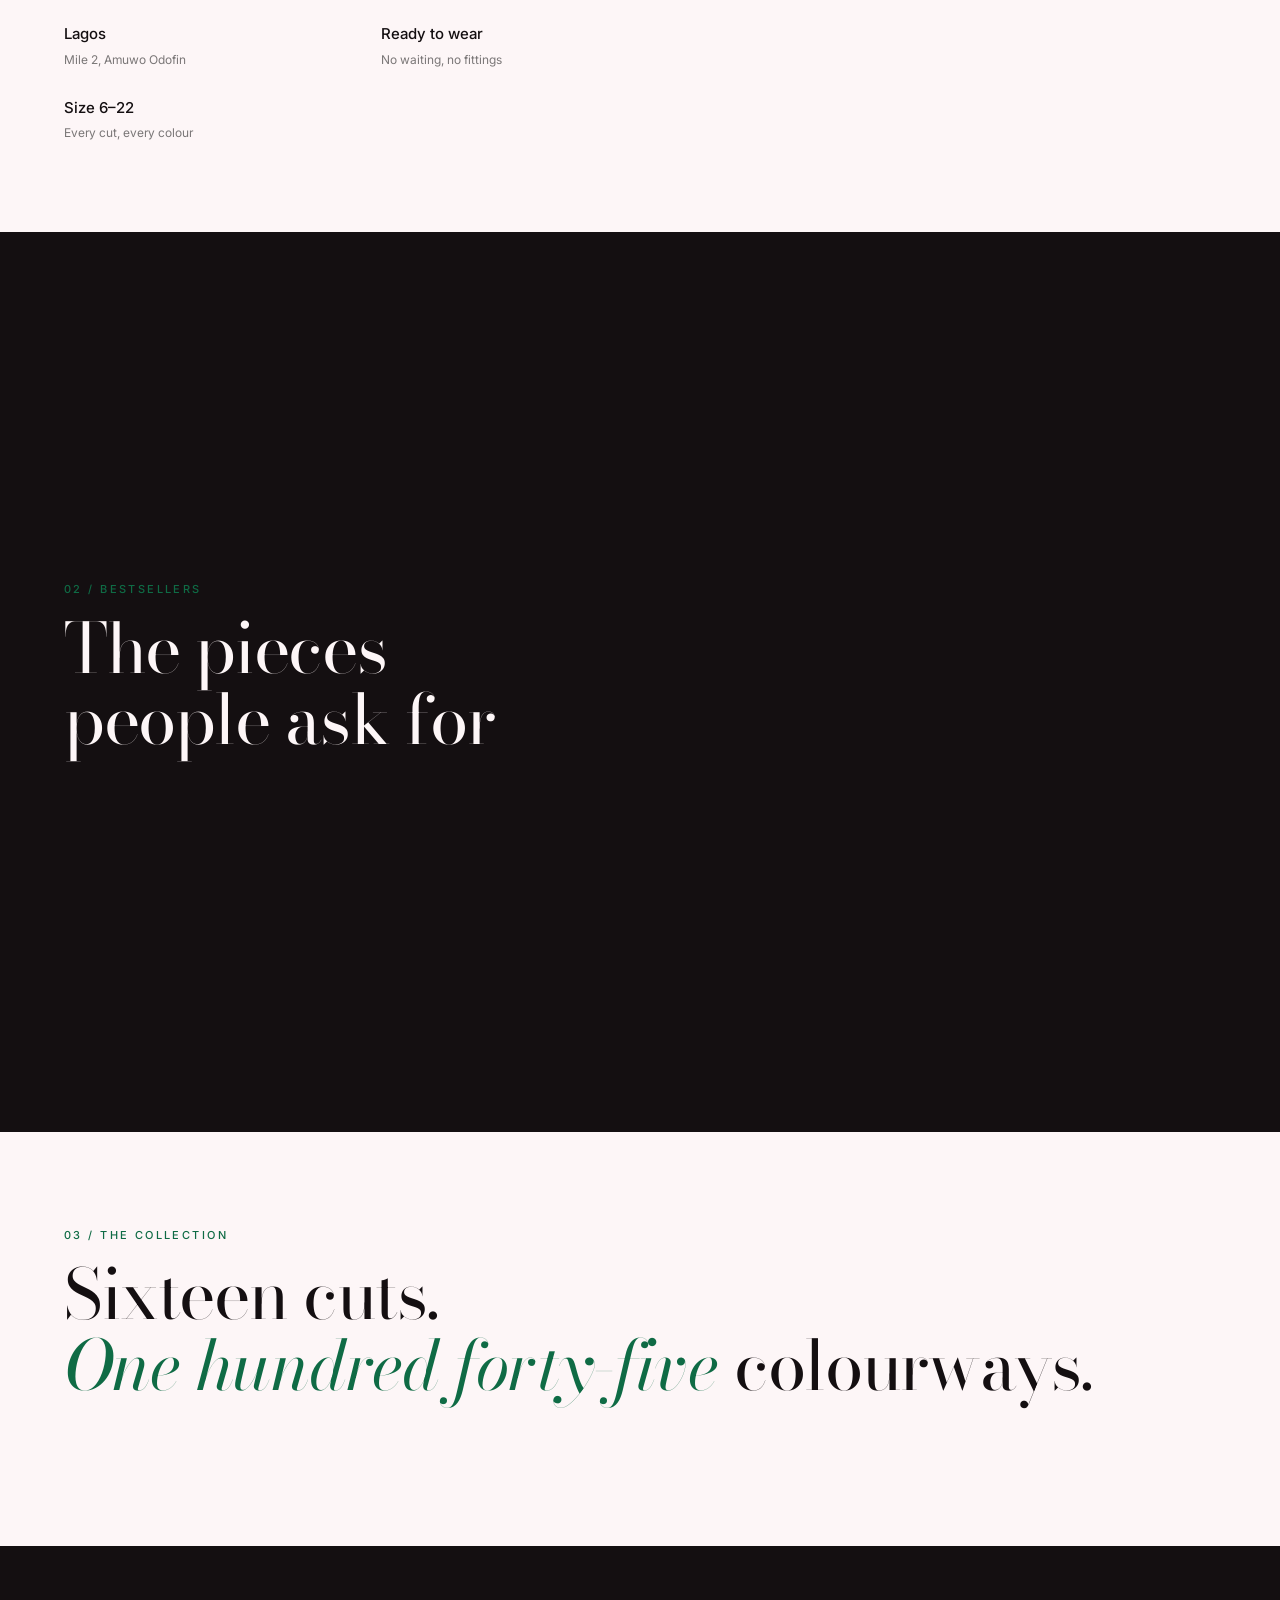
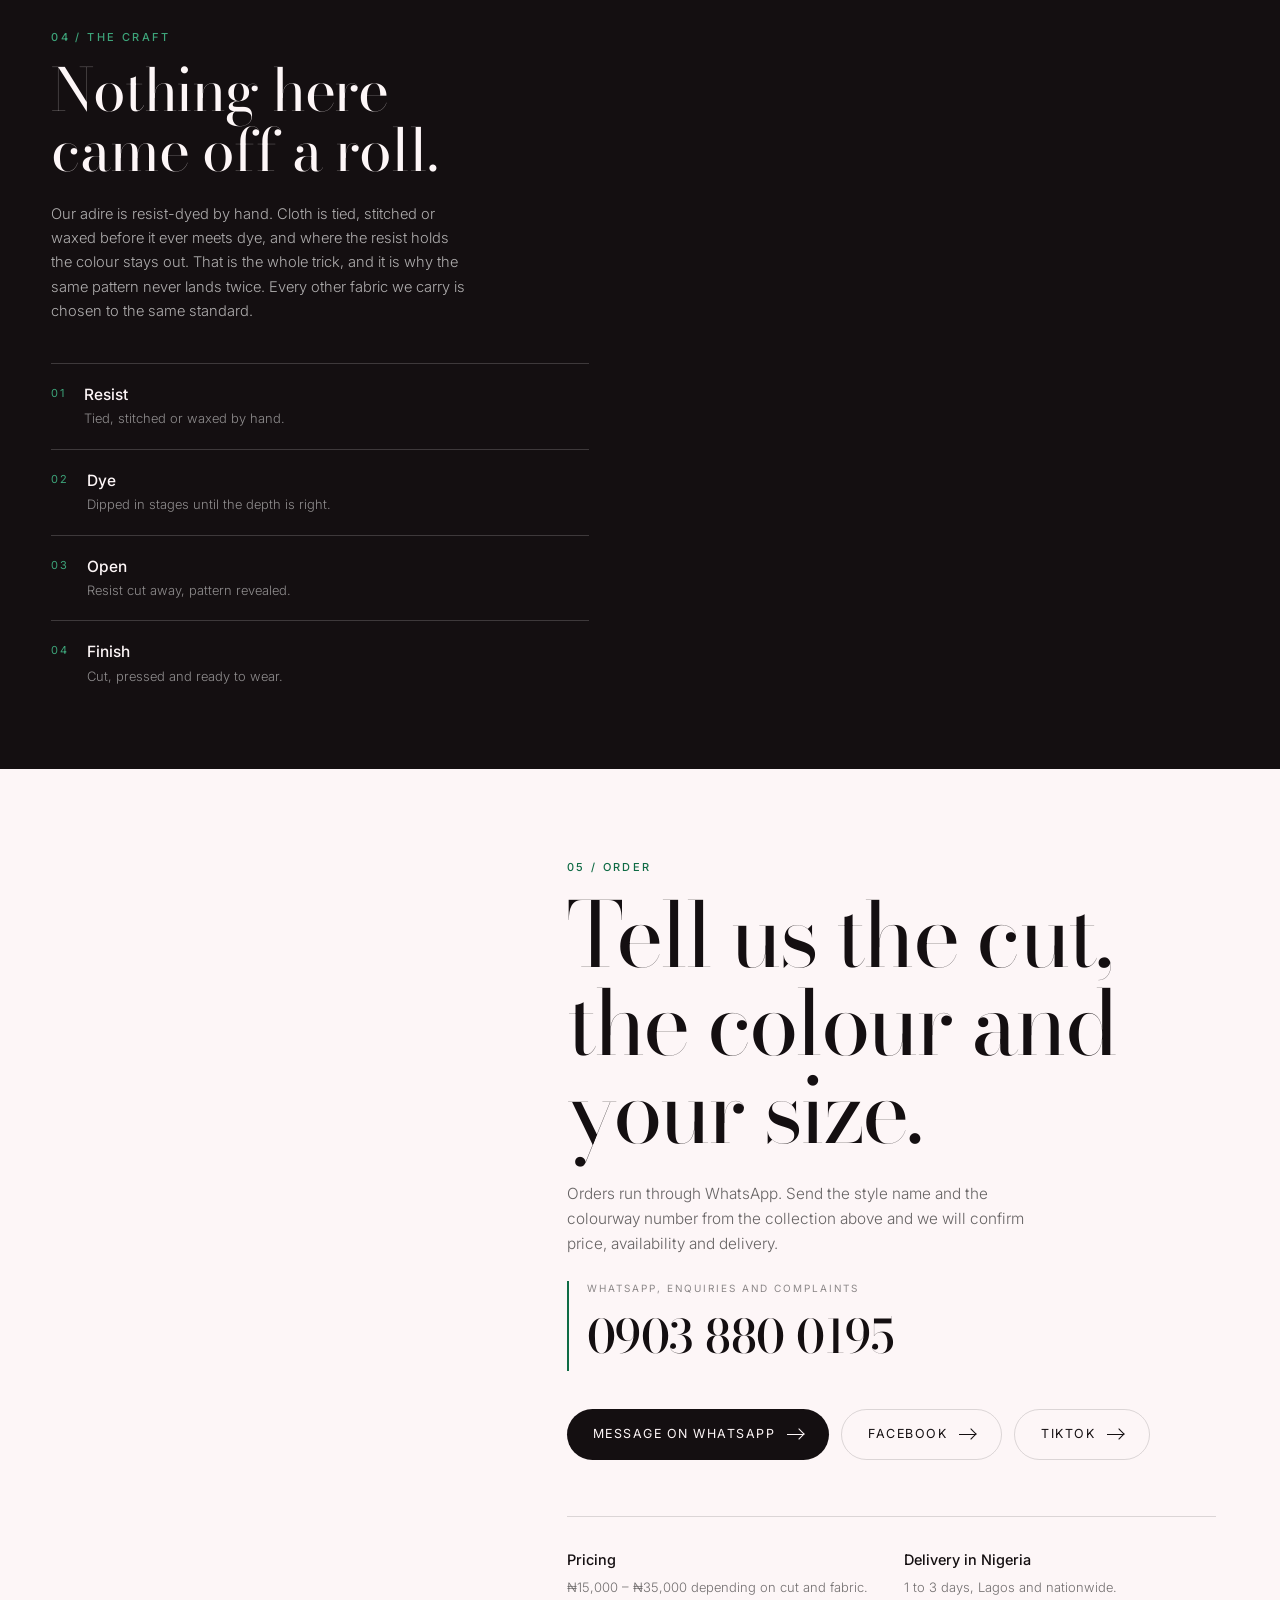
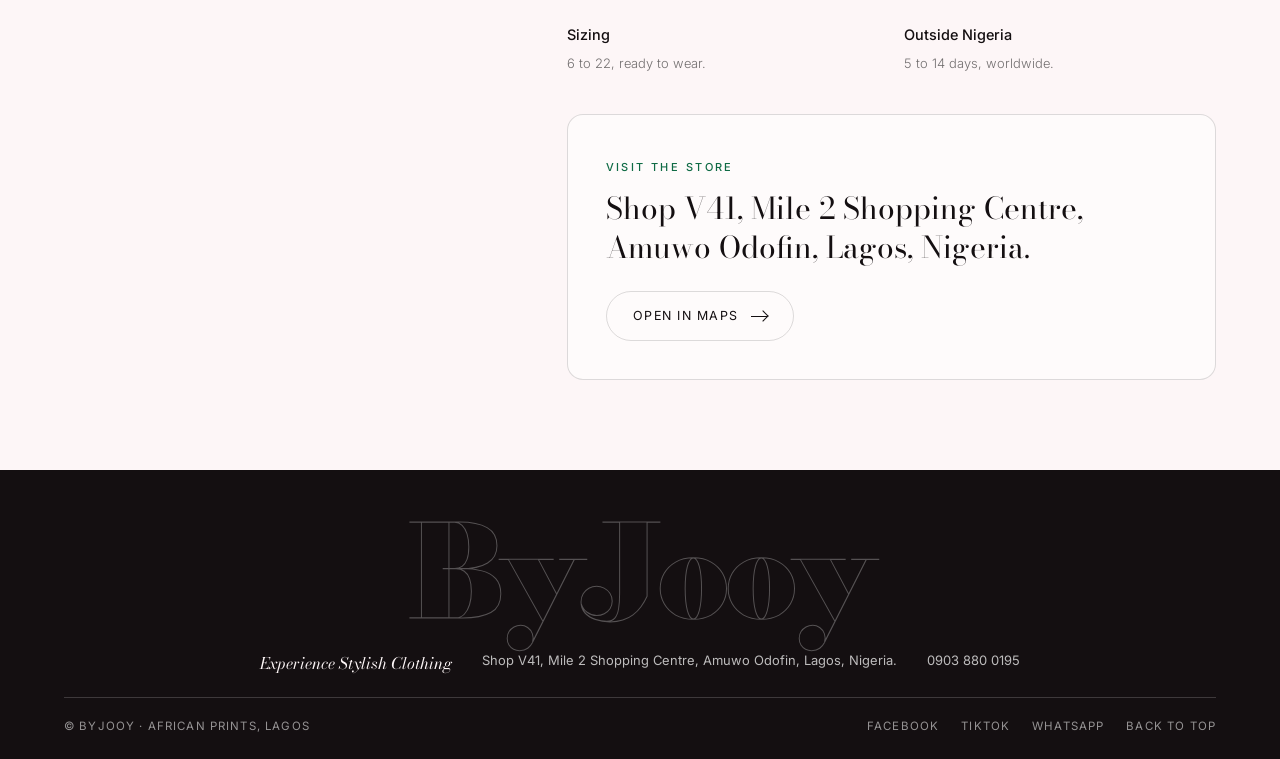
==== commit dea4b06a: "fix: version the font stylesheet link Pages caches CSS for ten minutes, so after the subsetting chan" ====
--- a/index.html
+++ b/index.html
@@ -33,7 +33,7 @@
 <link rel="icon" href="favicon-32.png" sizes="32x32">
 <link rel="apple-touch-icon" href="apple-touch-icon.png">
 <link rel="preload" as="image" href="assets/video/hero-poster.webp" fetchpriority="high">
-<link rel="stylesheet" href="assets/fonts/fonts.css">
+<link rel="stylesheet" href="assets/fonts/fonts.css?v=2">
 <link rel="stylesheet" href="assets/css/style.css">
 
 <script type="application/ld+json">
--- a/assets/fonts/fonts.css
+++ b/assets/fonts/fonts.css
@@ -1,135 +1,39 @@
-/* math */
+/* ============================================================
+   ByJooy - typefaces
+
+   Subset from the upstream Google Fonts originals to the characters
+   this site actually renders: basic latin, the latin-1 block for the
+   middot, times and copyright signs, general punctuation, and the
+   naira sign. Replaces the 15 files Google serves, of which 4 came
+   down on every phone, with 3.
+
+   Bodoni keeps its optical size axis because it runs from 11px labels
+   to 100px headlines and the hairlines need to adapt. Inter is pinned
+   at 16, which is where it is always used here.
+
+   Rebuild with the commands in README.
+   ============================================================ */
+
+@font-face {
+  font-family: 'Bodoni Moda';
+  font-style: normal;
+  font-weight: 400 900;
+  font-display: swap;
+  src: url('bodoni.woff2') format('woff2');
+}
+
 @font-face {
   font-family: 'Bodoni Moda';
   font-style: italic;
   font-weight: 400 900;
   font-display: swap;
-  src: url(bodonimoda-aFTS7PxzY382XsXX63LUYJSPeNbcW2BO.woff2) format('woff2');
-  unicode-range: U+0302-0303, U+0305, U+0307-0308, U+0310, U+0312, U+0315, U+031A, U+0326-0327, U+032C, U+032F-0330, U+0332-0333, U+0338, U+033A, U+0346, U+034D, U+0391-03A1, U+03A3-03A9, U+03B1-03C9, U+03D1, U+03D5-03D6, U+03F0-03F1, U+03F4-03F5, U+2016-2017, U+2034-2038, U+203C, U+2040, U+2043, U+2047, U+2050, U+2057, U+205F, U+2070-2071, U+2074-209F, U+20D0-20DC, U+20E1, U+20E5-20EF, U+2100-2112, U+2114-2115, U+2117-2121, U+2123-214F, U+2190, U+2192, U+2194-21AE, U+21B0-21E5, U+21F1-21F2, U+21F4-2211, U+2213-2214, U+2216-22FF, U+2308-230B, U+2310, U+2319, U+231C-2321, U+2336-237A, U+237C, U+2395, U+239B-23B7, U+23D0, U+23DC-23E1, U+2474-2475, U+25AF, U+25B3, U+25B7, U+25BD, U+25C1, U+25CA, U+25CC, U+25FB, U+266D-266F, U+27C0-27FF, U+2900-2AFF, U+2B0E-2B11, U+2B30-2B4C, U+2BFE, U+3030, U+FF5B, U+FF5D, U+1D400-1D7FF, U+1EE00-1EEFF;
+  src: url('bodoni-italic.woff2') format('woff2');
 }
-/* symbols */
-@font-face {
-  font-family: 'Bodoni Moda';
-  font-style: italic;
-  font-weight: 400 900;
-  font-display: swap;
-  src: url(bodonimoda-aFTS7PxzY382XsXX63LUYJSPeMTcW2BO.woff2) format('woff2');
-  unicode-range: U+0001-000C, U+000E-001F, U+007F-009F, U+20DD-20E0, U+20E2-20E4, U+2150-218F, U+2190, U+2192, U+2194-2199, U+21AF, U+21E6-21F0, U+21F3, U+2218-2219, U+2299, U+22C4-22C6, U+2300-243F, U+2440-244A, U+2460-24FF, U+25A0-27BF, U+2800-28FF, U+2921-2922, U+2981, U+29BF, U+29EB, U+2B00-2BFF, U+4DC0-4DFF, U+FFF9-FFFB, U+10140-1018E, U+10190-1019C, U+101A0, U+101D0-101FD, U+102E0-102FB, U+10E60-10E7E, U+1D2C0-1D2D3, U+1D2E0-1D37F, U+1F000-1F0FF, U+1F100-1F1AE, U+1F1E6-1F1FF, U+1F30D-1F30F, U+1F315, U+1F31C, U+1F31E, U+1F320-1F32C, U+1F336, U+1F378, U+1F37D, U+1F382, U+1F393-1F39F, U+1F3A7-1F3A8, U+1F3AC-1F3AF, U+1F3C2, U+1F3C4-1F3C6, U+1F3CA-1F3CE, U+1F3D4-1F3E0, U+1F3ED, U+1F3F1-1F3F3, U+1F3F5-1F3F7, U+1F408, U+1F415, U+1F41F, U+1F426, U+1F43F, U+1F441-1F442, U+1F444, U+1F446-1F449, U+1F44C-1F44E, U+1F453, U+1F46A, U+1F47D, U+1F4A3, U+1F4B0, U+1F4B3, U+1F4B9, U+1F4BB, U+1F4BF, U+1F4C8-1F4CB, U+1F4D6, U+1F4DA, U+1F4DF, U+1F4E3-1F4E6, U+1F4EA-1F4ED, U+1F4F7, U+1F4F9-1F4FB, U+1F4FD-1F4FE, U+1F503, U+1F507-1F50B, U+1F50D, U+1F512-1F513, U+1F53E-1F54A, U+1F54F-1F5FA, U+1F610, U+1F650-1F67F, U+1F687, U+1F68D, U+1F691, U+1F694, U+1F698, U+1F6AD, U+1F6B2, U+1F6B9-1F6BA, U+1F6BC, U+1F6C6-1F6CF, U+1F6D3-1F6D7, U+1F6E0-1F6EA, U+1F6F0-1F6F3, U+1F6F7-1F6FC, U+1F700-1F80B, U+1F810-1F847, U+1F850-1F859, U+1F860-1F887, U+1F890-1F8AD, U+1F8B0-1F8BB, U+1F8C0-1F8C1, U+1F8D0-1F8D8, U+1F900-1F90B, U+1F93B, U+1F946, U+1F984, U+1F996, U+1F9E9, U+1FA00-1FA6F, U+1FA70-1FA7C, U+1FA80-1FAC6, U+1FAC8, U+1FACC-1FADD, U+1FADF-1FAEB, U+1FAEF-1FAFA, U+1FB00-1FBFF;
-}
-/* latin-ext */
-@font-face {
-  font-family: 'Bodoni Moda';
-  font-style: italic;
-  font-weight: 400 900;
-  font-display: swap;
-  src: url(bodonimoda-aFTS7PxzY382XsXX63LUYJSPeKTcW2BO.woff2) format('woff2');
-  unicode-range: U+0100-02BA, U+02BD-02C5, U+02C7-02CC, U+02CE-02D7, U+02DD-02FF, U+0304, U+0308, U+0329, U+1D00-1DBF, U+1E00-1E9F, U+1EF2-1EFF, U+2020, U+20A0-20AB, U+20AD-20C4, U+2113, U+2C60-2C7F, U+A720-A7FF;
-}
-/* latin */
-@font-face {
-  font-family: 'Bodoni Moda';
-  font-style: italic;
-  font-weight: 400 900;
-  font-display: swap;
-  src: url(bodonimoda-aFTS7PxzY382XsXX63LUYJSPeKrcWw.woff2) format('woff2');
-  unicode-range: U+0000-00FF, U+0131, U+0152-0153, U+02BB-02BC, U+02C6, U+02DA, U+02DC, U+0304, U+0308, U+0329, U+2000-206F, U+20AC, U+2122, U+2191, U+2193, U+2212, U+2215, U+FEFF, U+FFFD;
-}
-/* math */
-@font-face {
-  font-family: 'Bodoni Moda';
-  font-style: normal;
-  font-weight: 400 900;
-  font-display: swap;
-  src: url(bodonimoda-aFTQ7PxzY382XsXX63LUYJT2SKjEXw.woff2) format('woff2');
-  unicode-range: U+0302-0303, U+0305, U+0307-0308, U+0310, U+0312, U+0315, U+031A, U+0326-0327, U+032C, U+032F-0330, U+0332-0333, U+0338, U+033A, U+0346, U+034D, U+0391-03A1, U+03A3-03A9, U+03B1-03C9, U+03D1, U+03D5-03D6, U+03F0-03F1, U+03F4-03F5, U+2016-2017, U+2034-2038, U+203C, U+2040, U+2043, U+2047, U+2050, U+2057, U+205F, U+2070-2071, U+2074-209F, U+20D0-20DC, U+20E1, U+20E5-20EF, U+2100-2112, U+2114-2115, U+2117-2121, U+2123-214F, U+2190, U+2192, U+2194-21AE, U+21B0-21E5, U+21F1-21F2, U+21F4-2211, U+2213-2214, U+2216-22FF, U+2308-230B, U+2310, U+2319, U+231C-2321, U+2336-237A, U+237C, U+2395, U+239B-23B7, U+23D0, U+23DC-23E1, U+2474-2475, U+25AF, U+25B3, U+25B7, U+25BD, U+25C1, U+25CA, U+25CC, U+25FB, U+266D-266F, U+27C0-27FF, U+2900-2AFF, U+2B0E-2B11, U+2B30-2B4C, U+2BFE, U+3030, U+FF5B, U+FF5D, U+1D400-1D7FF, U+1EE00-1EEFF;
-}
-/* symbols */
-@font-face {
-  font-family: 'Bodoni Moda';
-  font-style: normal;
-  font-weight: 400 900;
-  font-display: swap;
-  src: url(bodonimoda-aFTQ7PxzY382XsXX63LUYJTkSKjEXw.woff2) format('woff2');
-  unicode-range: U+0001-000C, U+000E-001F, U+007F-009F, U+20DD-20E0, U+20E2-20E4, U+2150-218F, U+2190, U+2192, U+2194-2199, U+21AF, U+21E6-21F0, U+21F3, U+2218-2219, U+2299, U+22C4-22C6, U+2300-243F, U+2440-244A, U+2460-24FF, U+25A0-27BF, U+2800-28FF, U+2921-2922, U+2981, U+29BF, U+29EB, U+2B00-2BFF, U+4DC0-4DFF, U+FFF9-FFFB, U+10140-1018E, U+10190-1019C, U+101A0, U+101D0-101FD, U+102E0-102FB, U+10E60-10E7E, U+1D2C0-1D2D3, U+1D2E0-1D37F, U+1F000-1F0FF, U+1F100-1F1AE, U+1F1E6-1F1FF, U+1F30D-1F30F, U+1F315, U+1F31C, U+1F31E, U+1F320-1F32C, U+1F336, U+1F378, U+1F37D, U+1F382, U+1F393-1F39F, U+1F3A7-1F3A8, U+1F3AC-1F3AF, U+1F3C2, U+1F3C4-1F3C6, U+1F3CA-1F3CE, U+1F3D4-1F3E0, U+1F3ED, U+1F3F1-1F3F3, U+1F3F5-1F3F7, U+1F408, U+1F415, U+1F41F, U+1F426, U+1F43F, U+1F441-1F442, U+1F444, U+1F446-1F449, U+1F44C-1F44E, U+1F453, U+1F46A, U+1F47D, U+1F4A3, U+1F4B0, U+1F4B3, U+1F4B9, U+1F4BB, U+1F4BF, U+1F4C8-1F4CB, U+1F4D6, U+1F4DA, U+1F4DF, U+1F4E3-1F4E6, U+1F4EA-1F4ED, U+1F4F7, U+1F4F9-1F4FB, U+1F4FD-1F4FE, U+1F503, U+1F507-1F50B, U+1F50D, U+1F512-1F513, U+1F53E-1F54A, U+1F54F-1F5FA, U+1F610, U+1F650-1F67F, U+1F687, U+1F68D, U+1F691, U+1F694, U+1F698, U+1F6AD, U+1F6B2, U+1F6B9-1F6BA, U+1F6BC, U+1F6C6-1F6CF, U+1F6D3-1F6D7, U+1F6E0-1F6EA, U+1F6F0-1F6F3, U+1F6F7-1F6FC, U+1F700-1F80B, U+1F810-1F847, U+1F850-1F859, U+1F860-1F887, U+1F890-1F8AD, U+1F8B0-1F8BB, U+1F8C0-1F8C1, U+1F8D0-1F8D8, U+1F900-1F90B, U+1F93B, U+1F946, U+1F984, U+1F996, U+1F9E9, U+1FA00-1FA6F, U+1FA70-1FA7C, U+1FA80-1FAC6, U+1FAC8, U+1FACC-1FADD, U+1FADF-1FAEB, U+1FAEF-1FAFA, U+1FB00-1FBFF;
-}
-/* latin-ext */
-@font-face {
-  font-family: 'Bodoni Moda';
-  font-style: normal;
-  font-weight: 400 900;
-  font-display: swap;
-  src: url(bodonimoda-aFTQ7PxzY382XsXX63LUYJSESKjEXw.woff2) format('woff2');
-  unicode-range: U+0100-02BA, U+02BD-02C5, U+02C7-02CC, U+02CE-02D7, U+02DD-02FF, U+0304, U+0308, U+0329, U+1D00-1DBF, U+1E00-1E9F, U+1EF2-1EFF, U+2020, U+20A0-20AB, U+20AD-20C4, U+2113, U+2C60-2C7F, U+A720-A7FF;
-}
-/* latin */
-@font-face {
-  font-family: 'Bodoni Moda';
-  font-style: normal;
-  font-weight: 400 900;
-  font-display: swap;
-  src: url(bodonimoda-aFTQ7PxzY382XsXX63LUYJSKSKg.woff2) format('woff2');
-  unicode-range: U+0000-00FF, U+0131, U+0152-0153, U+02BB-02BC, U+02C6, U+02DA, U+02DC, U+0304, U+0308, U+0329, U+2000-206F, U+20AC, U+2122, U+2191, U+2193, U+2212, U+2215, U+FEFF, U+FFFD;
-}
-/* cyrillic-ext */
+
 @font-face {
   font-family: 'Inter';
   font-style: normal;
   font-weight: 300 600;
   font-display: swap;
-  src: url(inter-UcC73FwrK3iLTeHuS_nVMrMxCp50SjIa2JL7SUc.woff2) format('woff2');
-  unicode-range: U+0460-052F, U+1C80-1C8A, U+20B4, U+2DE0-2DFF, U+A640-A69F, U+FE2E-FE2F;
+  src: url('inter.woff2') format('woff2');
 }
-/* cyrillic */
-@font-face {
-  font-family: 'Inter';
-  font-style: normal;
-  font-weight: 300 600;
-  font-display: swap;
-  src: url(inter-UcC73FwrK3iLTeHuS_nVMrMxCp50SjIa0ZL7SUc.woff2) format('woff2');
-  unicode-range: U+0301, U+0400-045F, U+0490-0491, U+04B0-04B1, U+2116;
-}
-/* greek-ext */
-@font-face {
-  font-family: 'Inter';
-  font-style: normal;
-  font-weight: 300 600;
-  font-display: swap;
-  src: url(inter-UcC73FwrK3iLTeHuS_nVMrMxCp50SjIa2ZL7SUc.woff2) format('woff2');
-  unicode-range: U+1F00-1FFF;
-}
-/* greek */
-@font-face {
-  font-family: 'Inter';
-  font-style: normal;
-  font-weight: 300 600;
-  font-display: swap;
-  src: url(inter-UcC73FwrK3iLTeHuS_nVMrMxCp50SjIa1pL7SUc.woff2) format('woff2');
-  unicode-range: U+0370-0377, U+037A-037F, U+0384-038A, U+038C, U+038E-03A1, U+03A3-03FF;
-}
-/* vietnamese */
-@font-face {
-  font-family: 'Inter';
-  font-style: normal;
-  font-weight: 300 600;
-  font-display: swap;
-  src: url(inter-UcC73FwrK3iLTeHuS_nVMrMxCp50SjIa2pL7SUc.woff2) format('woff2');
-  unicode-range: U+0102-0103, U+0110-0111, U+0128-0129, U+0168-0169, U+01A0-01A1, U+01AF-01B0, U+0300-0301, U+0303-0304, U+0308-0309, U+0323, U+0329, U+1EA0-1EF9, U+20AB;
-}
-/* latin-ext */
-@font-face {
-  font-family: 'Inter';
-  font-style: normal;
-  font-weight: 300 600;
-  font-display: swap;
-  src: url(inter-UcC73FwrK3iLTeHuS_nVMrMxCp50SjIa25L7SUc.woff2) format('woff2');
-  unicode-range: U+0100-02BA, U+02BD-02C5, U+02C7-02CC, U+02CE-02D7, U+02DD-02FF, U+0304, U+0308, U+0329, U+1D00-1DBF, U+1E00-1E9F, U+1EF2-1EFF, U+2020, U+20A0-20AB, U+20AD-20C4, U+2113, U+2C60-2C7F, U+A720-A7FF;
-}
-/* latin */
-@font-face {
-  font-family: 'Inter';
-  font-style: normal;
-  font-weight: 300 600;
-  font-display: swap;
-  src: url(inter-UcC73FwrK3iLTeHuS_nVMrMxCp50SjIa1ZL7.woff2) format('woff2');
-  unicode-range: U+0000-00FF, U+0131, U+0152-0153, U+02BB-02BC, U+02C6, U+02DA, U+02DC, U+0304, U+0308, U+0329, U+2000-206F, U+20AC, U+2122, U+2191, U+2193, U+2212, U+2215, U+FEFF, U+FFFD;
-}
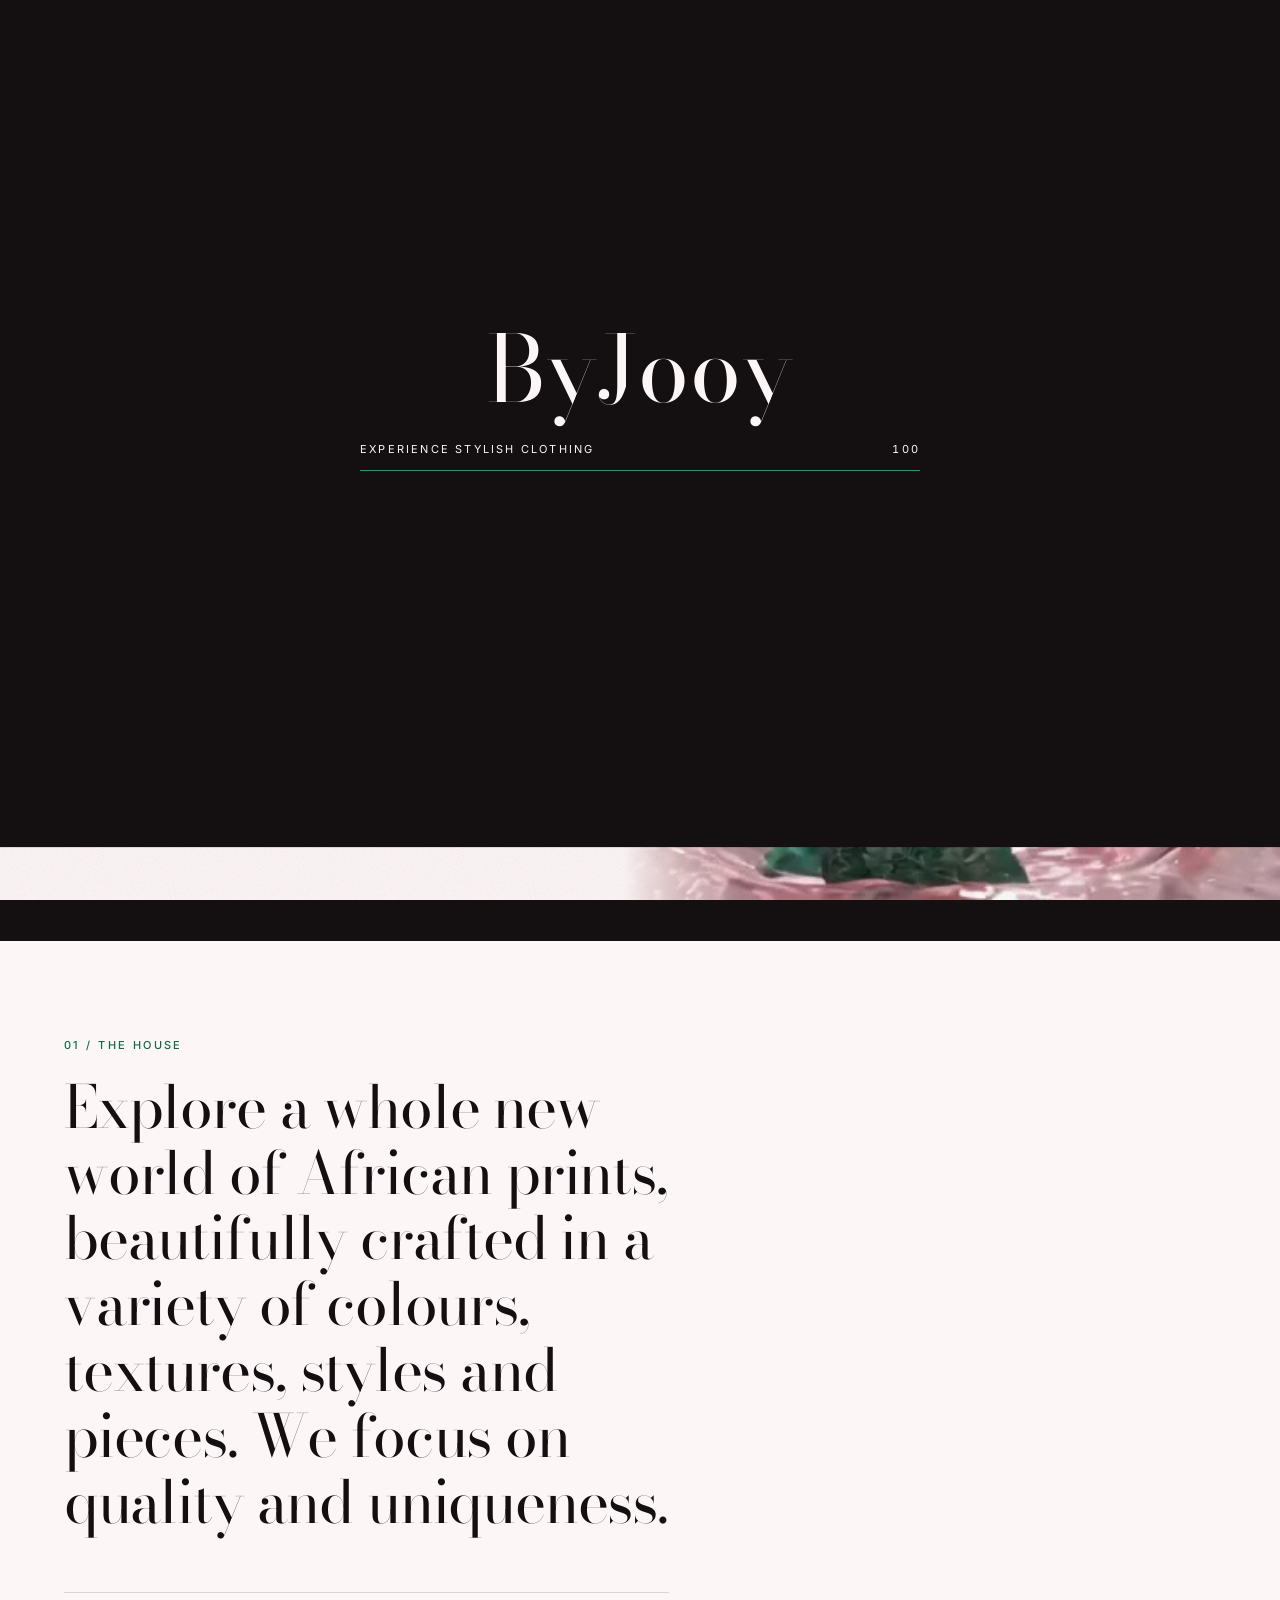
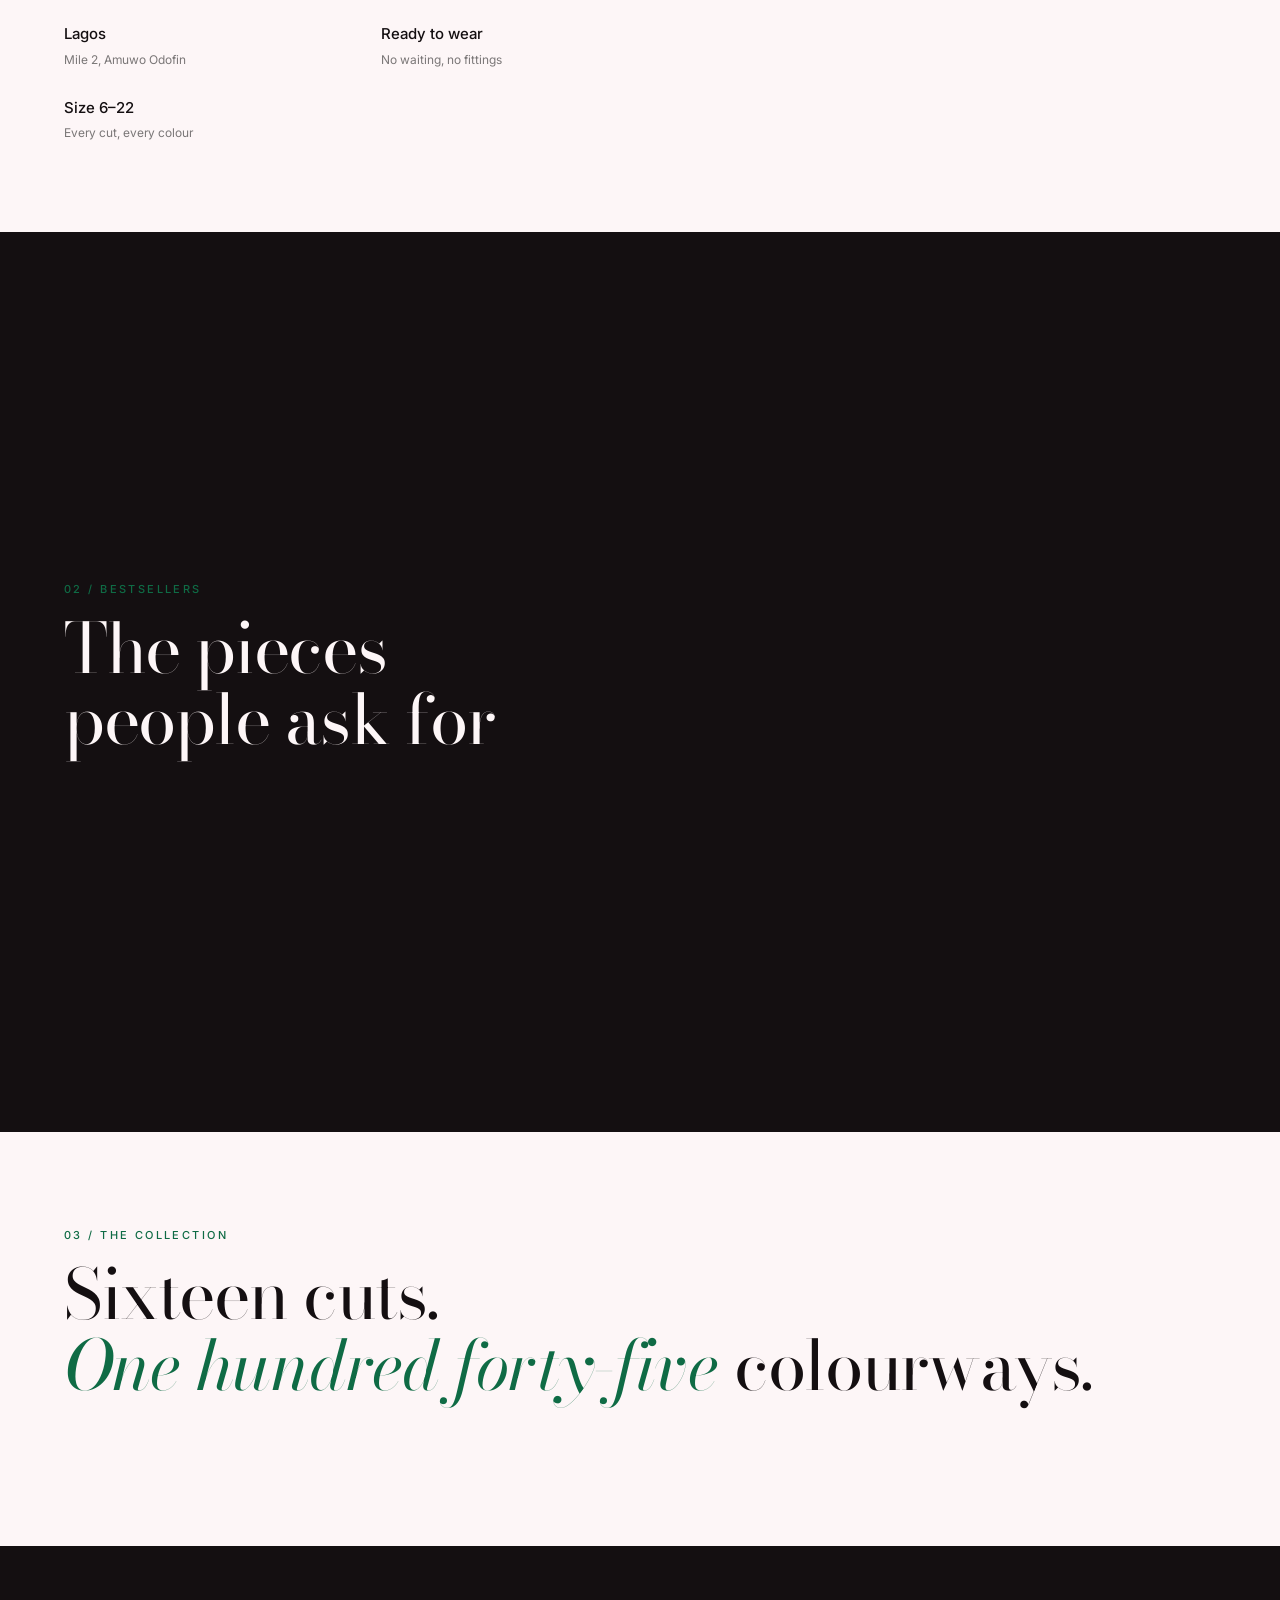
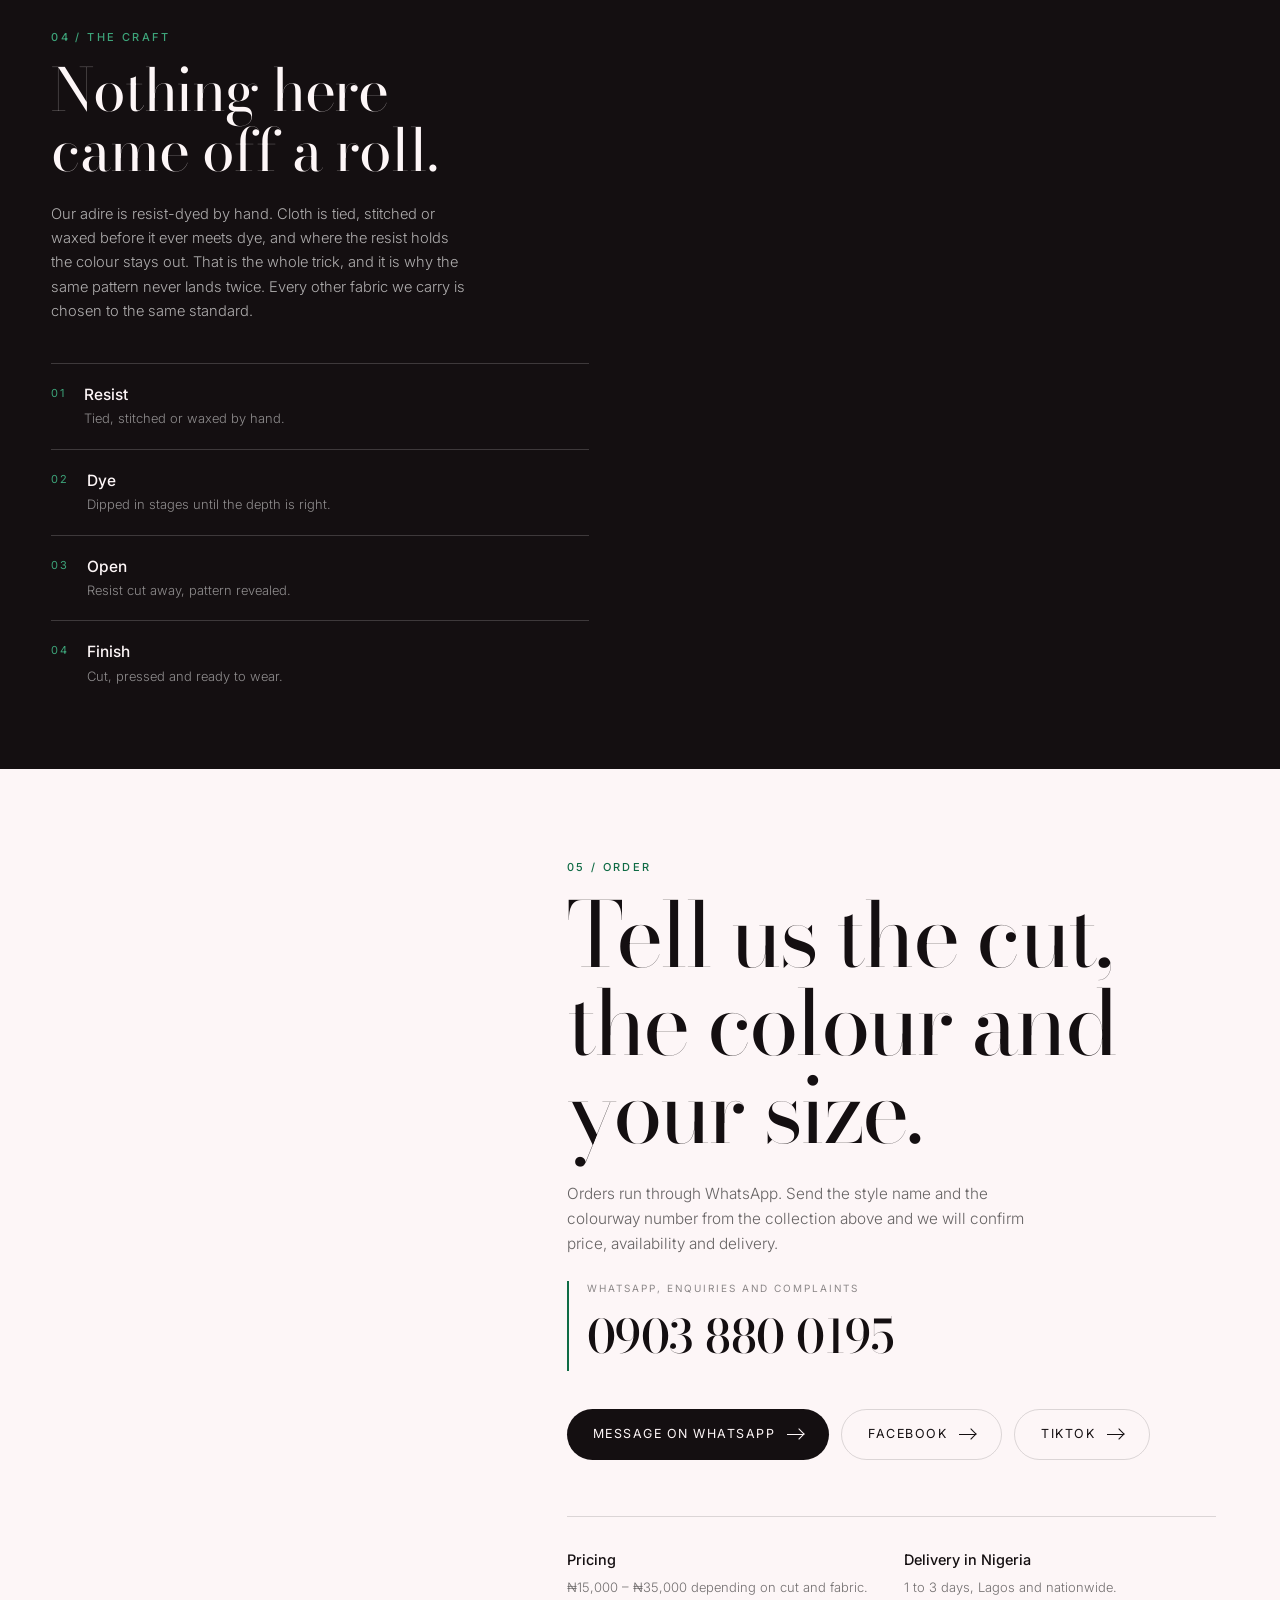
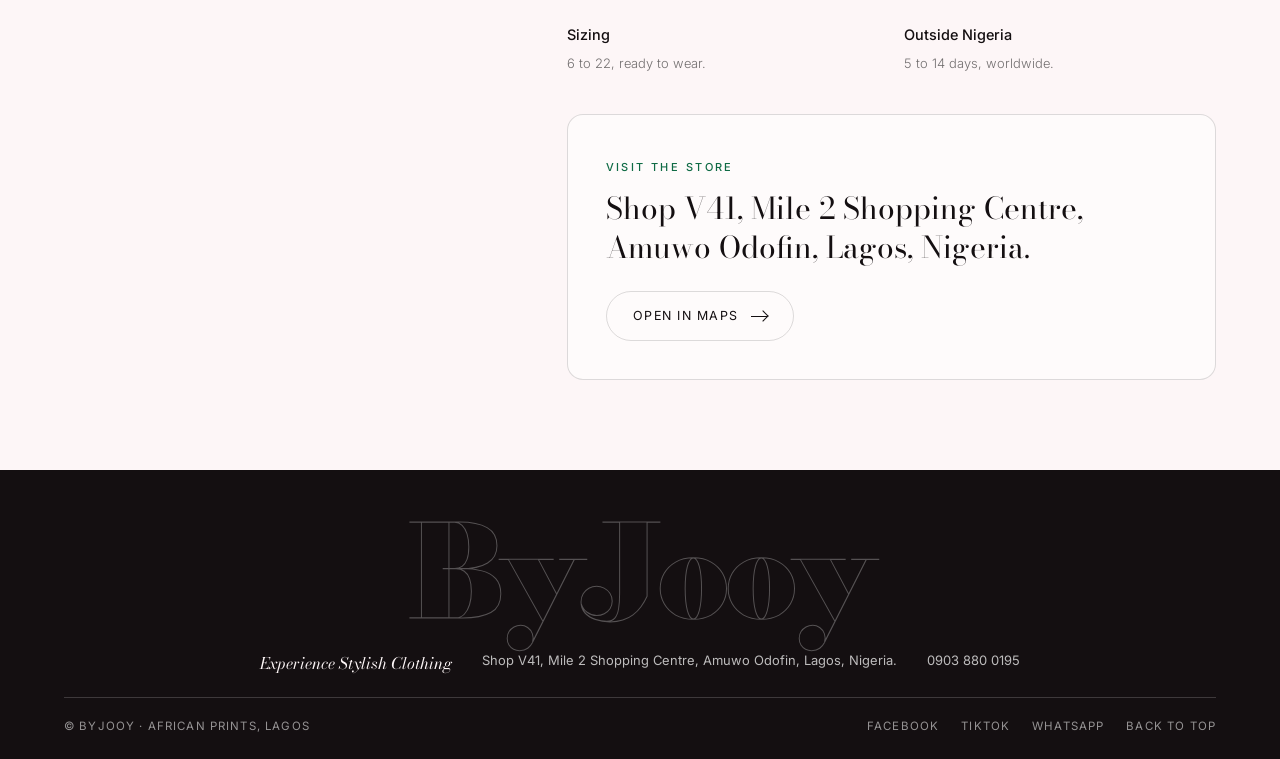
==== commit b72a45c8: "feat: recent orders popup, driven by real sales Slides in bottom left, shows the piece with its phot" ====
--- a/index.html
+++ b/index.html
@@ -88,6 +88,20 @@
 })();
 </script>
 
+<!-- Recent orders. Populated only from sales logged in Studio, so it stays
+     hidden until there are real ones. -->
+<aside class="sale" id="salePop" hidden aria-live="polite">
+  <button class="sale__x" id="saleClose" type="button" aria-label="Dismiss">&times;</button>
+  <a class="sale__link" id="saleLink" href="#collection">
+    <span class="sale__shot"><img id="saleImg" src="" alt="" width="60" height="80"></span>
+    <span class="sale__text">
+      <span class="sale__who" id="saleWho"></span>
+      <span class="sale__item" id="saleItem"></span>
+      <span class="sale__when" id="saleWhen"></span>
+    </span>
+  </a>
+</aside>
+
 <div class="grain" aria-hidden="true"></div>
 <div class="cursor" id="cursor" aria-hidden="true"><span></span></div>
 
--- a/assets/css/style.css
+++ b/assets/css/style.css
@@ -579,6 +579,7 @@
   display:block;overflow:hidden;border-radius:10px;aspect-ratio:3/4;background:var(--ink-2);
 }
 .lb__grid img{width:100%;height:100%;object-fit:cover;transition:transform .8s var(--ease)}
+.lb__grid video{width:100%;height:100%;object-fit:cover;display:block}
 .lb__grid figure:hover img{transform:scale(1.06)}
 .lb__grid figcaption{
   display:flex;align-items:center;justify-content:space-between;gap:10px;
@@ -607,3 +608,46 @@
   *{animation-duration:.001s!important;transition-duration:.001s!important}
   .rv{opacity:1;transform:none}
 }
+
+/* ============================================================
+   RECENT ORDERS
+   Only ever shows sales logged in Studio, so it stays hidden
+   until there are real ones to show.
+   ============================================================ */
+.sale{
+  position:fixed;left:var(--pad);bottom:22px;z-index:700;
+  width:min(330px,calc(100vw - 32px));
+  display:flex;align-items:stretch;
+  background:var(--bone);border:1px solid var(--line);border-radius:14px;
+  box-shadow:0 26px 54px -26px rgba(20,15,17,.45);
+  overflow:hidden;
+  transform:translateY(18px);opacity:0;pointer-events:none;
+  transition:transform .55s var(--ease),opacity .55s var(--ease);
+}
+.sale.is-on{transform:translateY(0);opacity:1;pointer-events:auto}
+.sale__link{display:flex;align-items:center;gap:12px;padding:10px;flex:1;min-width:0}
+.sale__shot{
+  flex:0 0 auto;width:52px;height:68px;border-radius:9px;overflow:hidden;
+  background:var(--bone-2);
+}
+.sale__shot img{width:100%;height:100%;object-fit:cover;display:block}
+.sale__text{display:flex;flex-direction:column;gap:2px;min-width:0}
+.sale__who{font-size:11px;letter-spacing:.1em;text-transform:uppercase;color:var(--rose-dp)}
+.sale__item{
+  font-family:var(--display);font-size:16px;line-height:1.2;
+  overflow:hidden;text-overflow:ellipsis;white-space:nowrap;
+}
+.sale__when{font-size:11.5px;color:rgba(20,15,17,.45)}
+.sale__x{
+  flex:0 0 auto;width:30px;align-self:flex-start;
+  font-size:19px;line-height:1;color:rgba(20,15,17,.35);
+  padding:8px 6px 0 0;
+}
+.sale__x:hover{color:var(--ink)}
+
+@media (max-width:600px){
+  .sale{left:16px;right:16px;width:auto;bottom:16px}
+}
+@media (prefers-reduced-motion:reduce){
+  .sale{transition:opacity .2s}
+}
